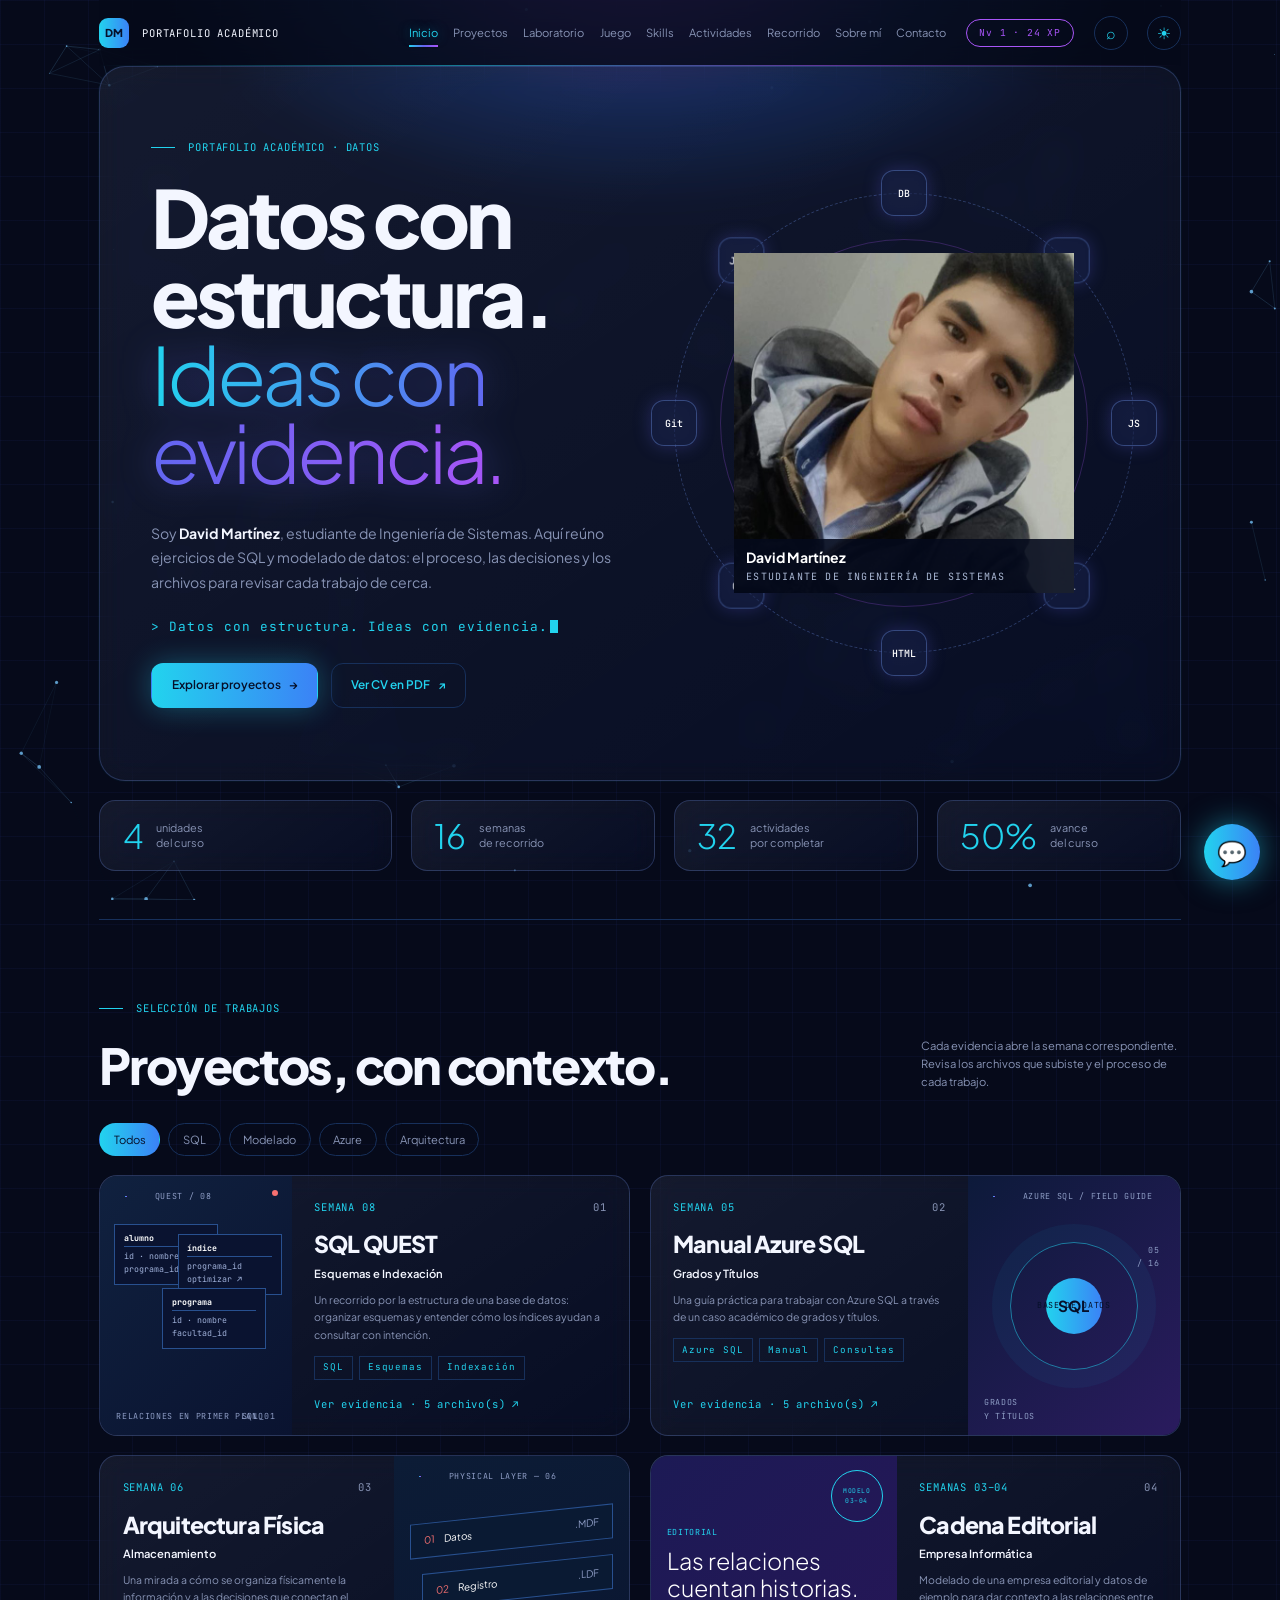
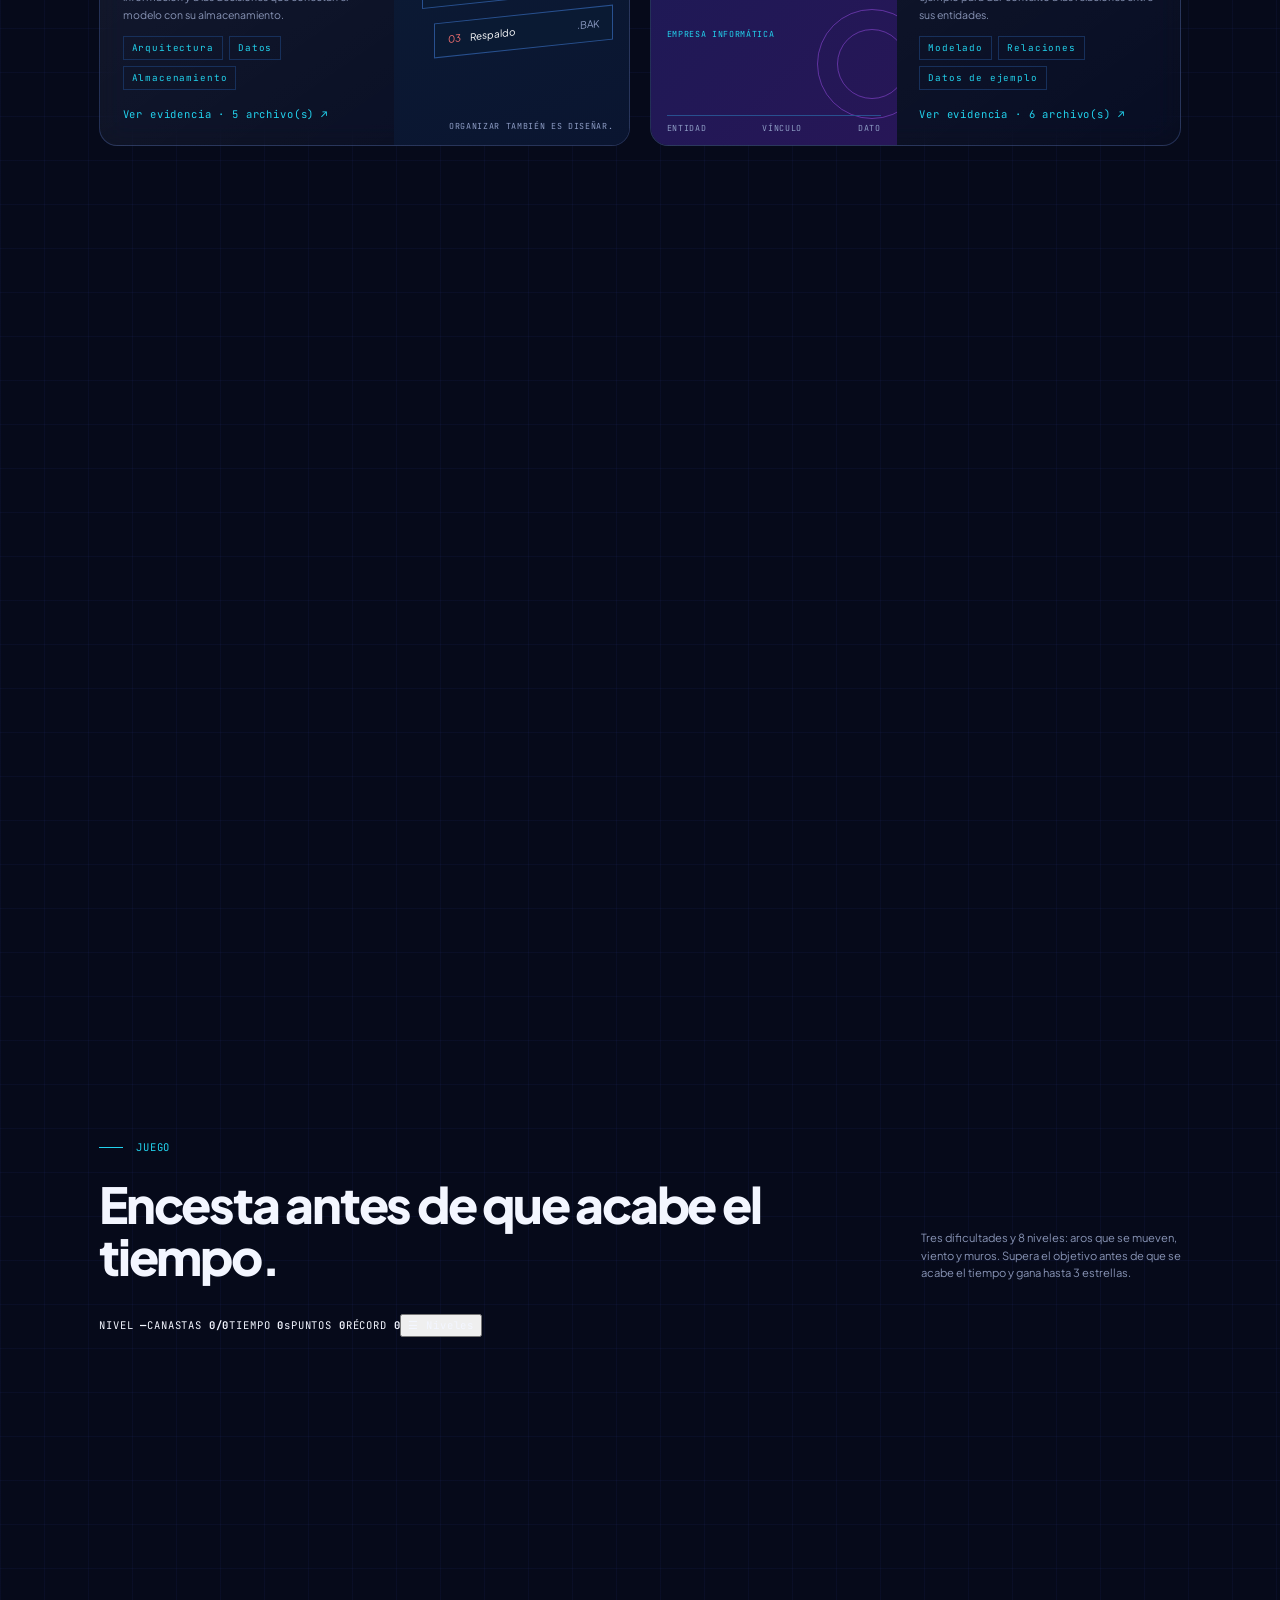
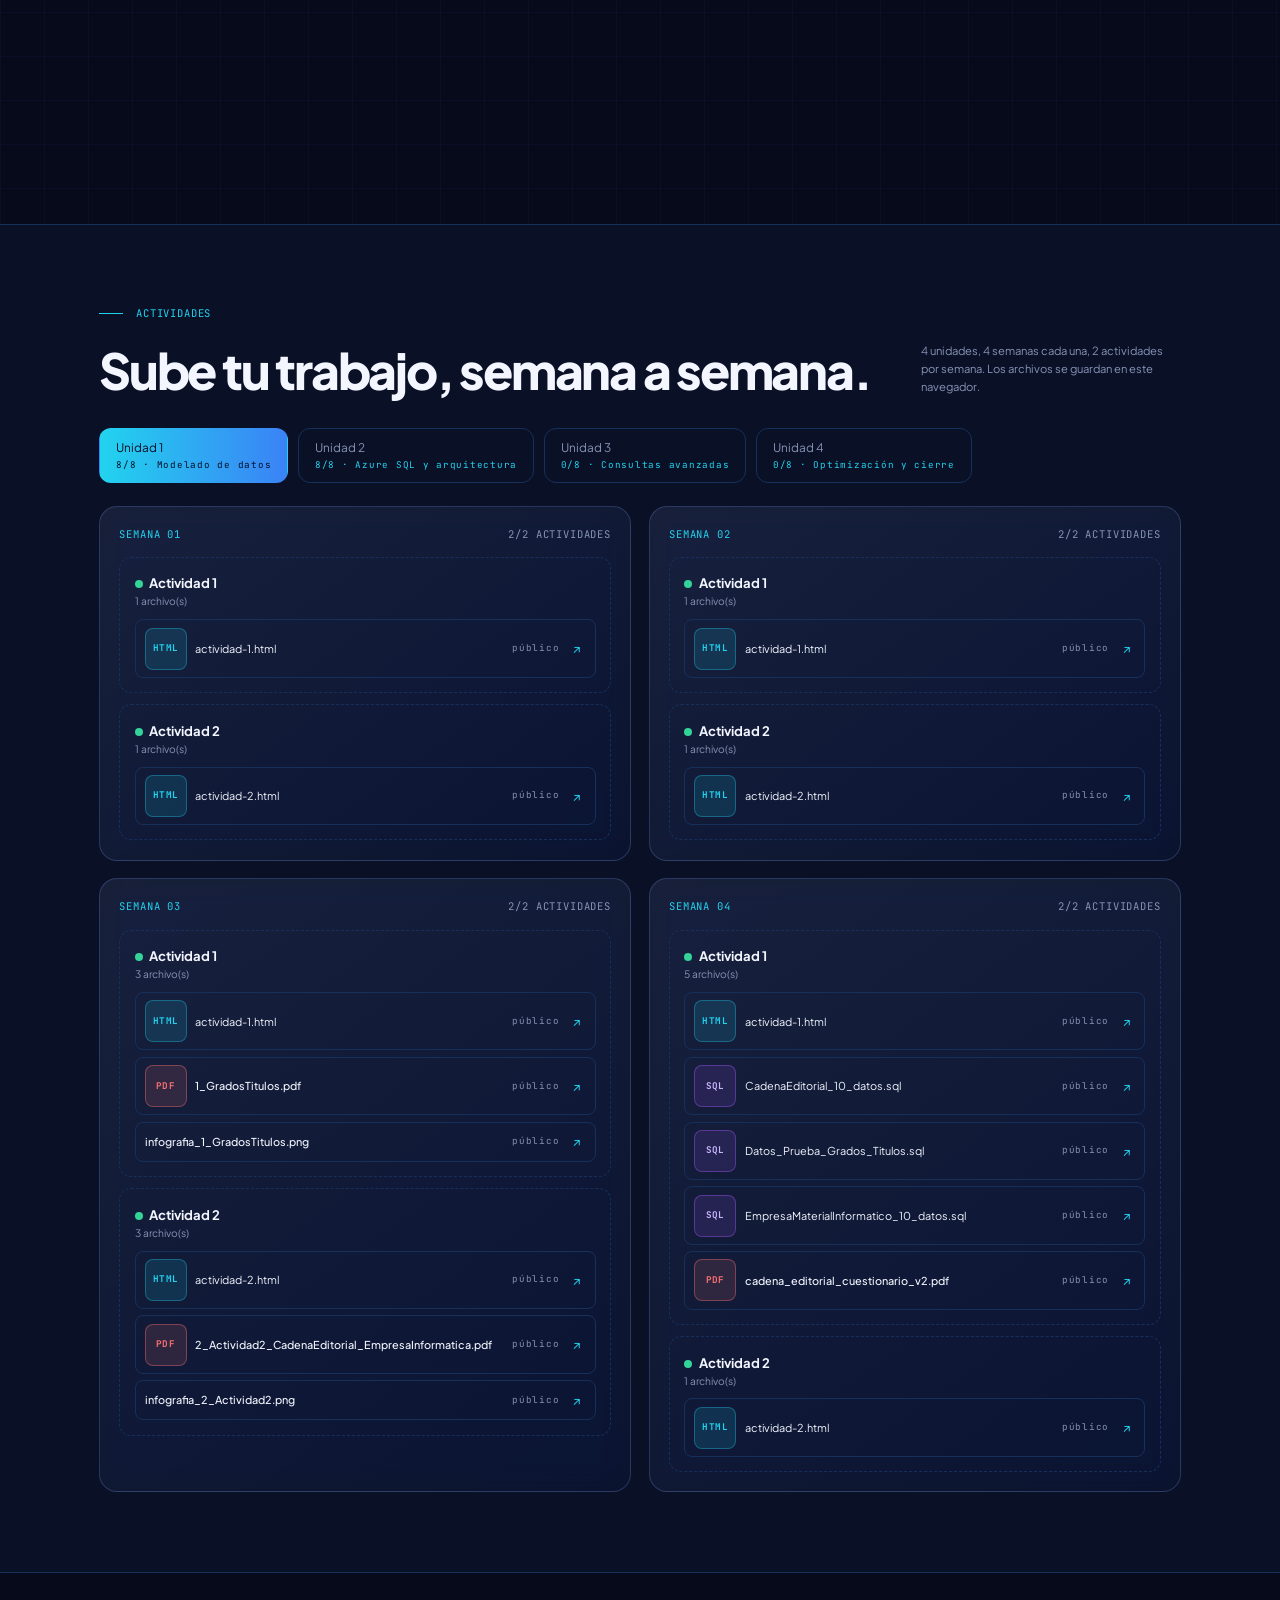
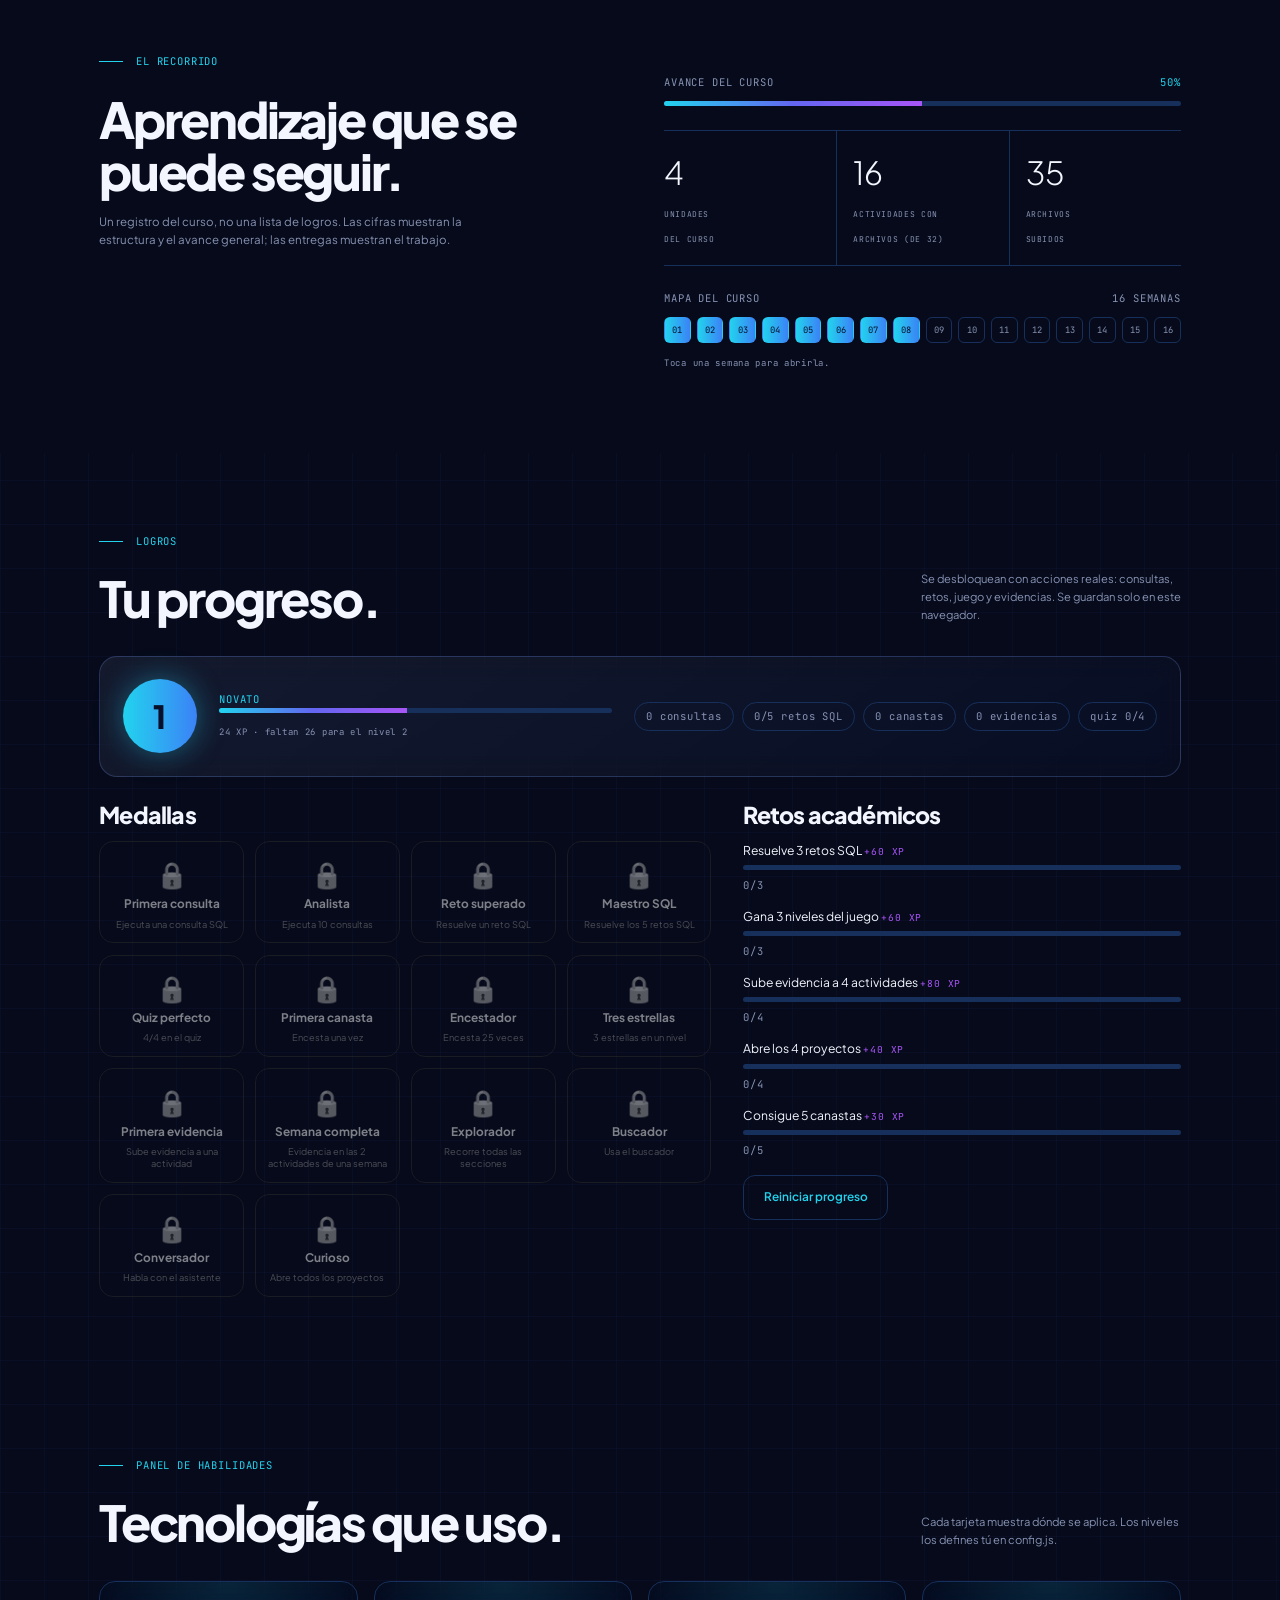
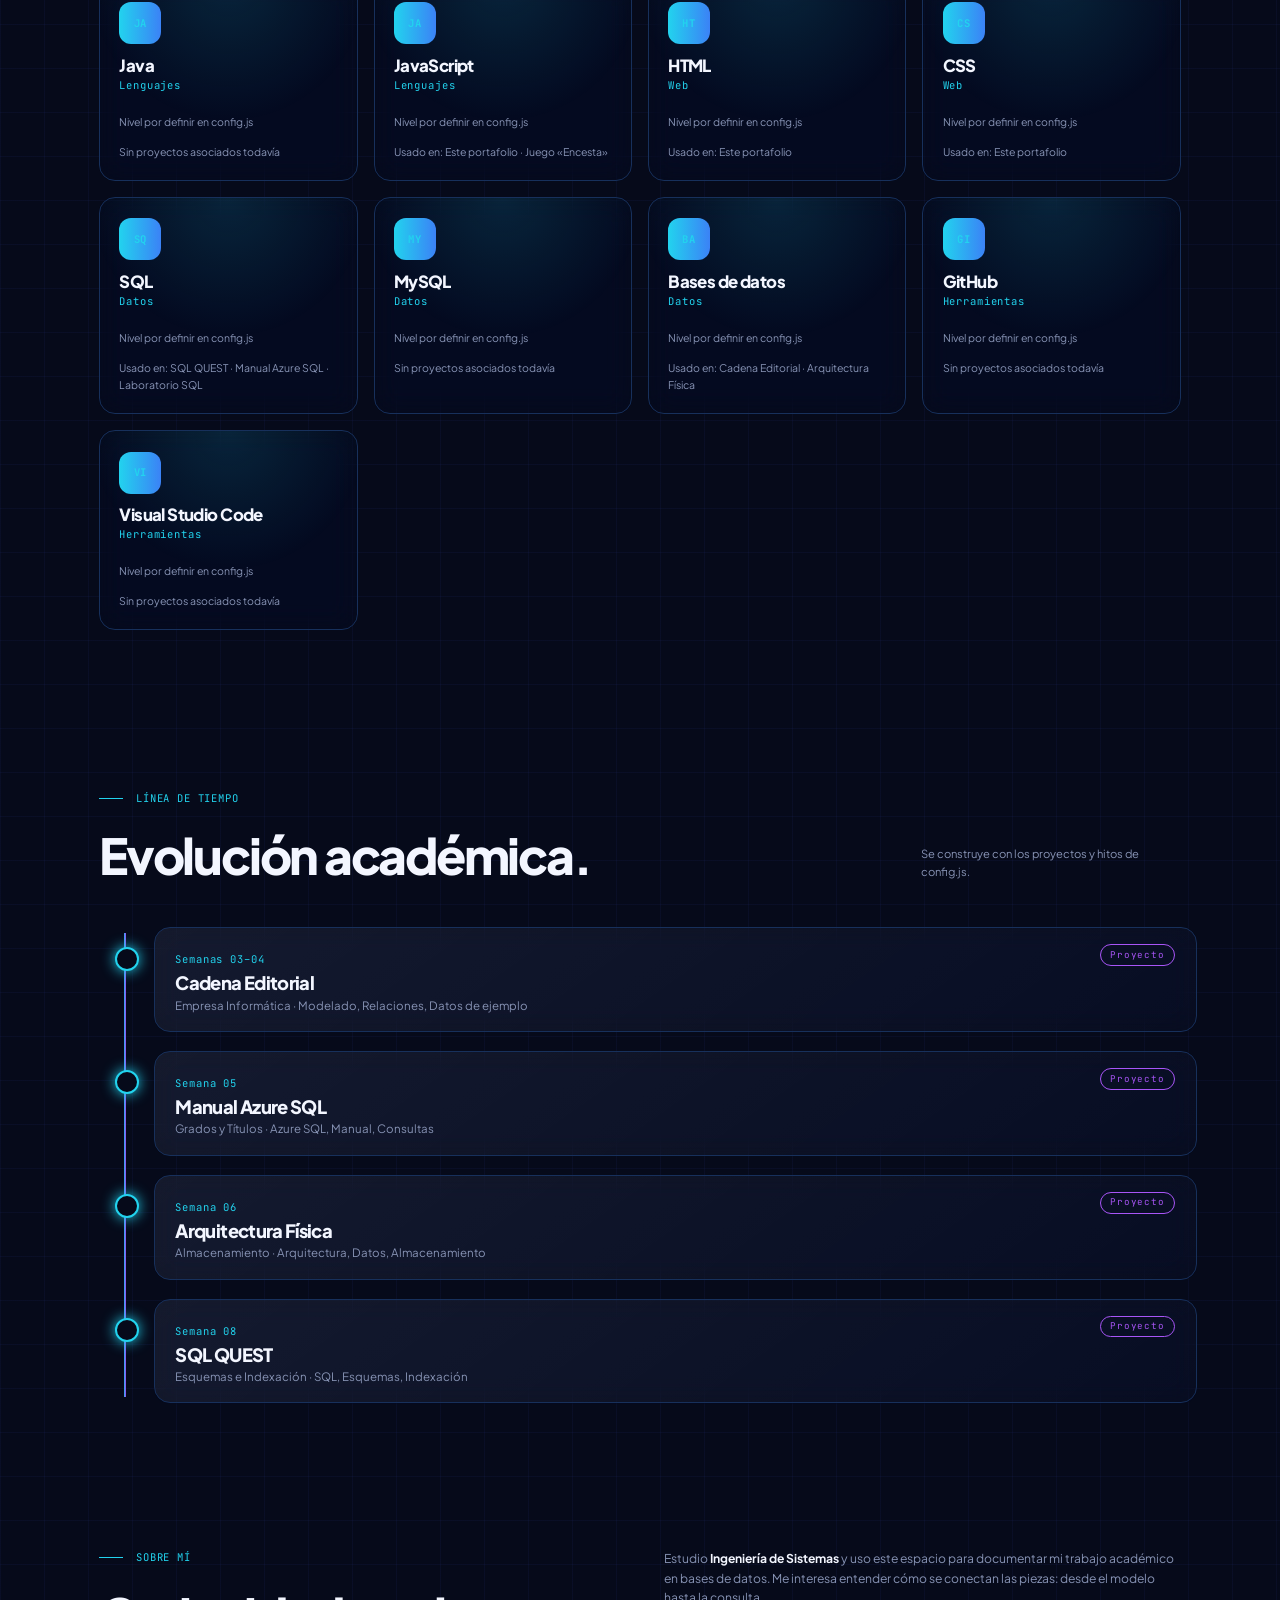
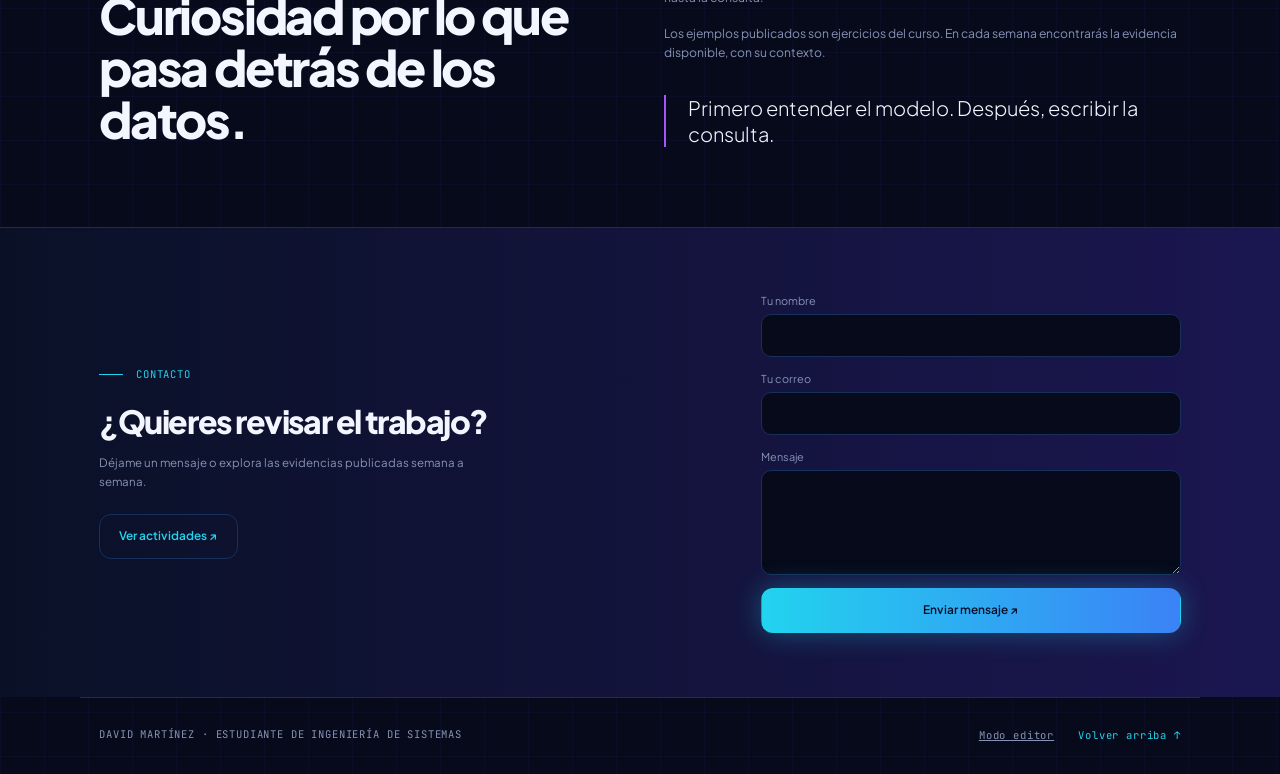
==== index.html @ a3ad177b "Actualizar caché de estilos de fotografía" ====
<!DOCTYPE html>
<html lang="es" data-theme="dark">
<head>
<meta charset="UTF-8">
<meta name="viewport" content="width=device-width, initial-scale=1">
<title>David Martínez · Portafolio académico</title>
<link rel="preconnect" href="https://fonts.googleapis.com">
<link rel="preconnect" href="https://fonts.gstatic.com" crossorigin>
<link href="https://fonts.googleapis.com/css2?family=Plus+Jakarta+Sans:wght@300;400;600;800&family=JetBrains+Mono:wght@400;500&display=swap" rel="stylesheet">
<link rel="stylesheet" href="styles.css?v=20261118-photo-clean">
<link rel="stylesheet" href="futuro.css">
</head>
<body>
<div class="prog" id="prog"></div>
<div class="wrap">
<header class="nav">
  <a class="brand" href="#inicio"><span class="logo">DM</span><span class="mono">PORTAFOLIO ACADÉMICO</span></a>
  <nav id="menu"><a href="#inicio">Inicio</a><a href="#proyectos">Proyectos</a><a href="#laboratorio">Laboratorio</a><a href="#juego">Juego</a><a href="#skills">Skills</a><a href="#actividades">Actividades</a><a href="#recorrido">Recorrido</a><a href="#sobre-mi">Sobre mí</a><a href="#contacto">Contacto</a></nav>
  <button class="icon-btn" id="sBtn" type="button" aria-label="Buscar (Ctrl+K)">⌕</button>
  <button class="icon-btn" id="theme" aria-label="Cambiar tema">☀</button>
  <button class="icon-btn burger" id="burger" aria-label="Abrir menú">☰</button>
</header>

<section class="hero" id="inicio">
  <div class="hero-text">
    <p class="eyebrow mono">PORTAFOLIO ACADÉMICO · DATOS</p>
    <h1>Datos con estructura.<br><span class="grad">Ideas con evidencia.</span></h1>
    <p class="lead">Soy <strong>David Martínez</strong>, estudiante de Ingeniería de Sistemas. Aquí reúno ejercicios de SQL y modelado de datos: el proceso, las decisiones y los archivos para revisar cada trabajo de cerca.</p>
    <p class="typed mono" aria-live="off">> <span id="typed"></span><i class="caret"></i></p>
    <div class="actions">
      <a class="btn primary" href="#actividades">Explorar proyectos <span>→</span></a>
      <button class="btn ghost" id="cvBtn" type="button">Ver CV en PDF <span>↗</span></button>
    </div>
  </div>
  <figure class="photo">
    <span class="bracket"></span>
    <div class="frame">
      <img id="fotoImg" src="foto.jpg" alt="Retrato de David Martínez" onerror="this.hidden=true;document.getElementById('fotoPh').hidden=false">
      <div class="ph" id="fotoPh" hidden>DM</div>
      <button class="chg mono" id="fotoBtn" type="button">CAMBIAR FOTO</button>
      <figcaption><b>David Martínez</b><span class="mono">ESTUDIANTE DE INGENIERÍA DE SISTEMAS</span></figcaption>
    </div>
    <span class="side s1 mono">SISTEMAS · DATOS · APRENDIZAJE</span>
    <span class="side s2 mono">APRENDER · MODELAR · DOCUMENTAR</span>
  </figure>
</section>

<section class="stats" aria-label="Cifras del curso">
  <div><b>4</b><span>unidades<br>del curso</span></div>
  <div><b>16</b><span>semanas<br>de recorrido</span></div>
  <div><b>32</b><span>actividades<br>por completar</span></div>
  <div><b id="stPct">0%</b><span>avance<br>del curso</span></div>
</section>

<section class="sec" id="proyectos">
  <div class="sec-head">
    <div><p class="eyebrow mono">SELECCIÓN DE TRABAJOS</p><h2>Proyectos, con contexto.</h2></div>
    <p class="note">Cada evidencia abre la semana correspondiente. Revisa los archivos que subiste y el proceso de cada trabajo.</p>
  </div>
  <div class="chips" role="group" aria-label="Filtrar proyectos"><button type="button" data-f="todos" aria-pressed="true">Todos</button><button type="button" data-f="sql" aria-pressed="false">SQL</button><button type="button" data-f="modelado" aria-pressed="false">Modelado</button><button type="button" data-f="azure" aria-pressed="false">Azure</button><button type="button" data-f="arquitectura" aria-pressed="false">Arquitectura</button></div>
  <div class="grid">
    <article class="card c1" data-tags="sql indexacion">
      <div class="art"><span class="mono tl">QUEST / 08</span><i class="dot"></i>
        <div class="tbl t1"><b>alumno</b><i>id · nombre</i><i>programa_id</i></div>
        <div class="tbl t2"><b>índice</b><i>programa_id</i><i>optimizar ↗</i></div>
        <div class="tbl t3"><b>programa</b><i>id · nombre</i><i>facultad_id</i></div>
        <span class="mono bl">RELACIONES EN PRIMER PLANO</span><span class="mono br">SQL_01</span></div>
      <div class="body"><p class="mono meta"><span>SEMANA 08</span><span>01</span></p>
        <h3>SQL QUEST</h3><h4>Esquemas e Indexación</h4>
        <p>Un recorrido por la estructura de una base de datos: organizar esquemas y entender cómo los índices ayudan a consultar con intención.</p>
        <p class="tags mono"><span>SQL</span><span>Esquemas</span><span>Indexación</span></p>
        <button class="link mono" data-go="8" type="button">Ver evidencia <em>↗</em></button></div>
    </article>
    <article class="card c2" data-tags="azure sql">
      <div class="body"><p class="mono meta"><span>SEMANA 05</span><span>02</span></p>
        <h3>Manual Azure SQL</h3><h4>Grados y Títulos</h4>
        <p>Una guía práctica para trabajar con Azure SQL a través de un caso académico de grados y títulos.</p>
        <p class="tags mono"><span>Azure SQL</span><span>Manual</span><span>Consultas</span></p>
        <button class="link mono" data-go="5" type="button">Ver evidencia <em>↗</em></button></div>
      <div class="art"><span class="mono tl">AZURE SQL / FIELD GUIDE</span>
        <div class="orb"><div class="orb-in"><b>SQL</b><small class="mono">BASE DE DATOS</small></div></div>
        <span class="mono tr">05<br>/ 16</span><span class="mono bl">GRADOS<br>Y TÍTULOS</span></div>
    </article>
    <article class="card c3" data-tags="arquitectura">
      <div class="body"><p class="mono meta"><span>SEMANA 06</span><span>03</span></p>
        <h3>Arquitectura Física</h3><h4>Almacenamiento</h4>
        <p>Una mirada a cómo se organiza físicamente la información y a las decisiones que conectan el modelo con su almacenamiento.</p>
        <p class="tags mono"><span>Arquitectura</span><span>Datos</span><span>Almacenamiento</span></p>
        <button class="link mono" data-go="6" type="button">Ver evidencia <em>↗</em></button></div>
      <div class="art"><span class="mono tl">PHYSICAL LAYER — 06</span>
        <div class="layer l1"><em>01</em> Datos <u>.MDF</u></div><div class="layer l2"><em>02</em> Registro <u>.LDF</u></div><div class="layer l3"><em>03</em> Respaldo <u>.BAK</u></div>
        <span class="mono br">ORGANIZAR TAMBIÉN ES DISEÑAR.</span></div>
    </article>
    <article class="card c4" data-tags="modelado">
      <div class="art"><span class="mono badge">MODELO<br>03–04</span>
        <p class="mono tag-e">EDITORIAL</p><p class="big">Las relaciones cuentan historias.</p>
        <p class="mono tag-s">EMPRESA INFORMÁTICA</p><span class="ring"></span><span class="ring r2"></span>
        <p class="mono foot"><span>ENTIDAD</span><span>VÍNCULO</span><span>DATO</span></p></div>
      <div class="body"><p class="mono meta"><span>SEMANAS 03–04</span><span>04</span></p>
        <h3>Cadena Editorial</h3><h4>Empresa Informática</h4>
        <p>Modelado de una empresa editorial y datos de ejemplo para dar contexto a las relaciones entre sus entidades.</p>
        <p class="tags mono"><span>Modelado</span><span>Relaciones</span><span>Datos de ejemplo</span></p>
        <button class="link mono" data-go="3" type="button">Ver evidencia <em>↗</em></button></div>
    </article>
  </div>
</section>
</div>

<section class="sec" id="laboratorio">
  <div class="wrap">
    <div class="sec-head">
      <div><p class="eyebrow mono">LABORATORIO</p><h2>Pruébalo tú mismo.</h2></div>
      <p class="note">Una base de datos real corriendo en tu navegador, con las tablas de mis proyectos. Elige un ejemplo o escribe tu consulta.</p>
    </div>
    <div class="lab">
      <div class="panel">
        <p class="mono lbl">TABLAS · facultad · programa · alumno</p>
        <div class="chips" id="sqlChips"></div>
        <textarea id="sqlIn" class="sqlin mono" rows="5" spellcheck="false" aria-label="Consulta SQL"></textarea>
        <div class="actions"><button class="btn primary" id="sqlRun" type="button">Ejecutar ▶</button><button class="btn ghost" id="sqlReset" type="button">Reiniciar datos</button><span class="mono hint">Ctrl + Enter</span></div>
        <div id="sqlOut" class="out" aria-live="polite"><p class="mono hint">El resultado aparecerá aquí.</p></div>
      </div>
      <div class="panel" id="quiz"></div>
    </div>
  </div>
</section>

<section class="sec" id="juego">
  <div class="wrap">
    <div class="sec-head">
      <div><p class="eyebrow mono">JUEGO</p><h2>Encesta antes de que acabe el tiempo.</h2></div>
      <p class="note">Tres dificultades y 8 niveles: aros que se mueven, viento y muros. Supera el objetivo antes de que se acabe el tiempo y gana hasta 3 estrellas.</p>
    </div>
    <div class="hud mono"><span>NIVEL <b id="gLvl">—</b></span><span>CANASTAS <b id="gGoal">0/0</b></span><span>TIEMPO <b id="gTime">0</b>s</span><span>PUNTOS <b id="gScore">0</b></span><span>RÉCORD <b id="gBest">0</b></span><button class="mini mono" id="gMenu" type="button">☰ Niveles</button></div>
    <div class="gwrap"><canvas id="gm" width="640" height="400" aria-label="Juego de baloncesto: arrastra la pelota y suéltala"></canvas>
      <div class="gover" id="gOver"></div></div>
  </div>
</section>

<section class="band" id="actividades">
  <div class="wrap">
    <div class="sec-head">
      <div><p class="eyebrow mono">ACTIVIDADES</p><h2>Sube tu trabajo, semana a semana.</h2></div>
      <p class="note">4 unidades, 4 semanas cada una, 2 actividades por semana. Los archivos se guardan en este navegador.</p>
    </div>
    <div class="tabs" id="tabs" role="tablist"></div>
    <div class="weekgrid" id="panel"></div>
  </div>
</section>

<section class="sec band2" id="recorrido">
  <div class="wrap split">
    <div><p class="eyebrow mono">EL RECORRIDO</p><h2>Aprendizaje que se puede seguir.</h2>
      <p class="muted">Un registro del curso, no una lista de logros. Las cifras muestran la estructura y el avance general; las entregas muestran el trabajo.</p></div>
    <div class="course">
      <p class="mono row"><span>AVANCE DEL CURSO</span><span class="cy" id="pct">0%</span></p>
      <div class="bar"><i id="bar"></i></div>
      <div class="trio"><div><b>4</b><span class="mono">UNIDADES<br>DEL CURSO</span></div><div><b id="nDone">0</b><span class="mono">ACTIVIDADES CON<br>ARCHIVOS (DE 32)</span></div><div><b id="nFiles">0</b><span class="mono">ARCHIVOS<br>SUBIDOS</span></div></div>
      <p class="mono row"><span>MAPA DEL CURSO</span><span>16 SEMANAS</span></p>
      <div class="weeks" id="weeks" role="group" aria-label="Semanas"></div>
      <p class="mono hint" id="hint">Toca una semana para abrirla.</p>
    </div>
  </div>
</section>

<section class="sec" id="skills">
  <div class="wrap">
    <div class="sec-head"><div><p class="eyebrow mono">PANEL DE HABILIDADES</p><h2>Tecnologías que uso.</h2></div><p class="note">Cada tarjeta muestra dónde se aplica. Los niveles los defines tú en config.js.</p></div>
    <div class="skills" id="skillGrid"></div>
  </div>
</section>

<section class="sec" id="linea">
  <div class="wrap">
    <div class="sec-head"><div><p class="eyebrow mono">LÍNEA DE TIEMPO</p><h2>Evolución académica.</h2></div><p class="note">Se construye con los proyectos y hitos de config.js.</p></div>
    <ol class="tl" id="tl"></ol>
  </div>
</section>

<section class="sec" id="sobre-mi">
  <div class="wrap split">
    <div><p class="eyebrow mono">SOBRE MÍ</p><h2>Curiosidad por lo que pasa detrás de los datos.</h2></div>
    <div class="about">
      <p>Estudio <strong>Ingeniería de Sistemas</strong> y uso este espacio para documentar mi trabajo académico en bases de datos. Me interesa entender cómo se conectan las piezas: desde el modelo hasta la consulta.</p>
      <p>Los ejemplos publicados son ejercicios del curso. En cada semana encontrarás la evidencia disponible, con su contexto.</p>
      <blockquote>Primero entender el modelo. Después, escribir la consulta.</blockquote>
    </div>
  </div>
</section>

<section class="cta" id="contacto">
  <div class="wrap cta-in">
    <div><p class="eyebrow mono">CONTACTO</p><h2>¿Quieres revisar el trabajo?</h2><p class="muted">Déjame un mensaje o explora las evidencias publicadas semana a semana.</p>
      <div class="actions" style="margin-top:1.4rem"><a class="btn ghost" href="#actividades">Ver actividades ↗</a><button class="btn primary editor-only" id="cvUp" type="button">Subir / cambiar CV ↑</button></div></div>
    <form class="form" id="msgForm">
      <label>Tu nombre<input name="name" required autocomplete="name"></label>
      <label>Tu correo<input name="mail" type="email" required autocomplete="email"></label>
      <label>Mensaje<textarea name="msg" rows="4" required></textarea></label>
      <button class="btn primary" type="submit">Enviar mensaje ↗</button>
    </form>
  </div>
</section>
<footer class="wrap"><span class="mono">DAVID MARTÍNEZ · ESTUDIANTE DE INGENIERÍA DE SISTEMAS</span><span><button class="mono edbtn" id="edBtn" type="button">Modo editor</button> <a class="mono cy" href="#inicio">Volver arriba ↑</a></span></footer>

<input type="file" id="cvIn" accept=".pdf,application/pdf" hidden>
<input type="file" id="fotoIn" accept="image/*" hidden>
<dialog class="viewer" id="fileViewer" aria-label="Vista previa del trabajo">
  <div class="viewer-head"><div><span class="eyebrow mono">VISTA PREVIA</span><h3 id="viewerTitle">Trabajo</h3></div><button type="button" class="viewer-close" id="viewerClose" aria-label="Cerrar">✕</button></div>
  <div class="viewer-body" id="viewerBody"><p class="mono">Cargando archivo…</p></div>
</dialog>
<div class="toast" id="toast" role="status" aria-live="polite"></div>
<script src="config.js"></script>
<script src="script.js?v=20261118-2"></script>
<script src="futuro.js"></script>
<script src="logros.js"></script>
<script src="retos.js"></script>
</body>
</html>
---- styles.css ----
:root{--bg:#060a1a;--bg2:#0a1127;--panel:#0b1330;--line:#17305b;--tx:#f3f6ff;--mu:#8793b4;--cy:#22d3ee;--vi:#a855f7;--grid:rgba(70,110,255,.05);--grad:linear-gradient(90deg,#22d3ee,#6366f1,#a855f7);--btn:linear-gradient(90deg,#22d3ee,#3b82f6)}
[data-theme=light]{--bg:#f3f6ff;--bg2:#e8eeff;--panel:#fff;--line:#c3d1ee;--tx:#0b1230;--mu:#4d5c85;--cy:#0b86a8;--grid:rgba(40,70,160,.06)}
*{box-sizing:border-box;margin:0}html{scroll-behavior:smooth;scroll-padding-top:80px}
body{font-family:'Plus Jakarta Sans',system-ui,sans-serif;background:var(--bg);color:var(--tx);line-height:1.6;background-image:linear-gradient(var(--grid) 1px,transparent 1px),linear-gradient(90deg,var(--grid) 1px,transparent 1px);background-size:44px 44px}
.mono{font-family:'JetBrains Mono',monospace;font-size:.66rem;letter-spacing:.08em}
a{color:inherit;text-decoration:none}button{font:inherit;color:inherit;cursor:pointer}
:focus-visible{outline:2px solid var(--cy);outline-offset:3px}
.wrap{max-width:1120px;margin-inline:auto;padding-inline:1.2rem}
.nav{position:sticky;top:0;z-index:30;display:flex;align-items:center;gap:1.2rem;padding:1rem 0;background:var(--bg)}
.brand{display:flex;align-items:center;gap:.8rem}.logo{display:grid;place-items:center;width:30px;height:30px;border-radius:9px;background:var(--btn);color:#06102a;font-size:.68rem;font-weight:800}
#menu{display:flex;gap:1.7rem;margin-left:auto;font-size:.76rem;color:var(--mu)}#menu a:hover{color:var(--cy)}
.icon-btn{width:34px;height:34px;border-radius:50%;border:1px solid var(--line);background:transparent;color:var(--cy)}.burger{display:none}
.hero{position:relative;display:grid;grid-template-columns:1.15fr .85fr;align-items:center;gap:2rem;padding:4.5rem 4.2rem 4.5rem 0;min-height:640px;border:1px solid var(--line);border-radius:26px;background:radial-gradient(circle at 85% 35%,#2a1f6a55,transparent 55%),var(--bg2);box-shadow:0 0 0 1px #22d3ee0a}
.hero-text{padding-left:3.2rem}
.eyebrow{color:var(--cy);display:flex;align-items:center;gap:.8rem;margin-bottom:1.4rem}.eyebrow:before{content:"";width:24px;height:1px;background:var(--cy)}
h1{font-size:clamp(2.7rem,6.6vw,5rem);line-height:.98;font-weight:800;letter-spacing:-.05em}
.grad{font-weight:300;background:var(--grad);-webkit-background-clip:text;background-clip:text;color:transparent}
.lead{max-width:470px;margin:1.8rem 0 1.8rem;color:var(--mu);font-size:.88rem;line-height:1.75}.lead strong,.about strong{color:var(--tx)}
.actions{display:flex;gap:.8rem;flex-wrap:wrap}
.btn{display:inline-flex;align-items:center;gap:.5rem;padding:.75rem 1.2rem;border-radius:12px;font-size:.74rem;font-weight:600;border:1px solid transparent;transition:transform .2s}
.btn:hover{transform:translateY(-2px)}.primary{background:var(--btn);color:#06102a;box-shadow:0 0 28px #22d3ee55}.ghost{border-color:var(--line);color:var(--cy);background:transparent}
.photo{position:relative;justify-self:end;width:min(100%,340px)}
.frame{position:relative;padding:14px;border:1px solid #2b5da8;background:#2b2379;box-shadow:0 0 70px #22d3ee22}
.frame img,.ph{display:block;width:100%;aspect-ratio:1/1.0;object-fit:cover}.ph{display:grid;place-items:center;font-size:4.5rem;font-weight:800;background:var(--btn);color:#06102a}
.chg{position:absolute;top:22px;left:22px;padding:.3rem .6rem;background:#070b1ccc;border:1px solid var(--line);color:var(--cy);font-size:.52rem;opacity:0;transition:.2s}.frame:hover .chg,.chg:focus-visible{opacity:1}
figcaption{position:absolute;left:28px;bottom:26px;padding:.65rem 1rem;background:#070b1ce8;border:1px solid var(--line);display:grid;color:#fff;font-size:.85rem}figcaption span{color:var(--mu);font-size:.5rem}
.side{position:absolute;right:-34px;writing-mode:vertical-rl;color:var(--mu);letter-spacing:.3em;font-size:.55rem}.s1{top:16px}.s2{bottom:-10px}
.bracket{position:absolute;top:-16px;right:-62px;width:60px;height:60px;border-top:1px solid var(--cy);border-right:1px solid var(--cy)}
.stats{display:grid;grid-template-columns:1.2fr 1fr 1fr 1fr;gap:1.2rem;margin:1.2rem 0 0;padding-bottom:3rem;border-bottom:1px solid var(--line)}
.stats div{display:flex;align-items:center;gap:.8rem;padding:1.1rem 1.4rem;border:1px solid var(--line);border-radius:16px;background:var(--bg2)}
.stats b{font-size:2.1rem;font-weight:300;color:var(--cy);line-height:1}.stats span{font-size:.68rem;color:var(--mu);line-height:1.3}
.sec{padding:5rem 0}.sec-head{display:flex;justify-content:space-between;align-items:end;gap:2rem;margin-bottom:2rem}
h2{font-size:clamp(2rem,4.4vw,3.1rem);font-weight:800;letter-spacing:-.045em;line-height:1.05}.note{max-width:260px;font-size:.7rem;color:var(--mu)}
.grid{display:grid;grid-template-columns:1fr 1fr;gap:1.2rem}
.card{display:grid;min-height:235px;border:1px solid var(--line);border-radius:18px;overflow:hidden;background:var(--panel);color:var(--tx);transition:transform .25s,border-color .25s}.card:hover{transform:translateY(-3px);border-color:var(--cy)}
.c1{grid-template-columns:.85fr 1.5fr}.c2{grid-template-columns:1.5fr 1fr}.c3{grid-template-columns:1.25fr 1fr}.c4{grid-template-columns:1fr 1.15fr}
.body{padding:1.4rem;display:flex;flex-direction:column;gap:.5rem}.meta{display:flex;justify-content:space-between;color:var(--cy)}.meta span:last-child{color:var(--mu)}
h3{font-size:1.45rem;font-weight:800;letter-spacing:-.035em;margin-top:.5rem;line-height:1.1}h4{font-size:.7rem;font-weight:600}.body p:not(.mono){font-size:.66rem;color:var(--mu);line-height:1.65}
.tags{display:flex;gap:.4rem;flex-wrap:wrap;margin-top:.3rem}.tags span{padding:.22rem .5rem;border:1px solid var(--line);color:var(--cy);font-size:.58rem}
.link{margin-top:auto;padding:.5rem 0 0;border:0;background:none;color:var(--cy);text-align:left}.link:hover{text-decoration:underline}
.art{position:relative;overflow:hidden;min-height:210px;color:#8d9cc4;background:linear-gradient(135deg,#10213f,#0a1330)}
.c2 .art{background:linear-gradient(135deg,#0d1a3a,#2a1b5e)}.c3 .art{background:linear-gradient(160deg,#0c1c36,#0a1530)}.c4 .art{background:linear-gradient(135deg,#1c1a55,#271657)}
.art .mono{position:absolute;font-size:.52rem}.tl{top:14px;left:16px}.tr{top:68px;right:20px;text-align:right}.bl{bottom:12px;left:16px}.br{bottom:12px;right:16px}
.dot{position:absolute;top:14px;right:14px;width:6px;height:6px;border-radius:50%;background:#f87171}
.tbl{position:absolute;width:104px;padding:.45rem .55rem;border:1px solid #28508f;background:#0a1330;font-size:.52rem;color:#9fb0d8;font-family:'JetBrains Mono',monospace}.tbl b{display:block;color:#fff;border-bottom:1px solid #28508f;margin-bottom:.2rem}.tbl i{display:block;font-style:normal}
.t1{top:48px;left:14px}.t2{top:58px;right:10px}.t3{top:112px;left:62px}
.orb{position:absolute;inset:0;margin:auto;width:128px;height:128px;border:1px solid #22d3ee88;border-radius:50%;display:grid;place-items:center;box-shadow:0 0 0 18px #22d3ee0d}
.orb-in{width:56px;height:56px;border-radius:50%;background:var(--btn);color:#06102a;display:grid;place-items:center;text-align:center;line-height:1}.orb-in b{font-size:.95rem}.orb-in small{font-size:.32rem}
.layer{position:absolute;left:16px;right:16px;padding:.55rem .8rem;border:1px solid #28508f;background:#0a1a33;color:#fff;font-size:.62rem;display:flex;gap:.6rem;transform:skewY(-6deg)}.layer em{color:#f87171;font-style:normal}.layer u{margin-left:auto;text-decoration:none;color:#8d9cc4}
.l1{top:58px}.l2{top:108px;left:28px}.l3{top:158px;left:40px}
.badge{top:14px;right:14px;width:52px;height:52px;border:1px solid var(--cy);border-radius:50%;display:grid;place-items:center;text-align:center;color:var(--cy);font-size:.4rem!important}
.tag-e{top:70px;left:16px;color:var(--cy)}.big{position:absolute;top:92px;left:16px;right:16px;font-size:1.45rem;font-weight:300;color:#fff;line-height:1.15}.tag-s{top:172px;left:16px;color:var(--cy)}
.ring{position:absolute;right:-30px;bottom:26px;width:110px;height:110px;border:1px solid #a855f777;border-radius:50%}.r2{right:-10px;bottom:46px;width:70px;height:70px}
.foot{bottom:10px;left:16px;right:16px;display:flex;justify-content:space-between;border-top:1px solid #28508f;padding-top:.4rem}
.band{padding:5rem 0;background:var(--bg2);border-block:1px solid var(--line)}.band2{background:var(--bg)}
.tabs{display:flex;gap:.6rem;flex-wrap:wrap;margin-bottom:1.4rem}
.tab{padding:.6rem 1rem;border:1px solid var(--line);border-radius:12px;background:transparent;font-size:.74rem;color:var(--mu);text-align:left;transition:.2s}.tab small{display:block;font-size:.58rem;color:var(--cy)}
.tab[aria-selected=true]{background:var(--btn);color:#06102a;border-color:transparent}.tab[aria-selected=true] small{color:#06102a}
.weekgrid{display:grid;grid-template-columns:1fr 1fr;gap:1.1rem}
.wk{padding:1.2rem;border:1px solid var(--line);border-radius:18px;background:var(--panel);transition:border-color .3s,box-shadow .3s}.wk.flash{border-color:var(--cy);box-shadow:0 0 0 3px #22d3ee33}
.wk-h{display:flex;justify-content:space-between;color:var(--cy);margin-bottom:.9rem}.wk-h span:last-child{color:var(--mu)}
.act{padding:.9rem;border:1px dashed var(--line);border-radius:12px;margin-top:.7rem;transition:.2s}.act.over{border-color:var(--cy);background:#22d3ee10}
.act-h{display:flex;align-items:center;gap:.6rem;justify-content:space-between}.act-h b{font-size:.82rem}.act-h small{display:block;font-size:.64rem;color:var(--mu);font-weight:400}
.up{padding:.45rem .8rem;border:1px solid var(--cy);border-radius:9px;background:transparent;color:var(--cy);font-size:.66rem;white-space:nowrap}.up:hover{background:var(--cy);color:#06102a}
.st{display:inline-block;width:8px;height:8px;border-radius:50%;background:var(--line);margin-right:.4rem}.act.done .st{background:#34d399}
.files{list-style:none;padding:0;margin:.6rem 0 0;display:grid;gap:.4rem}
.files li{display:flex;align-items:center;gap:.5rem;padding:.4rem .6rem;border:1px solid var(--line);border-radius:8px;font-size:.68rem}
.files .nm{flex:1;overflow:hidden;text-overflow:ellipsis;white-space:nowrap}.files .sz{color:var(--mu);font-size:.58rem}
.files button{border:0;background:none;color:var(--cy);padding:.1rem .3rem;font-size:.8rem}.files .rm{color:#f87171}
.split{display:grid;grid-template-columns:1fr 1fr;gap:3rem;align-items:start}.muted{color:var(--mu);font-size:.72rem;max-width:380px;margin-top:1rem}.cy{color:var(--cy)}
.row{display:flex;justify-content:space-between;color:var(--mu);margin:1.3rem 0 .6rem}
.bar{height:5px;background:var(--line);border-radius:5px;overflow:hidden}.bar i{display:block;height:100%;width:0;background:var(--grad);transition:width 1s}
.trio{display:grid;grid-template-columns:repeat(3,1fr);margin:1.5rem 0;border-block:1px solid var(--line)}.trio div{padding:1rem 0 1rem 1rem;border-left:1px solid var(--line)}.trio div:first-child{border:0;padding-left:0}
.trio b{display:block;font-size:2rem;font-weight:300}.trio span{color:var(--mu);font-size:.5rem}
.weeks{display:grid;grid-template-columns:repeat(16,1fr);gap:6px}
.weeks button{aspect-ratio:1;border-radius:6px;border:1px solid var(--line);background:transparent;color:var(--mu);font-family:'JetBrains Mono',monospace;font-size:.55rem}
.weeks .ok{border-color:var(--cy);color:var(--cy);background:#22d3ee14}.weeks .full{background:var(--btn);color:#06102a;border-color:transparent}.weeks button:hover{border-color:var(--vi)}
.hint{color:var(--mu);margin-top:.8rem;font-size:.56rem}
.about p{font-size:.76rem;color:var(--mu);margin-bottom:1rem}blockquote{margin-top:2rem;padding-left:1.4rem;border-left:2px solid var(--vi);font-size:1.25rem;font-weight:300;line-height:1.3}
.cta{padding:4rem 0;border-top:1px solid var(--line);background:linear-gradient(90deg,var(--bg2),#1b1650)}[data-theme=light] .cta{background:var(--bg2)}
.cta-in{display:flex;justify-content:space-between;align-items:center;gap:2rem}.cta h2{font-size:2rem}
footer{display:flex;justify-content:space-between;gap:1rem;padding-block:1.8rem;color:var(--mu);border-top:1px solid var(--line);font-size:.56rem}
.toast{position:fixed;left:50%;bottom:24px;transform:translate(-50%,40px);padding:.7rem 1.1rem;border-radius:12px;background:var(--cy);color:#06102a;font-size:.76rem;font-weight:600;opacity:0;transition:.3s;z-index:50;pointer-events:none}.toast.show{opacity:1;transform:translate(-50%,0)}
@media(max-width:900px){#menu{position:absolute;top:100%;left:1.2rem;right:1.2rem;flex-direction:column;gap:1rem;padding:1.2rem;background:var(--bg2);border:1px solid var(--line);border-radius:14px;display:none}#menu.open{display:flex}.burger{display:block;margin-left:auto}.nav .icon-btn:not(.burger){order:3}
.hero,.split,.grid,.c1,.c2,.c3,.c4,.weekgrid{grid-template-columns:1fr}.hero{padding:2.2rem 1.2rem;min-height:0}.hero-text{padding:0}.photo{justify-self:center}.side,.bracket{display:none}
.stats{grid-template-columns:1fr 1fr}.sec-head,.cta-in{flex-direction:column;align-items:start}.c2 .art,.c3 .art,.c4 .art{order:-1}.weeks{grid-template-columns:repeat(8,1fr)}footer{flex-direction:column}}
@media(prefers-reduced-motion:reduce){*{transition:none!important;scroll-behavior:auto!important}}
.prog{position:fixed;top:0;left:0;height:3px;width:0;background:var(--grad);z-index:60}
.photo{transition:transform .2s ease-out}.chg{display:none}body.editor .chg{display:block}.editor-only{display:none!important}body.editor .editor-only{display:inline-flex!important}
.card[hidden]{display:none}#menu{gap:1.3rem}
.chips{display:flex;gap:.5rem;flex-wrap:wrap;margin-bottom:1.2rem}
.chips button{padding:.4rem .85rem;border:1px solid var(--line);border-radius:999px;background:transparent;color:var(--mu);font-size:.7rem;transition:.2s}
.chips button:hover{border-color:var(--cy);color:var(--cy)}.chips button[aria-pressed=true]{background:var(--btn);color:#06102a;border-color:transparent}
.lab{display:grid;grid-template-columns:1.5fr 1fr;gap:1.2rem}.panel{padding:1.4rem;border:1px solid var(--line);border-radius:18px;background:var(--panel)}
.lbl{color:var(--cy);margin-bottom:.9rem}
.sqlin{width:100%;padding:.9rem;border:1px solid var(--line);border-radius:12px;background:#050a1a;color:#9be7ff;font-size:.78rem;letter-spacing:0;line-height:1.6;resize:vertical;margin-bottom:.9rem}
[data-theme=light] .sqlin{background:#0b1230}
.out{margin-top:1rem;min-height:70px}.tw{overflow:auto;max-height:260px;border:1px solid var(--line);border-radius:10px}
table{border-collapse:collapse;width:100%;font-size:.72rem}th,td{padding:.45rem .7rem;text-align:left;border-bottom:1px solid var(--line);white-space:nowrap}th{color:var(--cy);font-family:'JetBrains Mono',monospace;font-weight:500;position:sticky;top:0;background:var(--panel)}
.err{color:#f87171}.hint{display:inline-block;color:var(--mu)}.out .hint{margin-top:.5rem}
.qtext{font-size:1.05rem;font-weight:600;line-height:1.35;margin-bottom:1rem}.opts{display:grid;gap:.5rem}
.opts button{padding:.65rem .9rem;border:1px solid var(--line);border-radius:10px;background:transparent;text-align:left;font-size:.78rem;transition:.2s}
.opts button:not(:disabled):hover{border-color:var(--cy)}.opts .right{border-color:#34d399;background:#34d39922}.opts .wrong{border-color:#f87171;background:#f8717122}
.fb{margin-top:1rem;font-size:.75rem;color:var(--mu)}.fb .btn{margin-top:.7rem;display:flex;width:max-content}.score{font-size:3.2rem;font-weight:300;color:var(--cy);line-height:1;margin-bottom:.8rem}
.form{display:grid;gap:.8rem;width:min(100%,420px)}.form label{display:grid;gap:.3rem;font-size:.68rem;color:var(--mu)}
.form input,.form textarea{padding:.65rem .8rem;border:1px solid var(--line);border-radius:10px;background:var(--bg);color:var(--tx);font:inherit;font-size:.8rem}.form .btn{justify-content:center}
.edbtn{border:0;background:none;color:var(--mu);margin-right:1rem;text-decoration:underline}
@media(max-width:900px){.lab{grid-template-columns:1fr}.form{width:100%}}
/* Previews de archivos (imágenes / PDF) */
.files .file-item{display:flex;align-items:center;gap:.55rem;padding:.45rem .55rem}
.files .thumb{width:42px;height:42px;object-fit:cover;border-radius:8px;border:1px solid var(--line);flex-shrink:0;background:#0a1330}
.files .badge-pdf,.files .badge-html,.files .badge-sql,.files .badge-file{
  display:inline-flex;align-items:center;justify-content:center;
  width:42px;height:42px;border-radius:8px;font-size:.58rem;font-weight:700;
  letter-spacing:.04em;flex-shrink:0;font-family:'JetBrains Mono',monospace
}
.files .badge-pdf{background:#f8717122;color:#f87171;border:1px solid #f8717166}
.files .badge-html{background:#22d3ee22;color:var(--cy);border:1px solid #22d3ee55}
.files .badge-sql{background:#a855f722;color:#c4b5fd;border:1px solid #a855f766}
.files .badge-file{background:#8793b422;color:var(--mu);border:1px solid var(--line)}
.files .file-item.is-img .nm,.files .file-item.is-pdf .nm{font-weight:500}
.files .file-item:hover .thumb{border-color:var(--cy)}


/* ===== Ajuste de retrato: conservar proporciones originales ===== */
.photo{width:min(100%,340px)}
.frame{width:fit-content;max-width:100%;margin-inline:auto}
.frame img{display:block;width:auto;height:auto;max-width:100%;max-height:480px;aspect-ratio:auto;object-fit:contain;margin-inline:auto}
.ph{width:300px;max-width:100%;aspect-ratio:1/1}

/* ===== Visor integrado: trabajos dentro del portafolio ===== */
.viewer{width:min(94vw,1100px);height:min(90vh,820px);max-width:1100px;max-height:90vh;padding:0;border:1px solid var(--cy);border-radius:18px;background:var(--panel);color:var(--tx);box-shadow:0 0 60px #22d3ee33;overflow:hidden}
.viewer::backdrop{background:rgba(2,6,23,.82);backdrop-filter:blur(7px)}
.viewer[open]{display:flex;flex-direction:column}
.viewer-head{display:flex;align-items:center;justify-content:space-between;gap:1rem;padding:1rem 1.2rem;border-bottom:1px solid var(--line);background:linear-gradient(90deg,#22d3ee12,#a855f712)}
.viewer-head h3{margin:.2rem 0 0;font-size:1rem;overflow-wrap:anywhere}
.viewer-close{flex:0 0 auto;width:38px;height:38px;border:1px solid var(--line);border-radius:50%;background:transparent;color:var(--cy);font-size:1rem;cursor:pointer}
.viewer-body{flex:1;min-height:0;overflow:auto;background:#080e20}
.viewer-frame{display:block;width:100%;height:100%;min-height:65vh;border:0;background:#fff}
.viewer-image{display:block;max-width:100%;max-height:72vh;width:auto;height:auto;object-fit:contain;margin:1rem auto}
.viewer-code{margin:0;padding:1.2rem;min-height:100%;overflow:auto;color:#dbeafe;background:#080e20;font:.78rem/1.65 'JetBrains Mono',monospace;white-space:pre-wrap;overflow-wrap:anywhere}
@media(max-width:600px){.viewer{width:100vw;height:94vh;max-width:none;max-height:94vh;border-radius:14px}.viewer-frame{min-height:70vh}.viewer-head{padding:.8rem}.viewer-image{max-height:68vh}}


/* Corrección definitiva de la tarjeta de fotografía */
.photo{width:auto!important;max-width:100%;justify-self:center}
.frame{display:inline-block!important;width:max-content!important;max-width:100%;padding:8px!important}
#fotoImg{display:block!important;width:auto!important;height:auto!important;max-width:min(100%,360px)!important;max-height:520px!important;aspect-ratio:auto!important;object-fit:contain!important}
#fotoPh[hidden]{display:none!important}
#fotoPh:not([hidden]){display:grid;width:min(360px,100%);aspect-ratio:1/1;box-sizing:border-box}
.frame figcaption{left:16px;right:16px;bottom:16px}


/* FOTO LIMPIA: sin marco ni fondo morado; texto completamente dentro */
.photo{
  width:min(100%,340px)!important;
  max-width:340px!important;
  justify-self:center!important;
  margin:0!important;
  padding:0!important;
}
.frame{
  position:relative!important;
  display:block!important;
  width:100%!important;
  max-width:100%!important;
  padding:0!important;
  margin:0!important;
  border:0!important;
  outline:0!important;
  border-radius:0!important;
  background:transparent!important;
  box-shadow:none!important;
  overflow:hidden!important;
}
#fotoImg{
  display:block!important;
  width:100%!important;
  height:auto!important;
  max-width:100%!important;
  max-height:none!important;
  aspect-ratio:auto!important;
  object-fit:contain!important;
  margin:0!important;
}
.frame figcaption{
  position:absolute!important;
  left:0!important;
  right:0!important;
  bottom:0!important;
  width:100%!important;
  box-sizing:border-box!important;
  display:grid!important;
  gap:3px!important;
  padding:10px 12px!important;
  margin:0!important;
  border:0!important;
  background:rgba(4,10,28,.88)!important;
  color:#fff!important;
  font-size:clamp(11px,2.2vw,14px)!important;
  line-height:1.25!important;
  overflow-wrap:anywhere!important;
}
.frame figcaption b{display:block!important;white-space:normal!important}
.frame figcaption span{
  display:block!important;
  color:#aab8d4!important;
  font-size:clamp(8px,1.7vw,10px)!important;
  line-height:1.35!important;
  letter-spacing:.12em!important;
  white-space:normal!important;
  overflow-wrap:anywhere!important;
}
.frame .chg{top:10px!important;left:10px!important}
.photo .bracket,.photo .side{display:none!important}
#fotoPh:not([hidden]){width:100%!important;aspect-ratio:4/5!important}
---- futuro.css ----
/* ===== Capa futurista: vidrio, neón, partículas, diálogos, chat ===== */
#bg{position:fixed;inset:0;z-index:-1;pointer-events:none}
body:before{content:"";position:fixed;inset:0 0 auto;height:75vh;z-index:-1;pointer-events:none;background:radial-gradient(ellipse 55% 60% at 50% -12%,rgba(168,85,247,.5),rgba(59,130,246,.16) 45%,transparent 72%)}
[data-theme=light] body:before{opacity:.3}
.nav{background:color-mix(in srgb,var(--bg) 72%,transparent);backdrop-filter:blur(14px)}.nav:after{content:"";position:absolute;inset:auto 0 0;height:1px;background:linear-gradient(90deg,transparent,var(--cy),var(--vi),transparent);opacity:.55}
#menu{gap:.95rem;font-size:.7rem;white-space:nowrap}#menu a{position:relative;padding-block:.2rem}#menu a:after{content:"";position:absolute;left:0;right:100%;bottom:-2px;height:2px;background:var(--grad);transition:right .3s}
#menu a.active{color:var(--cy);text-shadow:0 0 12px #22d3ee88}#menu a.active:after,#menu a:hover:after{right:0}
.hero,.card,.panel,.wk,.stats div,.skill,.tl-b{background:linear-gradient(145deg,rgba(255,255,255,.065),rgba(255,255,255,.015));backdrop-filter:blur(14px) saturate(140%);border-color:rgba(120,160,255,.24)}
[data-theme=light] :is(.hero,.card,.panel,.wk,.stats div,.skill,.tl-b){background:rgba(255,255,255,.72)}
.card:hover,.skill:hover,.wk:hover,.tl-b:hover,.stats div:hover{border-color:var(--cy);box-shadow:0 0 0 1px #22d3ee55,0 0 26px #22d3ee33,0 0 60px #a855f722}
.card{cursor:pointer}.hero{overflow:hidden}.grad{filter:drop-shadow(0 0 18px #6366f177)}.btn.primary:hover{box-shadow:0 0 40px #22d3eeaa,0 0 70px #a855f755}
.typed{margin:-.4rem 0 1.6rem;color:var(--cy);font-size:.8rem;min-height:1.5em}.caret{display:inline-block;width:8px;height:1em;margin-left:2px;vertical-align:-2px;background:var(--cy);animation:blink 1s steps(2) infinite}@keyframes blink{50%{opacity:0}}
.orbit{position:absolute;inset:-60px;border-radius:50%;border:1px dashed rgba(120,160,255,.3);animation:spin 46s linear infinite;pointer-events:none}.orbit:before{content:"";position:absolute;inset:45px;border-radius:50%;border:1px solid rgba(168,85,247,.25)}
.orbit i{position:absolute;left:50%;top:50%;width:46px;height:46px;margin:-23px;transform:rotate(var(--a)) translateX(230px) rotate(calc(-1*var(--a)))}
.orbit b{display:grid;place-items:center;width:100%;height:100%;border-radius:13px;border:1px solid rgba(120,160,255,.35);background:rgba(20,30,70,.6);backdrop-filter:blur(8px);color:#fff;font:500 .62rem 'JetBrains Mono',monospace;box-shadow:0 0 18px #6366f144;animation:spin 46s linear infinite reverse}@keyframes spin{to{transform:rotate(360deg)}}
.photo{z-index:1}.frame{z-index:2}
.rv{opacity:0;transform:translateY(28px) scale(.98)}.rv.in{opacity:1;transform:none;transition:opacity .7s,transform .7s}
#up{position:fixed;right:22px;bottom:90px;width:42px;height:42px;border-radius:50%;border:1px solid var(--cy);background:var(--bg2);color:var(--cy);opacity:0;pointer-events:none;transition:.3s;z-index:54}#up.show{opacity:1;pointer-events:auto}#up:hover{box-shadow:0 0 20px #22d3ee88}
/* Habilidades */
.skills{display:grid;grid-template-columns:repeat(auto-fill,minmax(210px,1fr));gap:1rem}
.skill{padding:1.2rem;border:1px solid var(--line);border-radius:16px;background-image:radial-gradient(200px circle at var(--x,50%) var(--y,0),#22d3ee22,transparent 70%);transition:.25s}
.sk-ic{display:grid;place-items:center;width:42px;height:42px;margin-bottom:.8rem;border-radius:12px;background:var(--btn);color:#06102a;font-weight:700}.skill h3{font-size:1.05rem;margin:0}.skill .mono{color:var(--cy);margin:.1rem 0 .8rem}
.dots span{display:inline-block;width:10px;height:10px;margin-right:5px;border-radius:50%;border:1px solid var(--cy)}.dots .on{background:var(--cy);box-shadow:0 0 8px var(--cy)}.dots small,.use{font-size:.66rem;color:var(--mu)}.use{margin-top:.7rem}
/* Línea de tiempo */
.tl{list-style:none;position:relative;display:grid;gap:1.2rem;padding:0 0 0 2.4rem;margin:0}.tl:before{content:"";position:absolute;left:9px;top:6px;bottom:6px;width:2px;background:var(--grad);transform-origin:top;animation:draw 1.6s both}@keyframes draw{from{transform:scaleY(0)}}
.tl-i{position:relative}.tl-i:before{content:"";position:absolute;left:-2.4rem;top:1.2rem;width:20px;height:20px;border-radius:50%;background:var(--bg);border:2px solid var(--cy);box-shadow:0 0 14px var(--cy)}
.tl-b{padding:1rem 1.3rem;border:1px solid var(--line);border-radius:16px;transition:.25s}.tl-b time{color:var(--cy)}.tl-b h3{margin:.2rem 0;font-size:1.15rem}.tl-b p{font-size:.72rem;color:var(--mu)}.tl-b .kind{float:right;padding:.15rem .6rem;border:1px solid var(--vi);border-radius:99px;color:var(--vi);font-size:.58rem}
/* Diálogos (modal de proyecto y buscador) */
.dlg{width:min(94vw,640px);max-height:88vh;padding:1.6rem;border:1px solid var(--cy);border-radius:20px;background:var(--panel);color:var(--tx);box-shadow:0 0 70px #22d3ee33,0 0 120px #a855f722}.dlg[open]{animation:pop .25s}@keyframes pop{from{opacity:0;transform:scale(.95) translateY(10px)}}
.dlg::backdrop{background:rgba(3,6,20,.78);backdrop-filter:blur(5px)}.dlg h2{font-size:1.8rem;margin:.2rem 0}.dlg h5{margin:1.2rem 0 .4rem;font:500 .62rem 'JetBrains Mono',monospace;letter-spacing:.1em;color:var(--cy)}.dlg p{font-size:.8rem;color:var(--mu)}
.dlg-x{position:absolute;top:12px;right:12px;margin:0}.dlg-x button{width:34px;height:34px;border-radius:50%;border:1px solid var(--line);background:transparent;color:var(--cy)}.btn.off{opacity:.55;cursor:default}
.srch{margin:12vh auto auto}.srch input{width:100%;padding:.8rem 1rem;border:1px solid var(--line);border-radius:12px;background:var(--bg);color:var(--tx);font:inherit}.srch .chips{margin:.8rem 0}
#qr{list-style:none;margin:0;padding:0;max-height:46vh;overflow:auto}#qr li{display:flex;gap:.8rem;align-items:center;padding:.6rem .8rem;border-radius:10px;cursor:pointer;font-size:.8rem}#qr li[aria-selected=true]{background:#22d3ee1f;box-shadow:inset 0 0 0 1px var(--cy)}
#qr .kind{min-width:78px;font:500 .55rem 'JetBrains Mono',monospace;color:var(--vi)}#qr small{display:block;color:var(--mu);font-size:.64rem}#qr mark{background:#22d3ee44;color:inherit;border-radius:3px}
/* Chatbot */
#chatBtn{position:fixed;right:20px;bottom:20px;width:56px;height:56px;border-radius:50%;border:0;background:var(--btn);font-size:1.5rem;box-shadow:0 0 30px #22d3ee88;z-index:56;transition:transform .2s}#chatBtn:hover{transform:scale(1.08)}
#chat{position:fixed;right:20px;bottom:88px;width:min(92vw,370px);height:min(72vh,540px);display:flex;flex-direction:column;border:1px solid var(--cy);border-radius:18px;background:var(--panel);box-shadow:0 0 50px #22d3ee33;z-index:57;overflow:hidden;animation:pop .25s}#chat[hidden]{display:none}
.ch-h{display:flex;justify-content:space-between;align-items:center;padding:.8rem 1rem;background:linear-gradient(90deg,#0ea5e922,#a855f722);border-bottom:1px solid var(--line);font-weight:600;font-size:.85rem}.ch-h button{border:0;background:none;color:var(--cy)}
#cm{flex:1;overflow:auto;padding:1rem;display:flex;flex-direction:column;gap:.6rem}.msg{max-width:88%;padding:.55rem .8rem;border-radius:14px;font-size:.76rem;line-height:1.5;background:var(--bg2);border:1px solid var(--line)}.msg.me{margin-left:auto;background:var(--btn);color:#06102a;border:0}.msg button{display:block;margin-top:.4rem;border:0;background:none;color:var(--cy);font-size:.7rem;padding:0;text-decoration:underline}
#cq{display:flex;gap:.4rem;flex-wrap:wrap;padding:0 1rem .6rem}#cq button{padding:.3rem .7rem;border:1px solid var(--line);border-radius:99px;background:transparent;font-size:.66rem;color:var(--cy)}#cq button:hover{border-color:var(--cy)}
#cf{display:flex;gap:.5rem;padding:.7rem;border-top:1px solid var(--line)}#cf input{flex:1;padding:.55rem .8rem;border:1px solid var(--line);border-radius:10px;background:var(--bg);color:var(--tx);font:inherit;font-size:.78rem}
@media(max-width:900px){.orbit{display:none}.tl-b .kind{float:none;display:inline-block;margin-bottom:.3rem}}
@media(prefers-reduced-motion:reduce){.orbit,.orbit b,.caret,.tl:before{animation:none}.rv{opacity:1;transform:none}}
.side{display:none}
/* ===== v7: logros y retos SQL ===== */
.xpchip{padding:.35rem .8rem;border:1px solid var(--vi);border-radius:99px;background:transparent;color:var(--vi);font-size:.6rem;white-space:nowrap}.xpchip:hover{box-shadow:0 0 16px #a855f788}
.lv-card{display:flex;align-items:center;gap:1.4rem;flex-wrap:wrap;margin-bottom:1.6rem}.lv-n{display:grid;place-items:center;width:74px;height:74px;border-radius:50%;background:var(--btn);color:#06102a;font-size:2rem;font-weight:800;box-shadow:0 0 30px #22d3ee66}
.lv-i{flex:1;min-width:220px}.lv-i .mono{color:var(--cy)}.lv-i .hint{color:var(--mu)}.lv-s{display:flex;gap:.5rem;flex-wrap:wrap}.lv-s span{padding:.3rem .7rem;border:1px solid var(--line);border-radius:99px;color:var(--mu)}
.ach{display:grid;grid-template-columns:1.4fr 1fr;gap:2rem}.ach h3{margin:0 0 .8rem}.badges{display:grid;grid-template-columns:repeat(auto-fill,minmax(125px,1fr));gap:.7rem}
.bdg{padding:.8rem .5rem;border:1px solid var(--line);border-radius:14px;text-align:center;opacity:.5;filter:grayscale(1);transition:.3s}.bdg.on{opacity:1;filter:none;border-color:var(--cy);box-shadow:0 0 18px #22d3ee33}
.bdg span{font-size:1.6rem}.bdg b{display:block;font-size:.74rem}.bdg small{display:block;font-size:.58rem;color:var(--mu);line-height:1.3;margin-top:.2rem}
.missions{list-style:none;margin:0;padding:0;display:grid;gap:.8rem}.missions li{font-size:.76rem}.missions em{color:var(--vi);font-style:normal;font-size:.6rem}.missions .bar{margin:.3rem 0}.missions small{color:var(--mu)}.missions .ok{color:#34d399}
.schema{display:flex;gap:.5rem;flex-wrap:wrap;margin-bottom:.8rem;font-size:.6rem;color:var(--mu)}.schema span{padding:.3rem .6rem;border:1px solid var(--line);border-radius:8px}.schema b{color:var(--cy)}
.retos{display:grid;gap:.4rem;margin-bottom:.8rem}.retos select{padding:.5rem;border:1px solid var(--line);border-radius:10px;background:var(--bg);color:var(--tx);font:inherit;font-size:.78rem}.retotxt,.retomsg{font-size:.74rem;color:var(--mu);min-height:1em}.retomsg{margin-top:.6rem;color:var(--tx)}
.hist{margin-top:.8rem;font-size:.7rem}.hist summary{cursor:pointer;color:var(--cy)}#hist{list-style:none;padding:0;margin:.5rem 0 0;display:grid;gap:.3rem}#hist li{padding:.35rem .6rem;border:1px solid var(--line);border-radius:8px;font:.62rem 'JetBrains Mono',monospace;color:var(--mu);cursor:pointer;overflow:hidden;text-overflow:ellipsis;white-space:nowrap}#hist li:hover{border-color:var(--cy);color:var(--tx)}
@media(max-width:900px){.ach{grid-template-columns:1fr}.xpchip{display:none}}

/* Tarjetas de actividades por semana, inspiradas en la vista de referencia */
.week-dialog{width:min(94vw,760px);padding:0;overflow:auto}
.week-dialog-head{padding:1.15rem 3.8rem 1rem 1.2rem;border-bottom:1px solid var(--line)}
.week-dialog-head .eyebrow{margin:0 0 .2rem}
.week-dialog-head h2{font-size:1.25rem;margin:0}
.week-dialog-grid{display:grid;grid-template-columns:repeat(2,minmax(0,1fr));gap:.75rem;padding:1rem 1.2rem 1.2rem}
.week-activity-card{min-width:0;padding:1rem;border:1px solid var(--line);border-radius:16px;background:var(--bg2)}
.week-activity-label{margin:0;color:var(--tx);font-size:.75rem;font-weight:700}
.week-activity-description{min-height:2.6em;margin:.35rem 0 .4rem!important;color:var(--mu);font-size:.76rem!important}
.week-activity-count{margin:0;color:var(--cy);font-size:.58rem}
.week-open{margin-top:.8rem}
.week-open[disabled]{opacity:.6;cursor:not-allowed}
@media(max-width:560px){.week-dialog-grid{grid-template-columns:1fr;padding:.8rem}.week-dialog-head{padding-left:.9rem}}
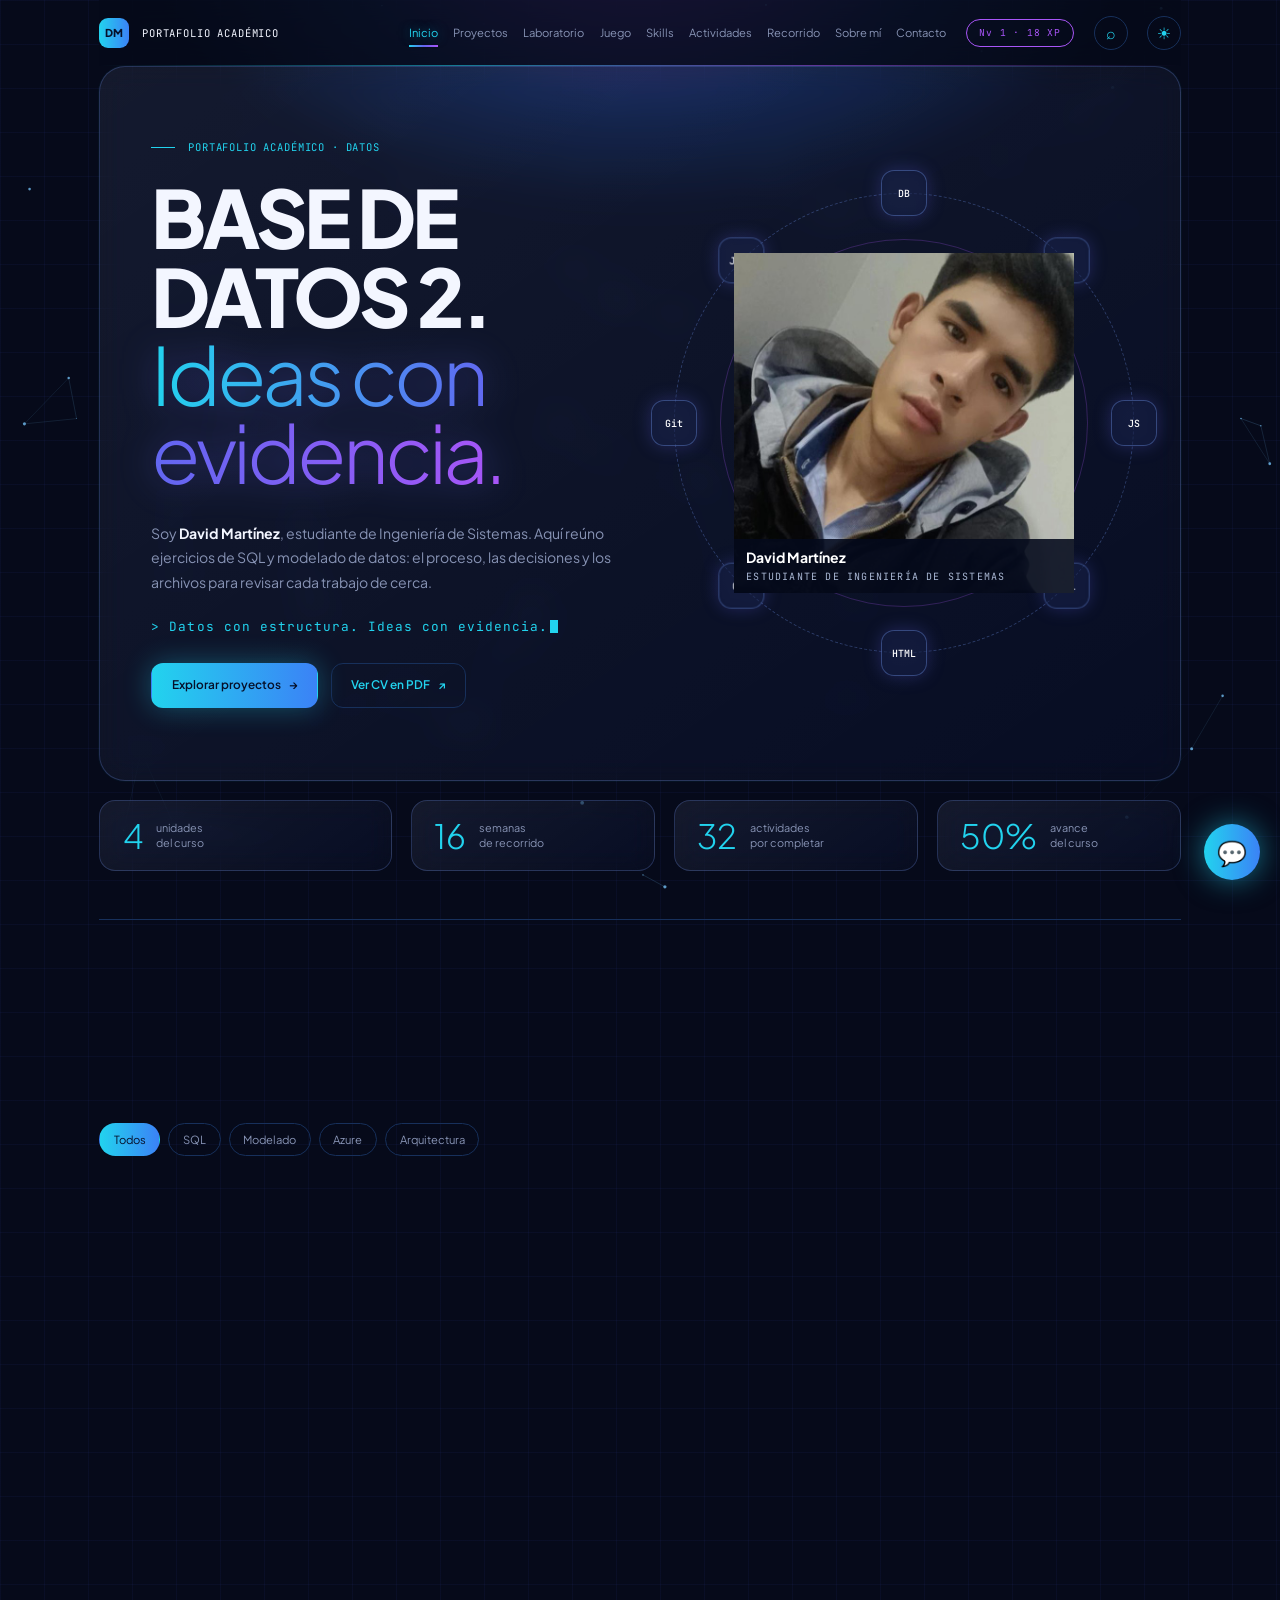
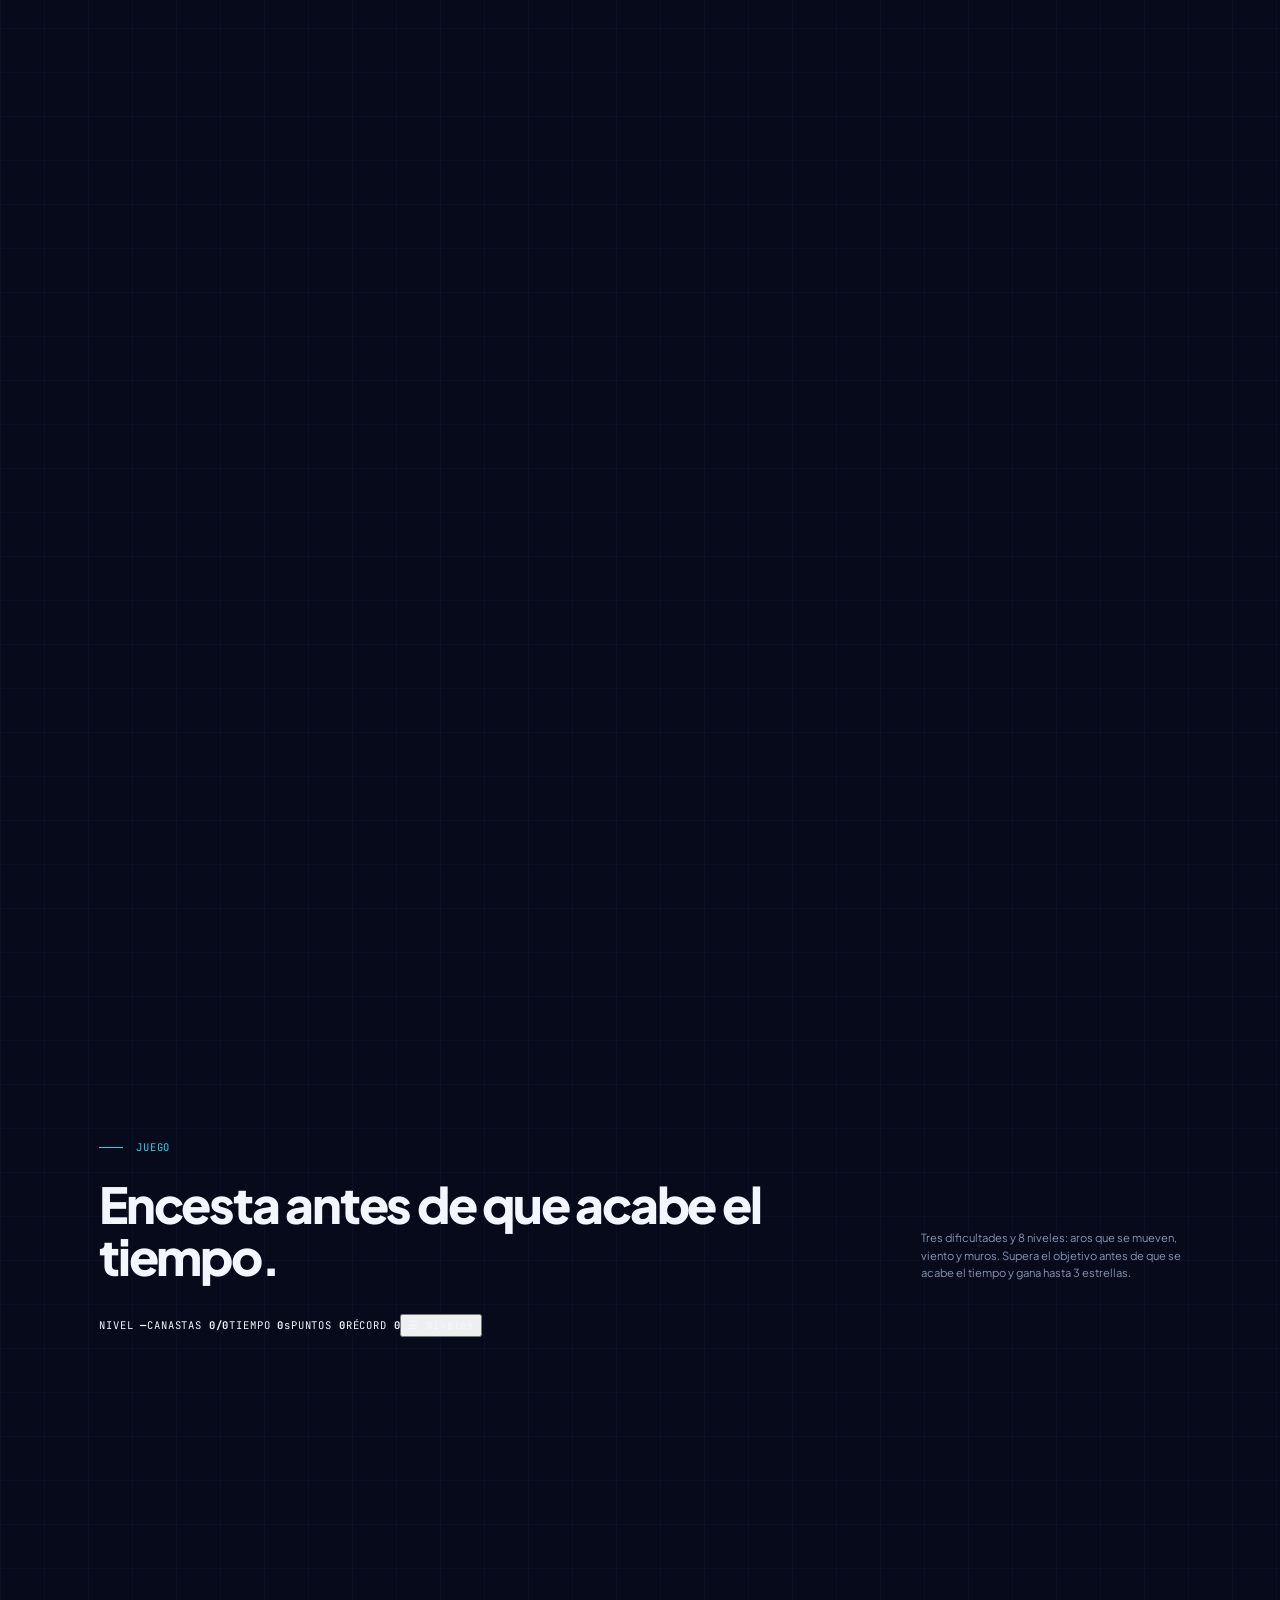
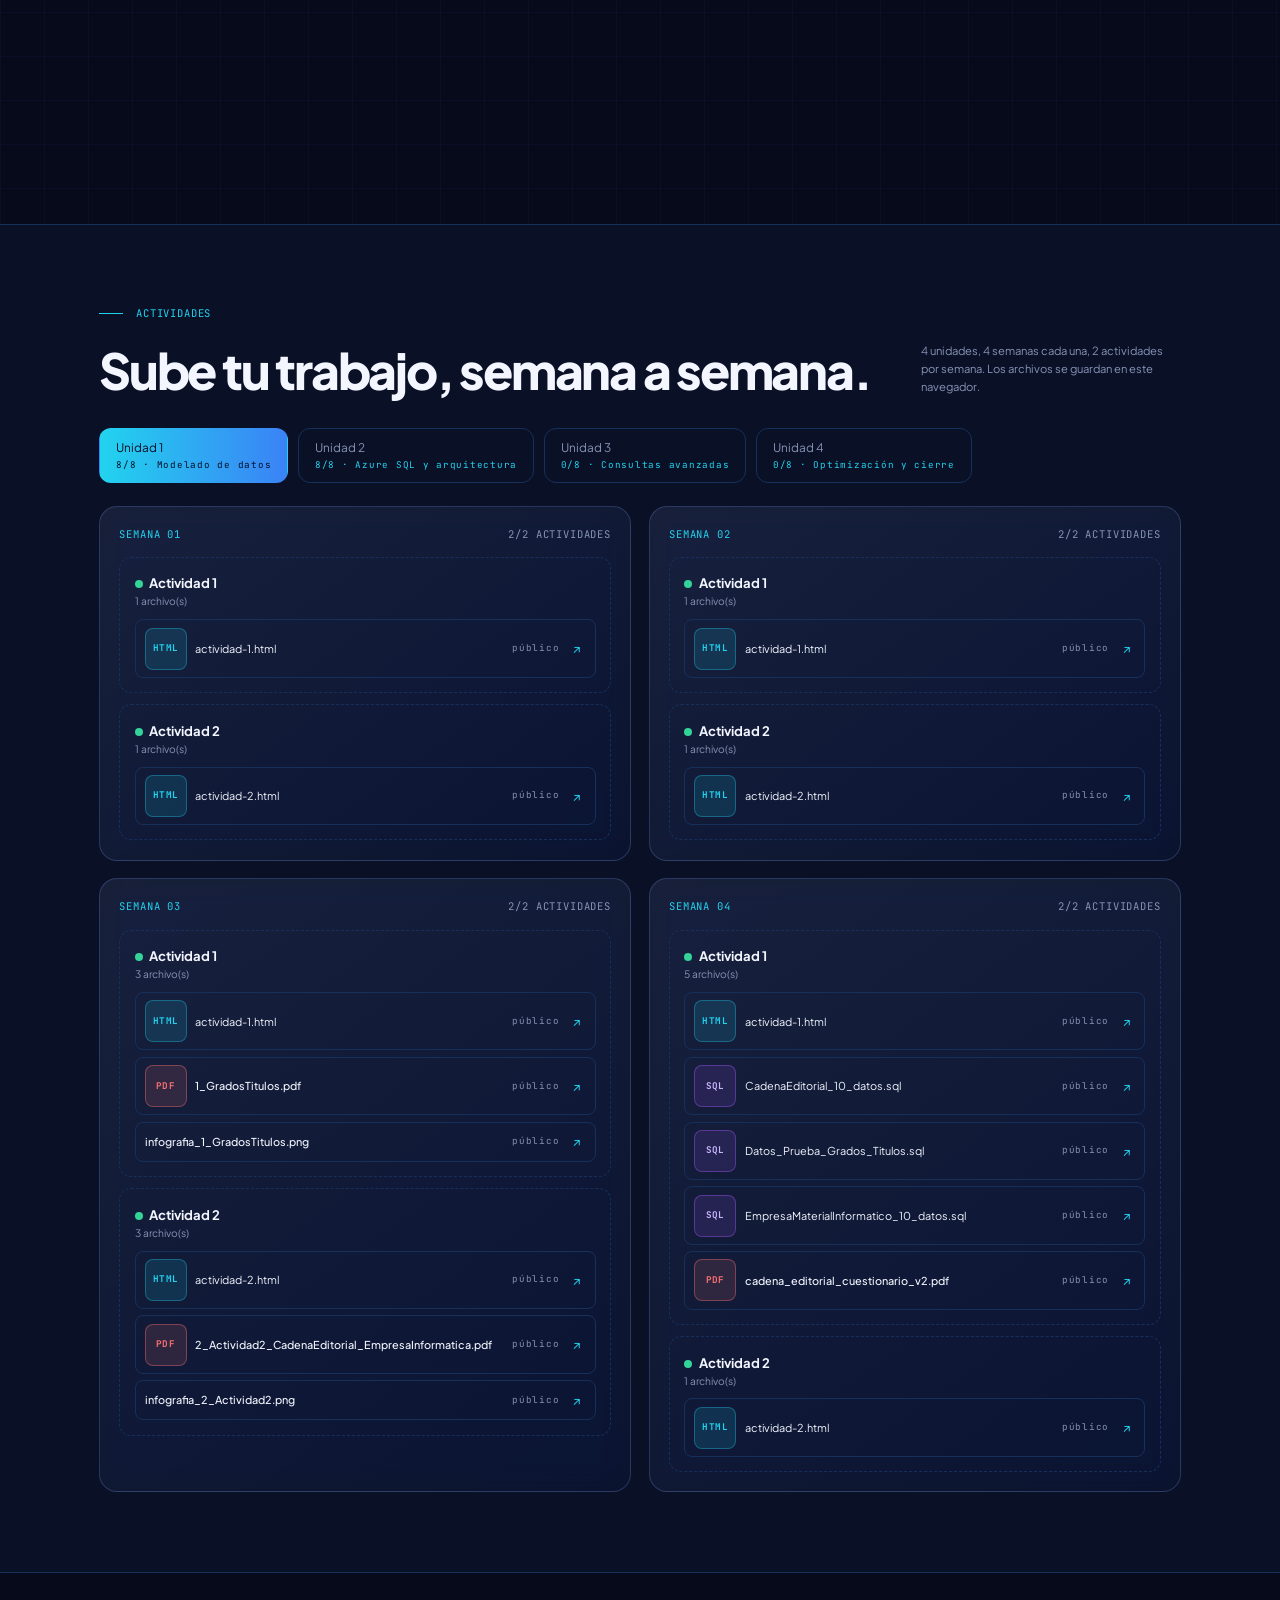
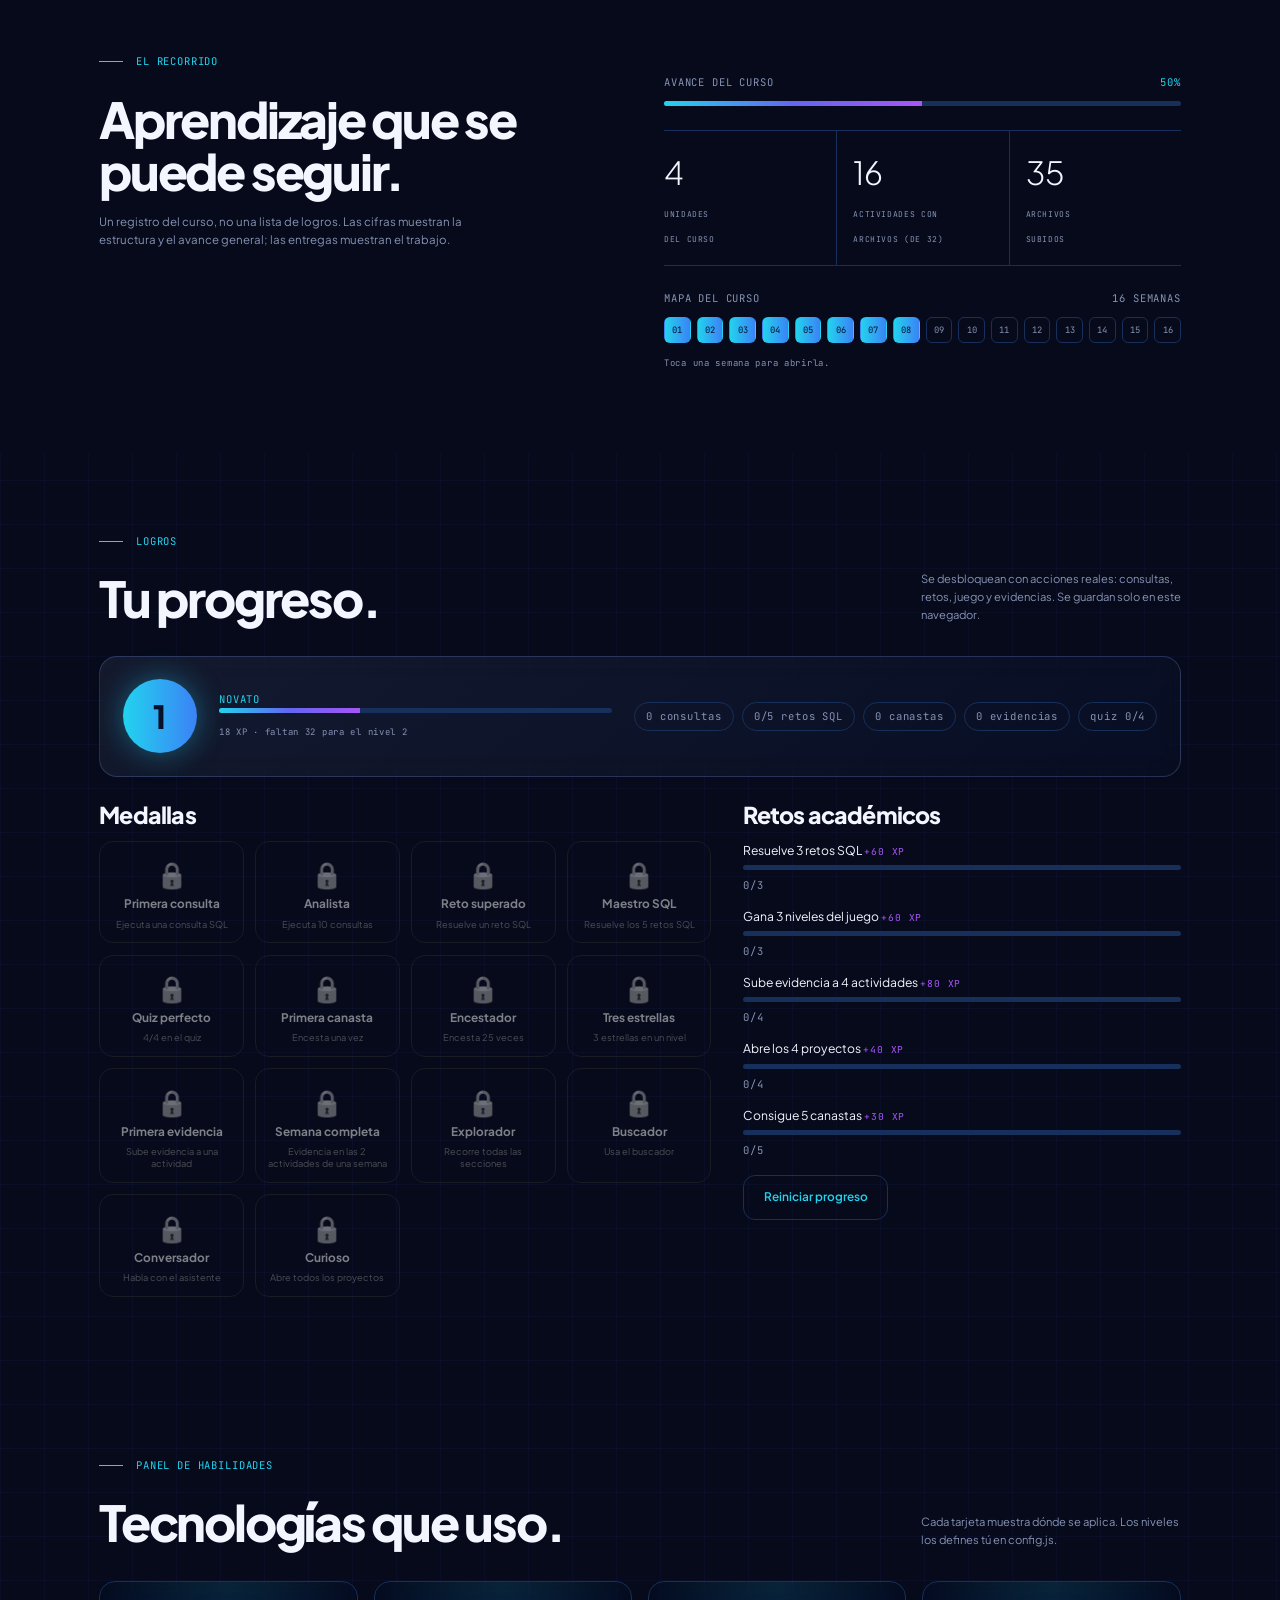
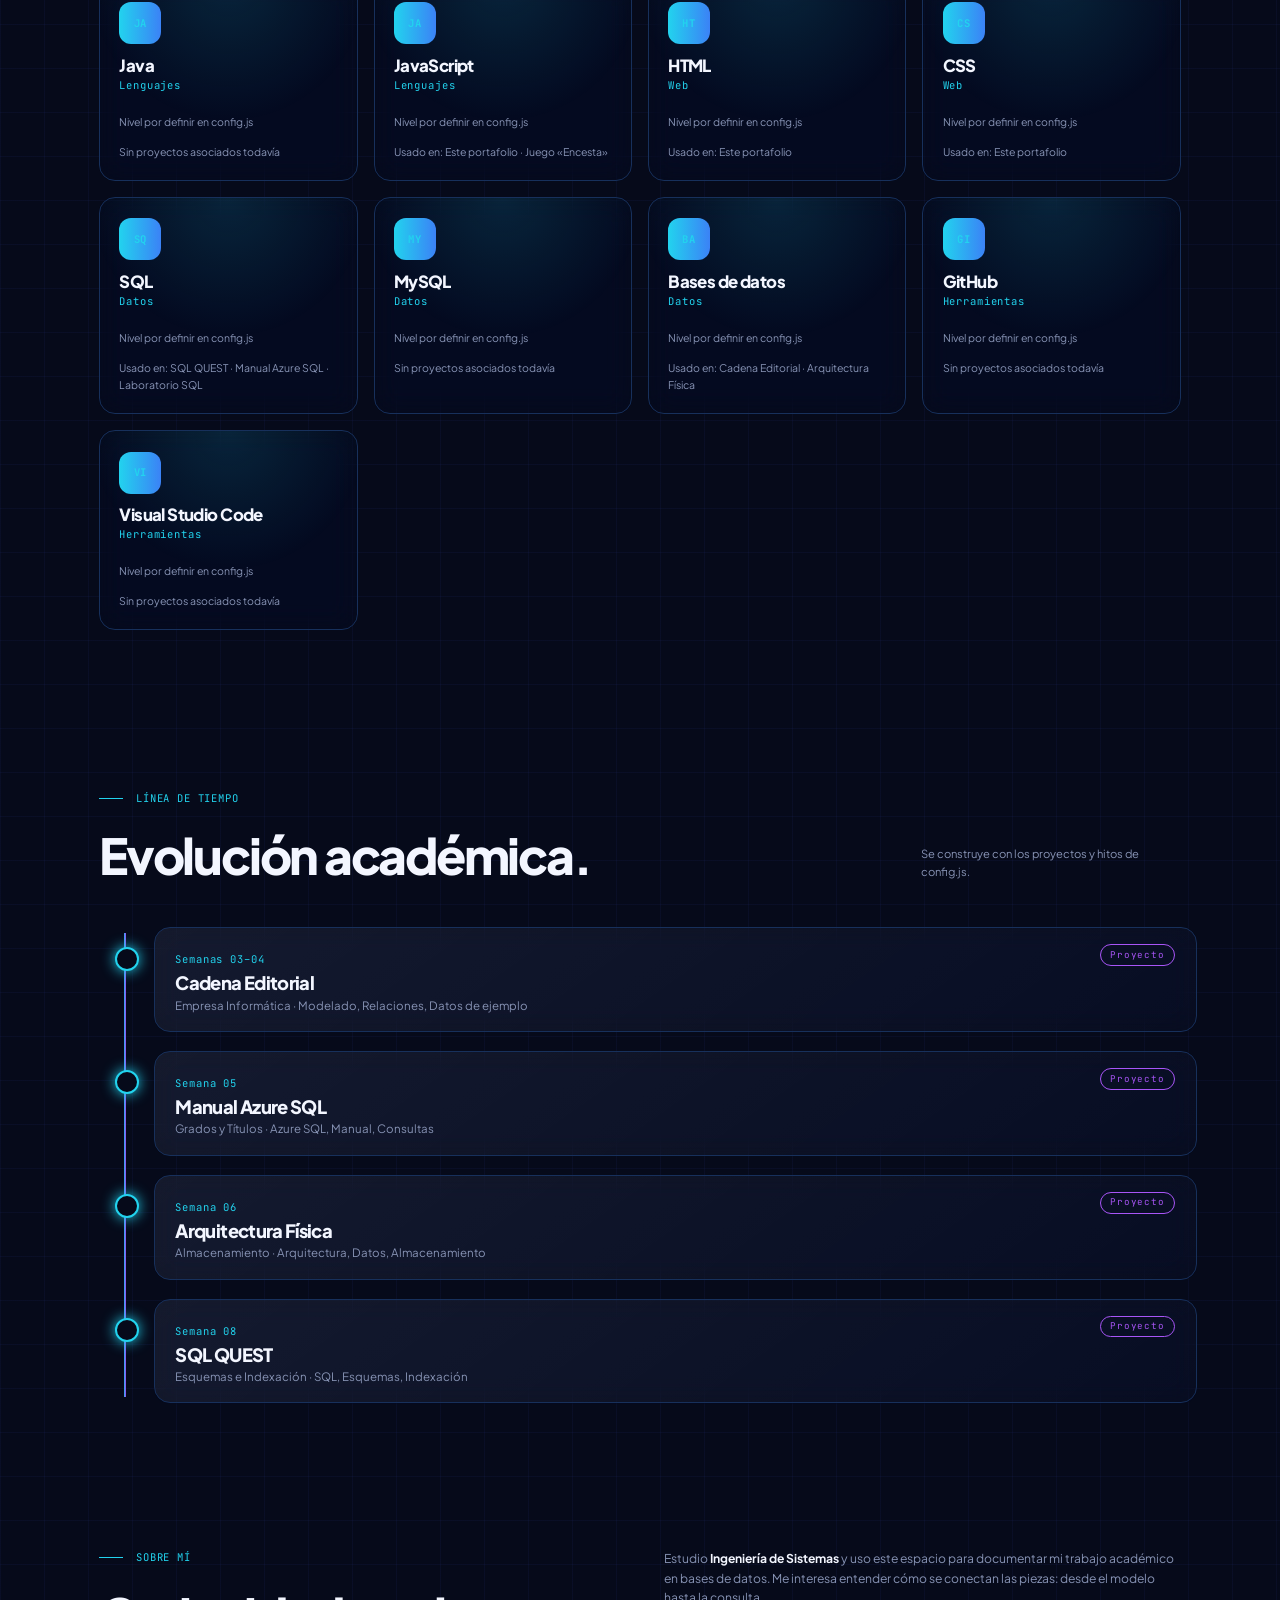
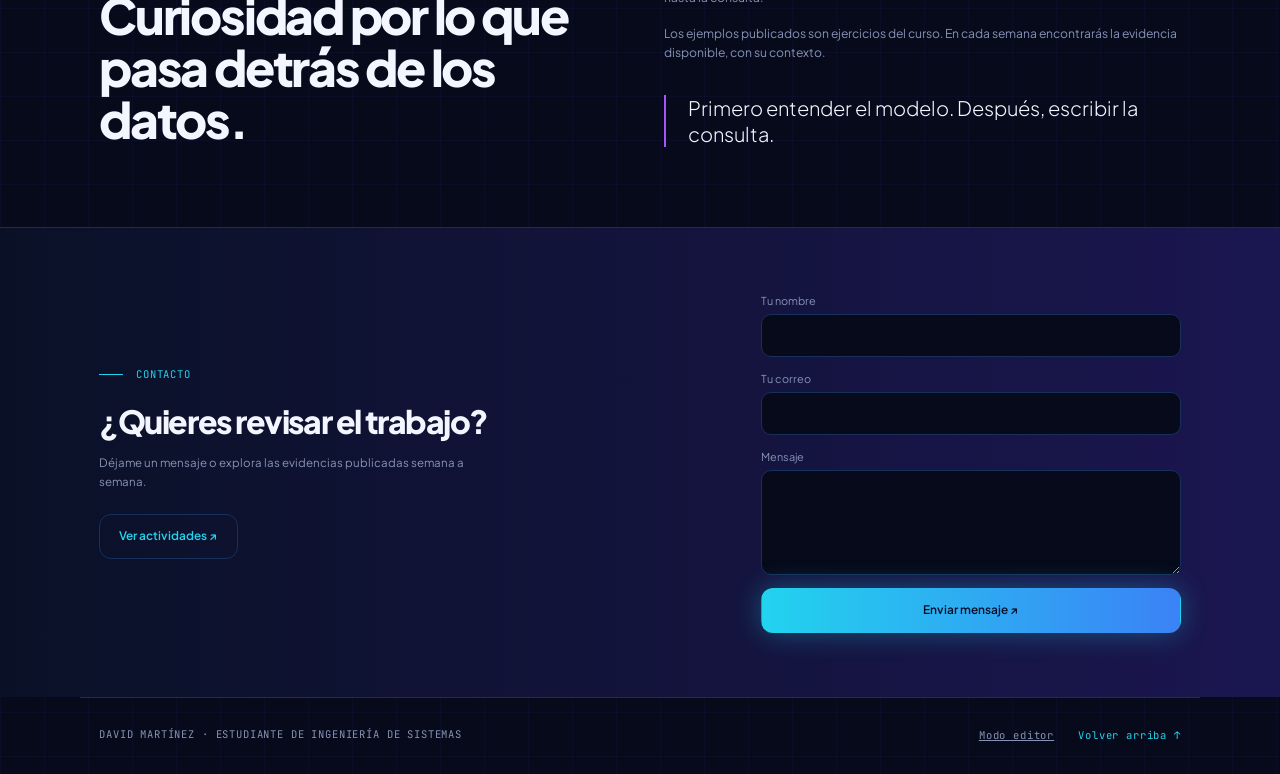
==== commit 6237735e: "Actualizar título principal a BASE DE DATOS 2" ====
--- a/index.html
+++ b/index.html
@@ -24,7 +24,7 @@
 <section class="hero" id="inicio">
   <div class="hero-text">
     <p class="eyebrow mono">PORTAFOLIO ACADÉMICO · DATOS</p>
-    <h1>Datos con estructura.<br><span class="grad">Ideas con evidencia.</span></h1>
+    <h1>BASE DE DATOS 2.<br><span class="grad">Ideas con evidencia.</span></h1>
     <p class="lead">Soy <strong>David Martínez</strong>, estudiante de Ingeniería de Sistemas. Aquí reúno ejercicios de SQL y modelado de datos: el proceso, las decisiones y los archivos para revisar cada trabajo de cerca.</p>
     <p class="typed mono" aria-live="off">> <span id="typed"></span><i class="caret"></i></p>
     <div class="actions">
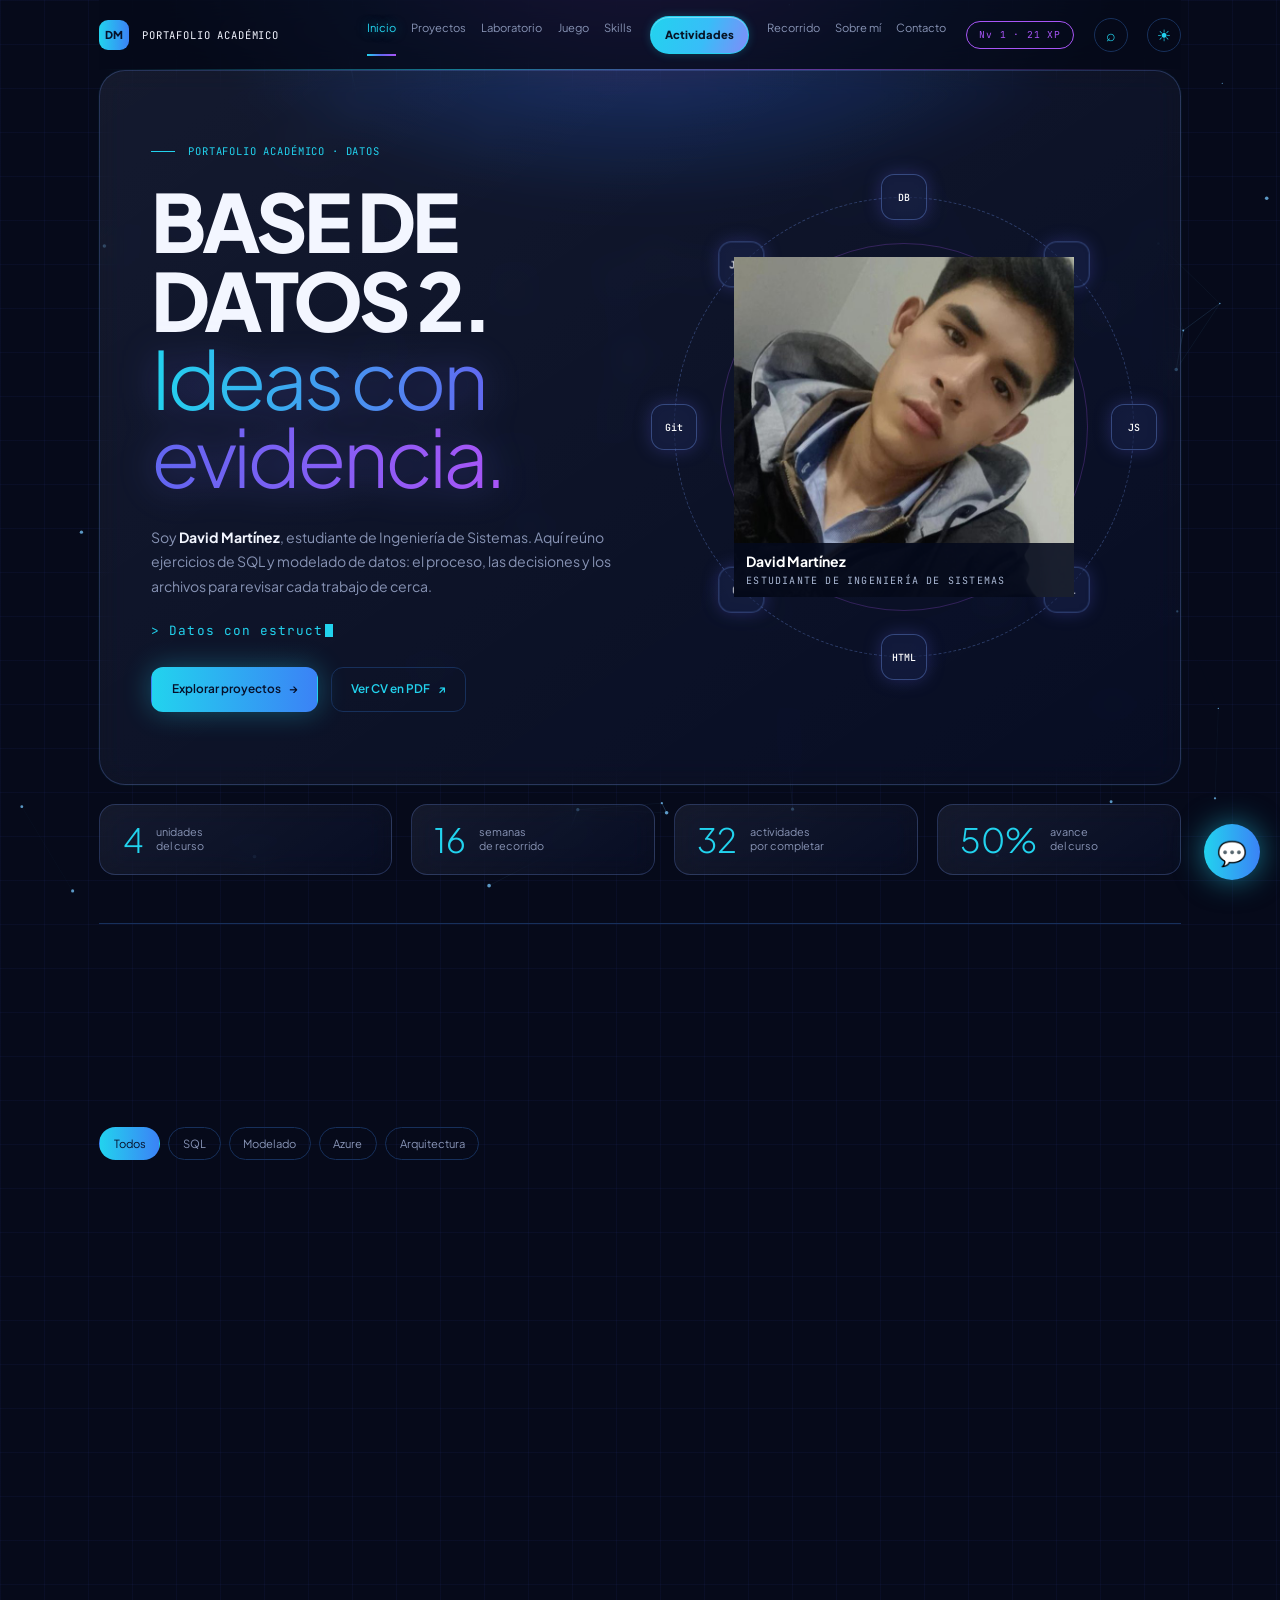
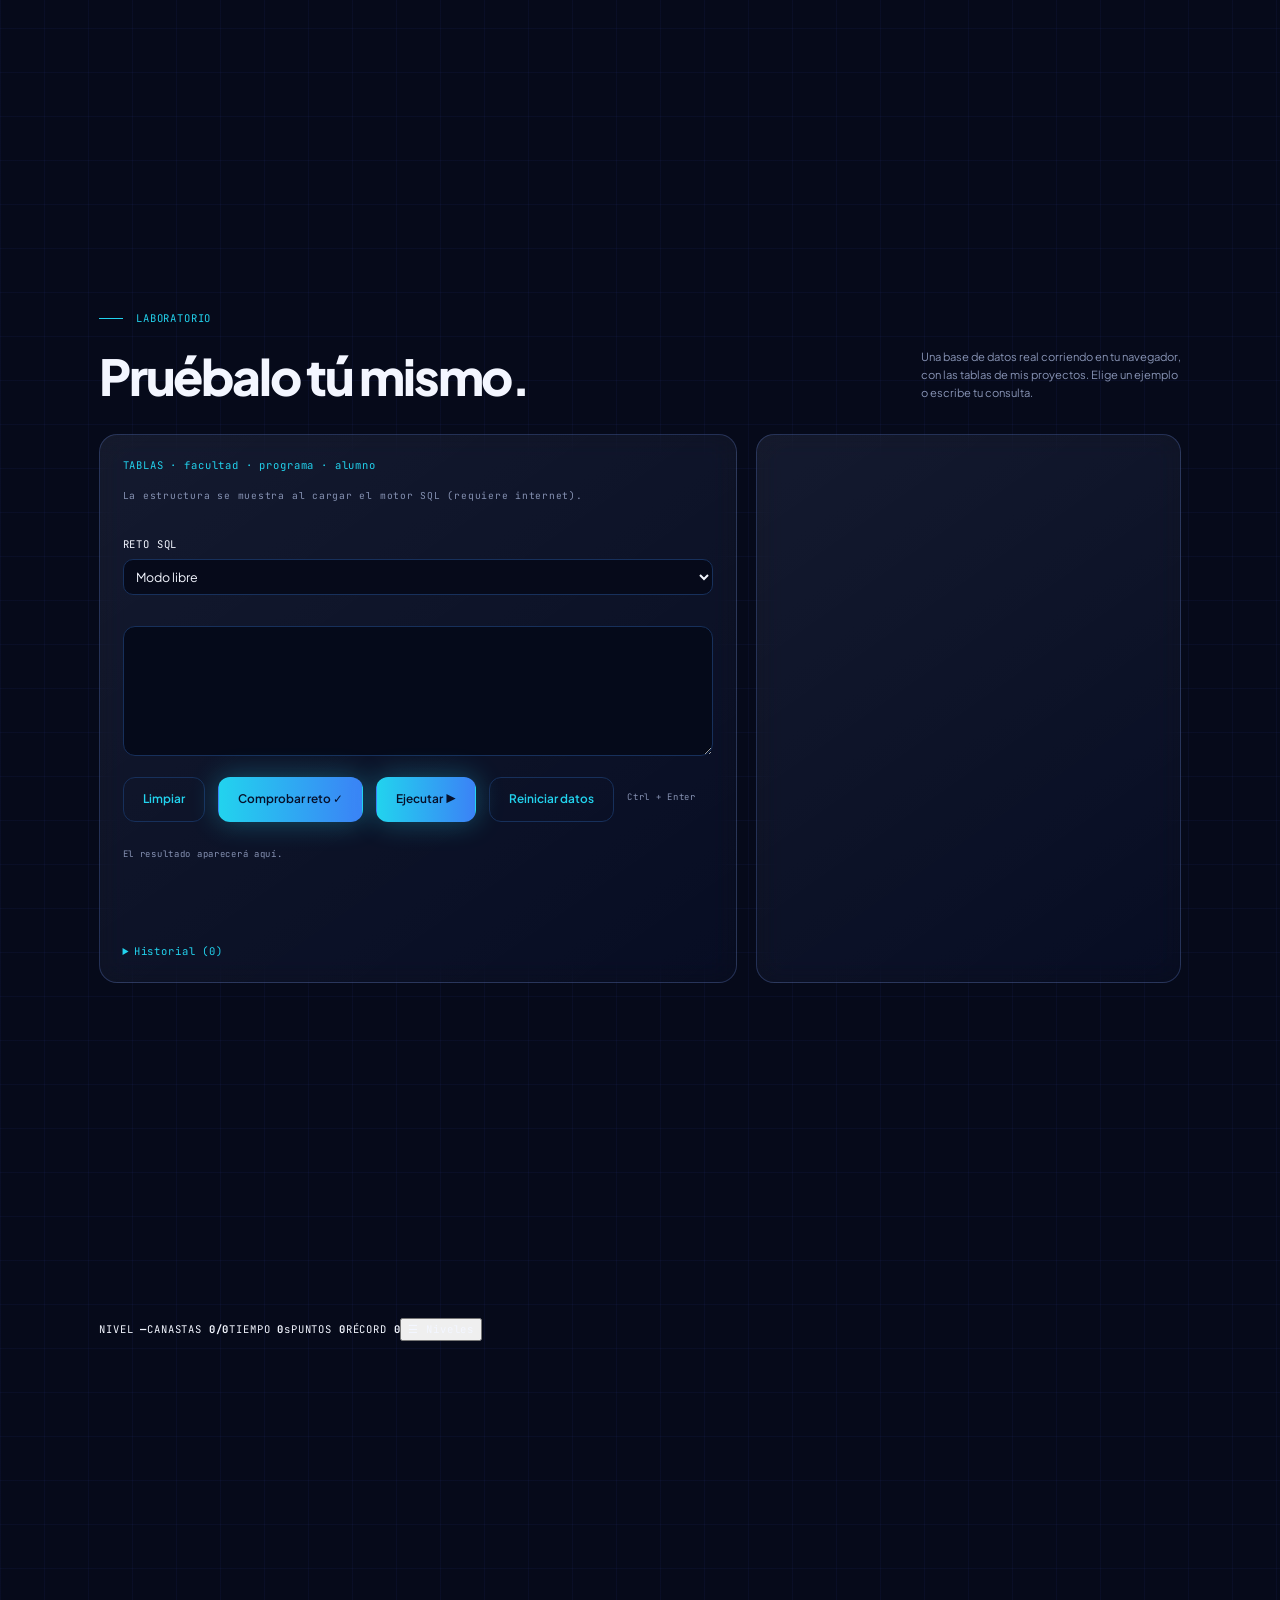
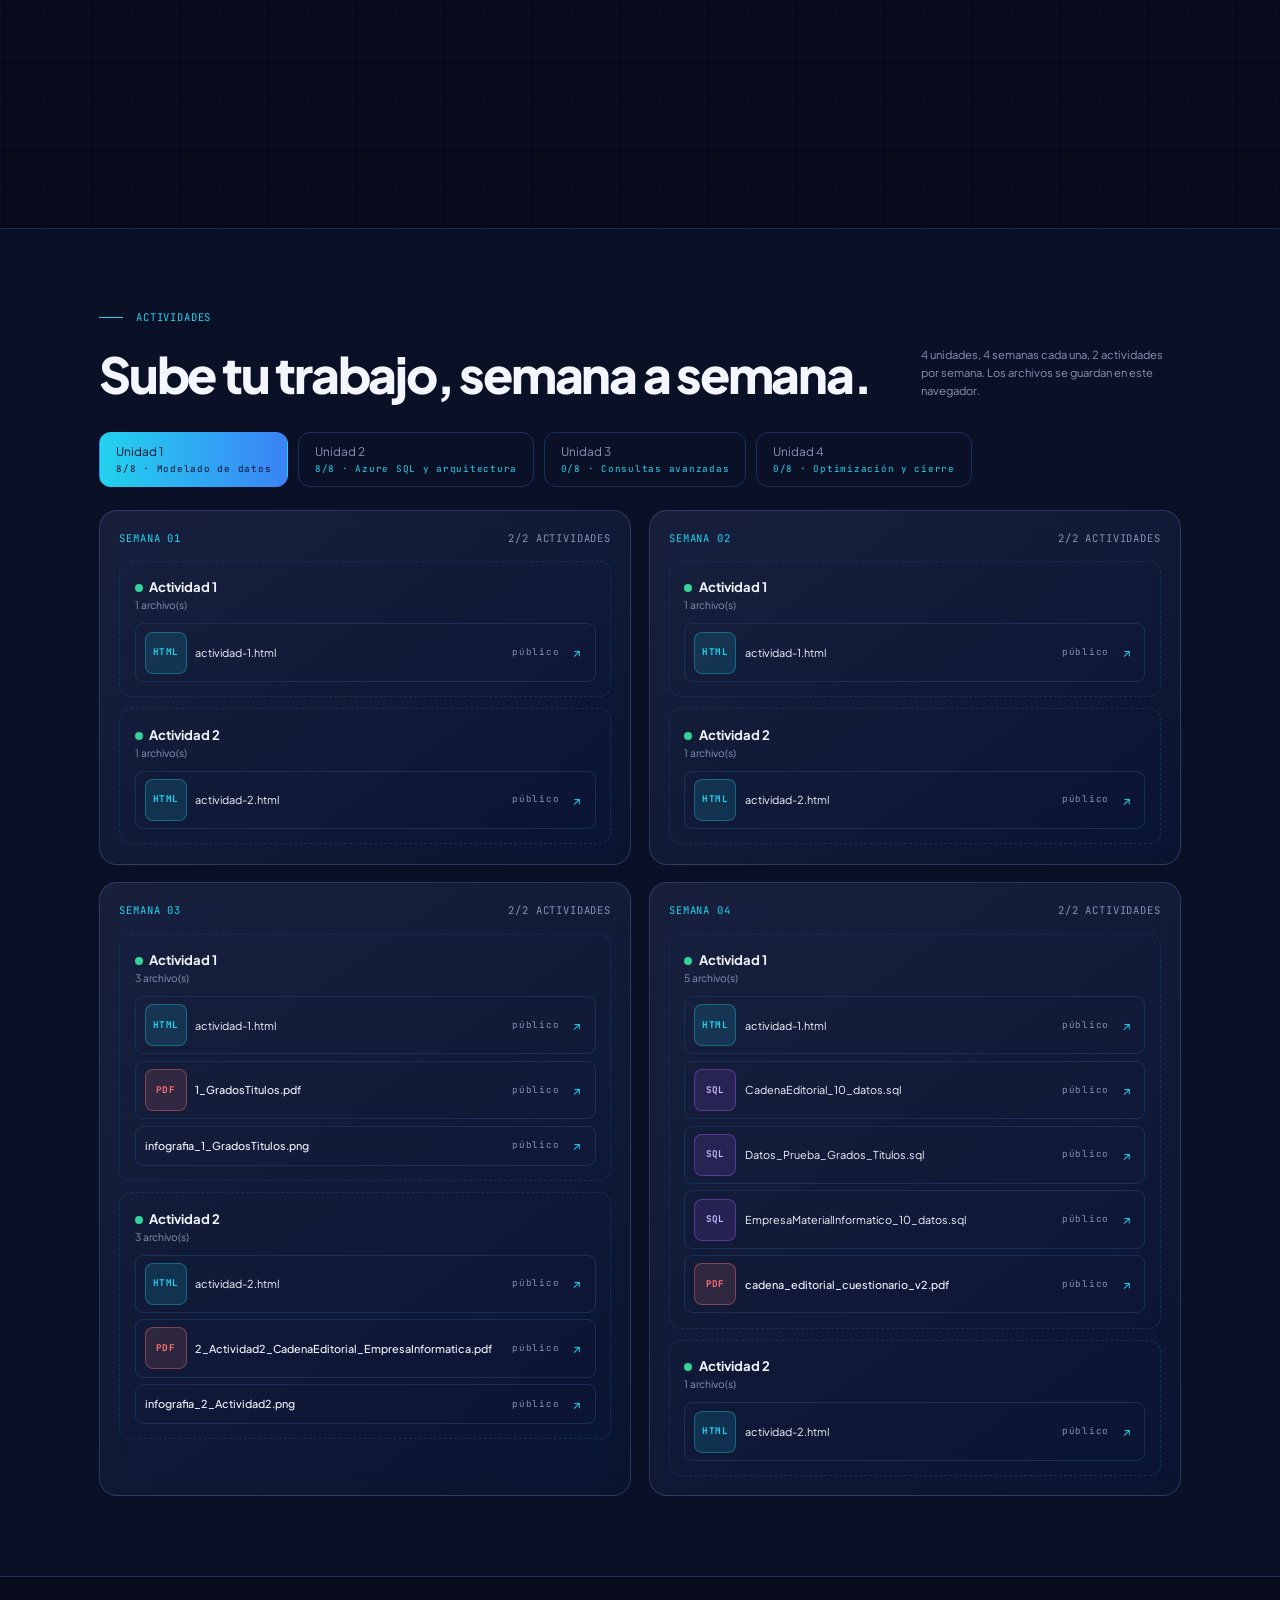
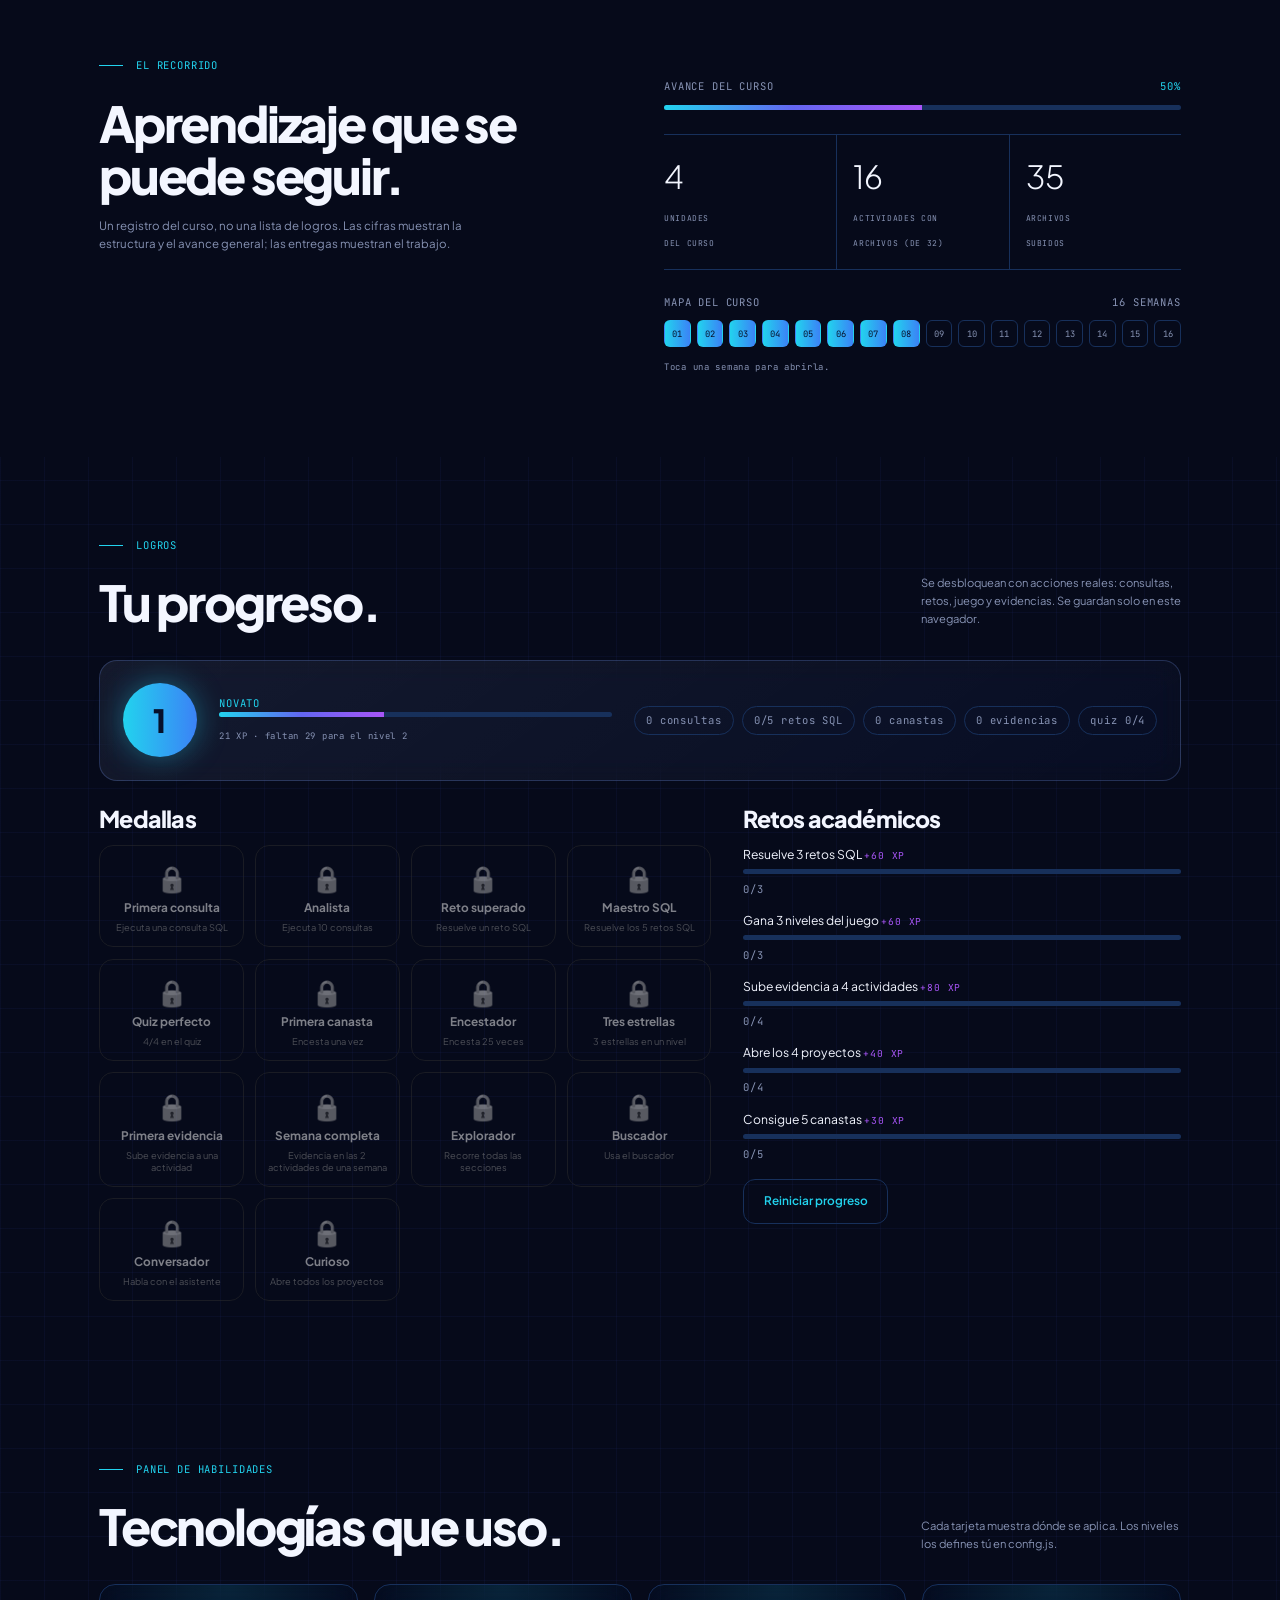
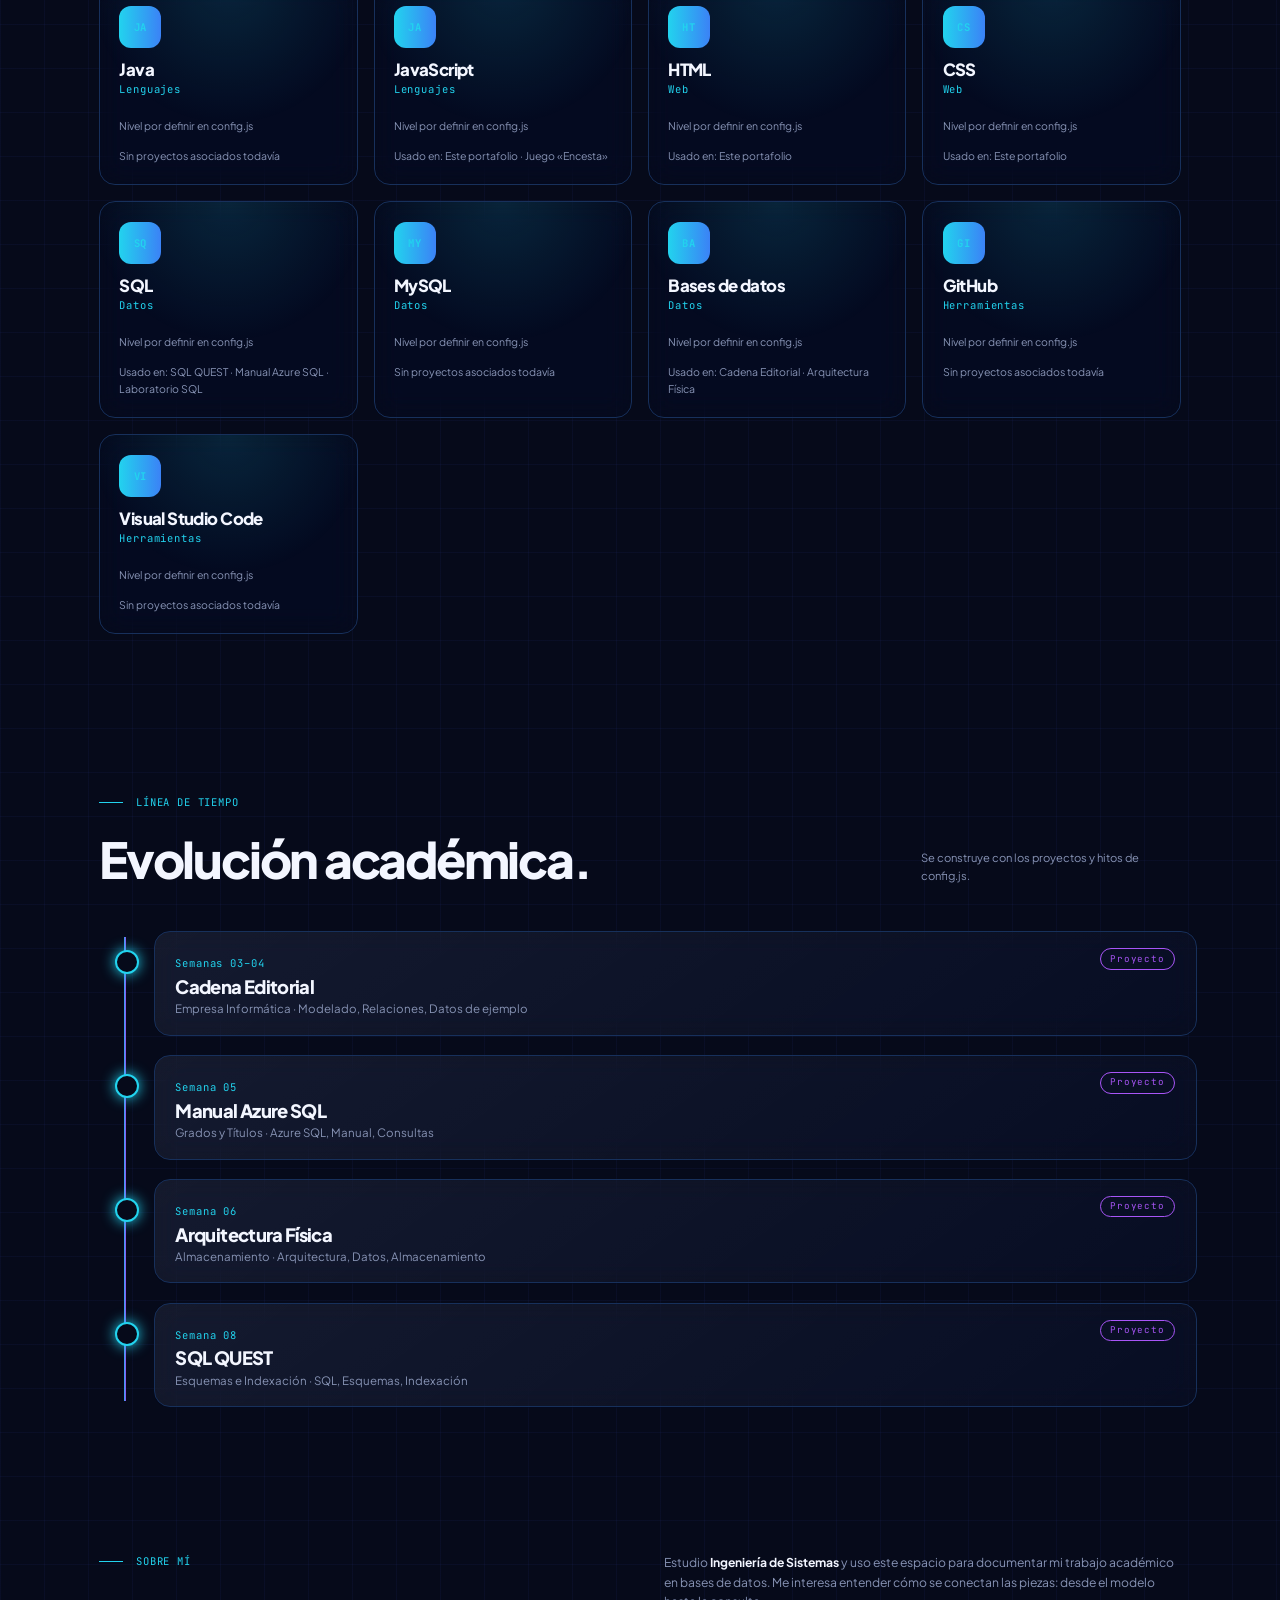
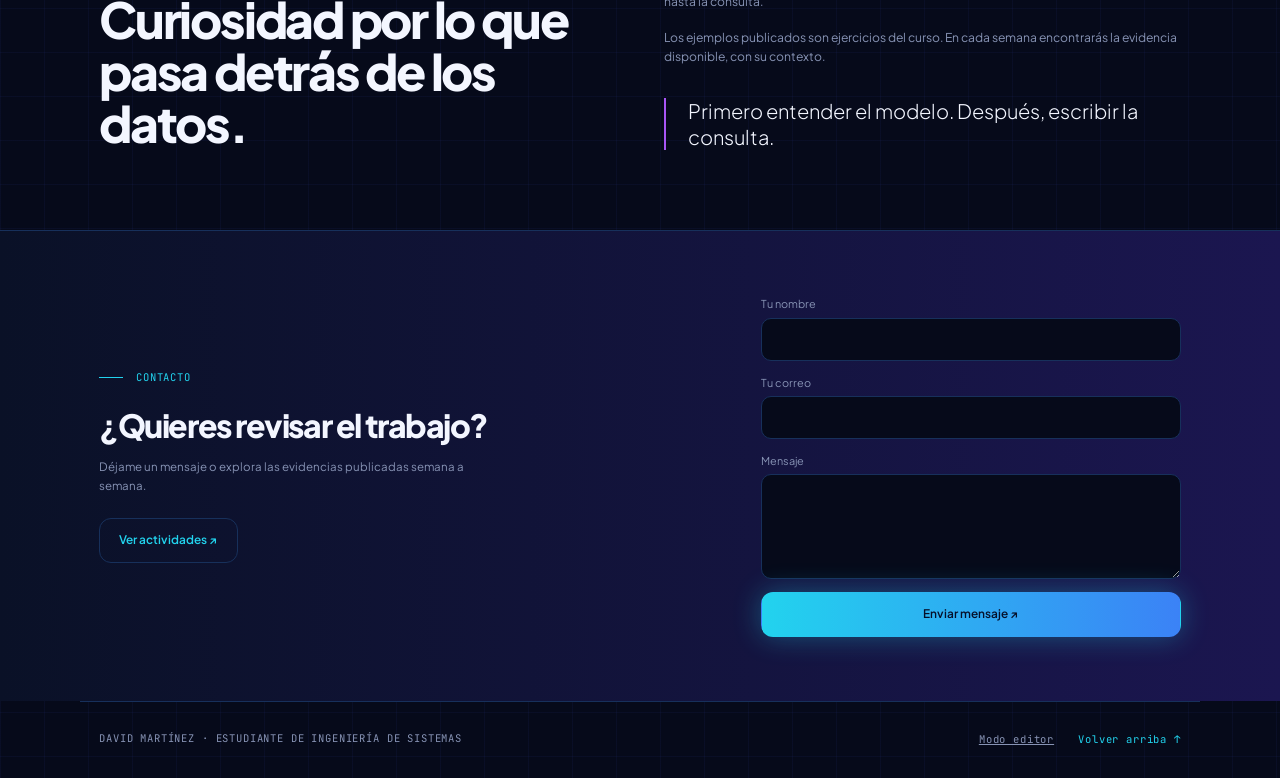
==== commit 5be90590: "Actualizar estilos para resaltar Actividades" ====
--- a/index.html
+++ b/index.html
@@ -7,7 +7,7 @@
 <link rel="preconnect" href="https://fonts.googleapis.com">
 <link rel="preconnect" href="https://fonts.gstatic.com" crossorigin>
 <link href="https://fonts.googleapis.com/css2?family=Plus+Jakarta+Sans:wght@300;400;600;800&family=JetBrains+Mono:wght@400;500&display=swap" rel="stylesheet">
-<link rel="stylesheet" href="styles.css?v=20261118-photo-clean">
+<link rel="stylesheet" href="styles.css?v=20261118-activities-highlight">
 <link rel="stylesheet" href="futuro.css">
 </head>
 <body>
--- a/styles.css
+++ b/styles.css
@@ -214,3 +214,31 @@
 .frame .chg{top:10px!important;left:10px!important}
 .photo .bracket,.photo .side{display:none!important}
 #fotoPh:not([hidden]){width:100%!important;aspect-ratio:4/5!important}
+
+
+/* ACTIVIDADES: acceso destacado en la barra superior */
+.nav nav a[href="#actividades"]{
+  position:relative;
+  color:#071426!important;
+  font-weight:800!important;
+  padding:9px 14px!important;
+  margin-inline:3px;
+  border:1px solid rgba(34,211,238,.85)!important;
+  border-radius:999px!important;
+  background:linear-gradient(110deg,#22d3ee,#38bdf8 55%,#818cf8)!important;
+  box-shadow:0 0 10px rgba(34,211,238,.24),inset 0 1px 0 rgba(255,255,255,.35)!important;
+  text-shadow:none!important;
+  transition:transform .2s ease,box-shadow .2s ease,filter .2s ease;
+}
+.nav nav a[href="#actividades"]::after{display:none!important}
+.nav nav a[href="#actividades"]:hover,
+.nav nav a[href="#actividades"]:focus-visible{
+  color:#020817!important;
+  transform:translateY(-2px);
+  filter:brightness(1.12);
+  box-shadow:0 0 18px rgba(34,211,238,.55),0 0 30px rgba(129,140,248,.2)!important;
+}
+.nav nav a[href="#actividades"]:focus-visible{outline:2px solid #fff;outline-offset:3px}
+@media(max-width:900px){
+ .nav nav a[href="#actividades"]{display:inline-flex;align-items:center;justify-content:center}
+}
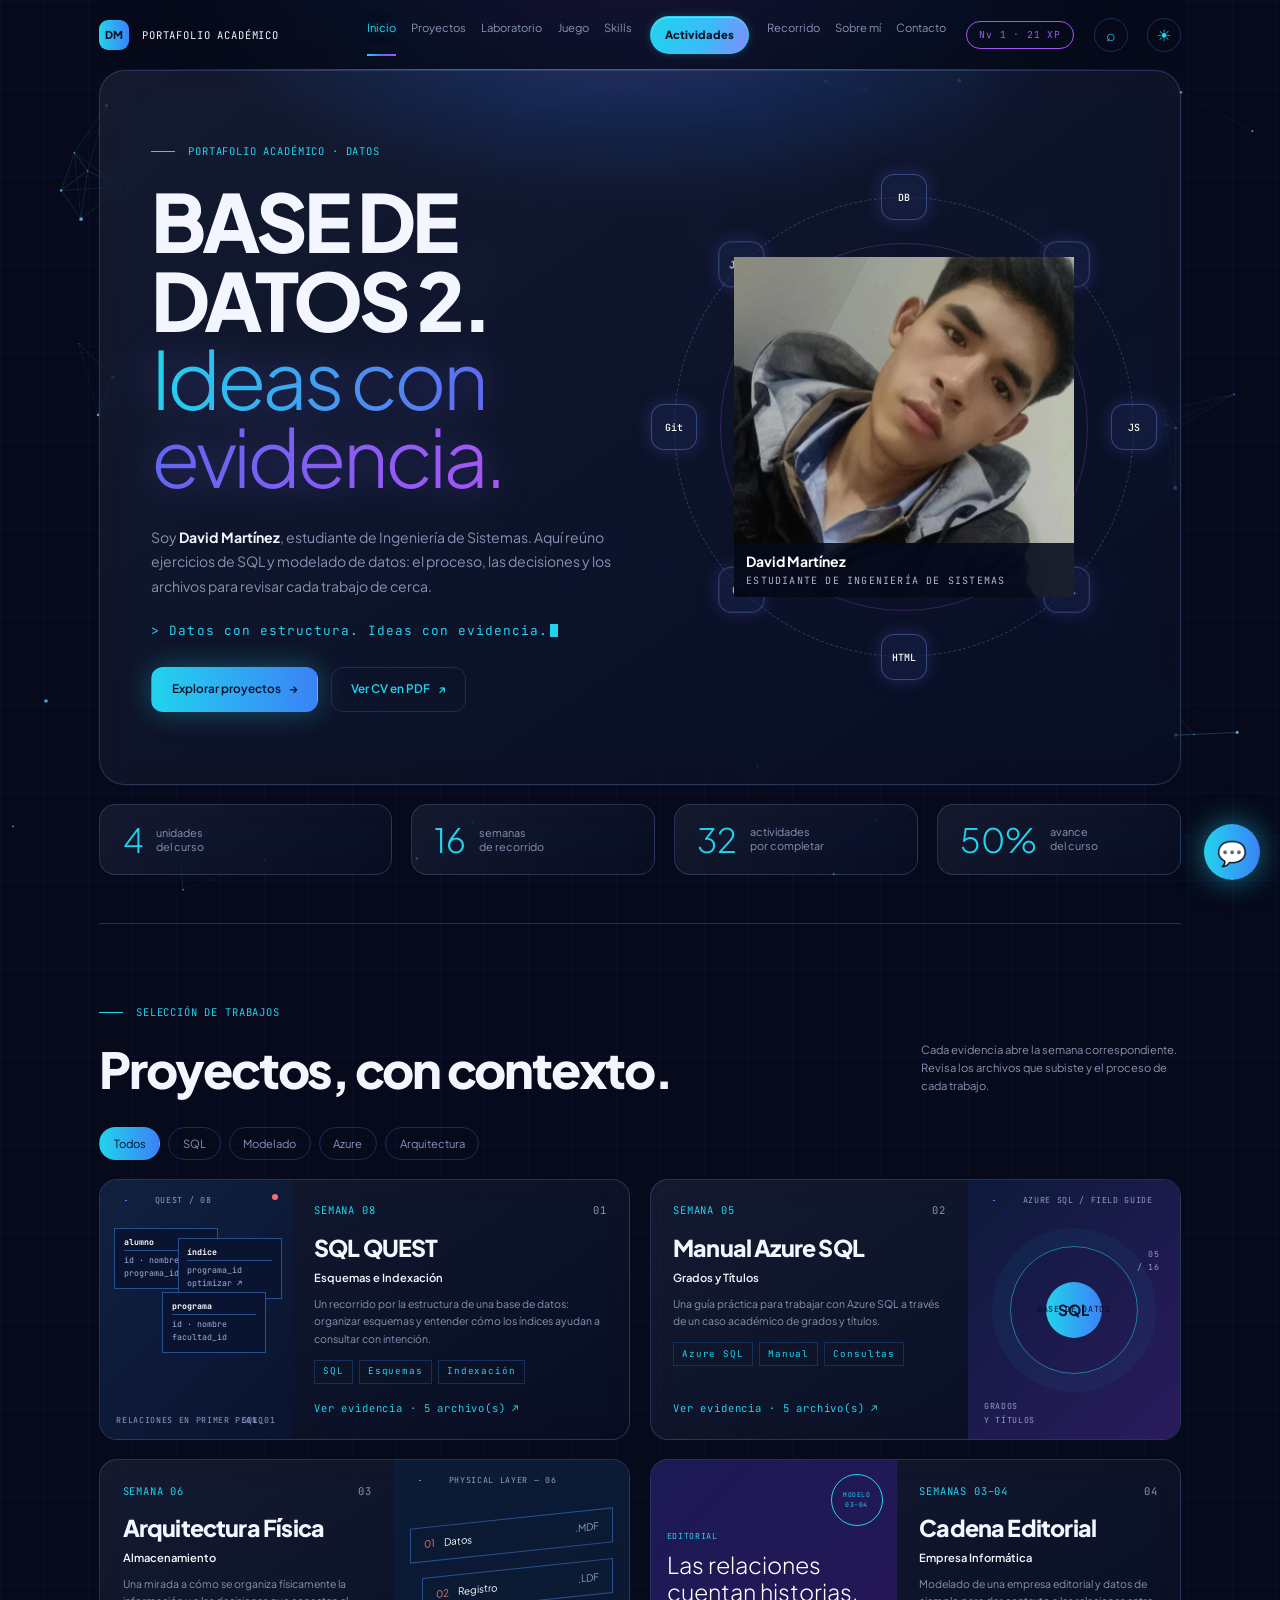
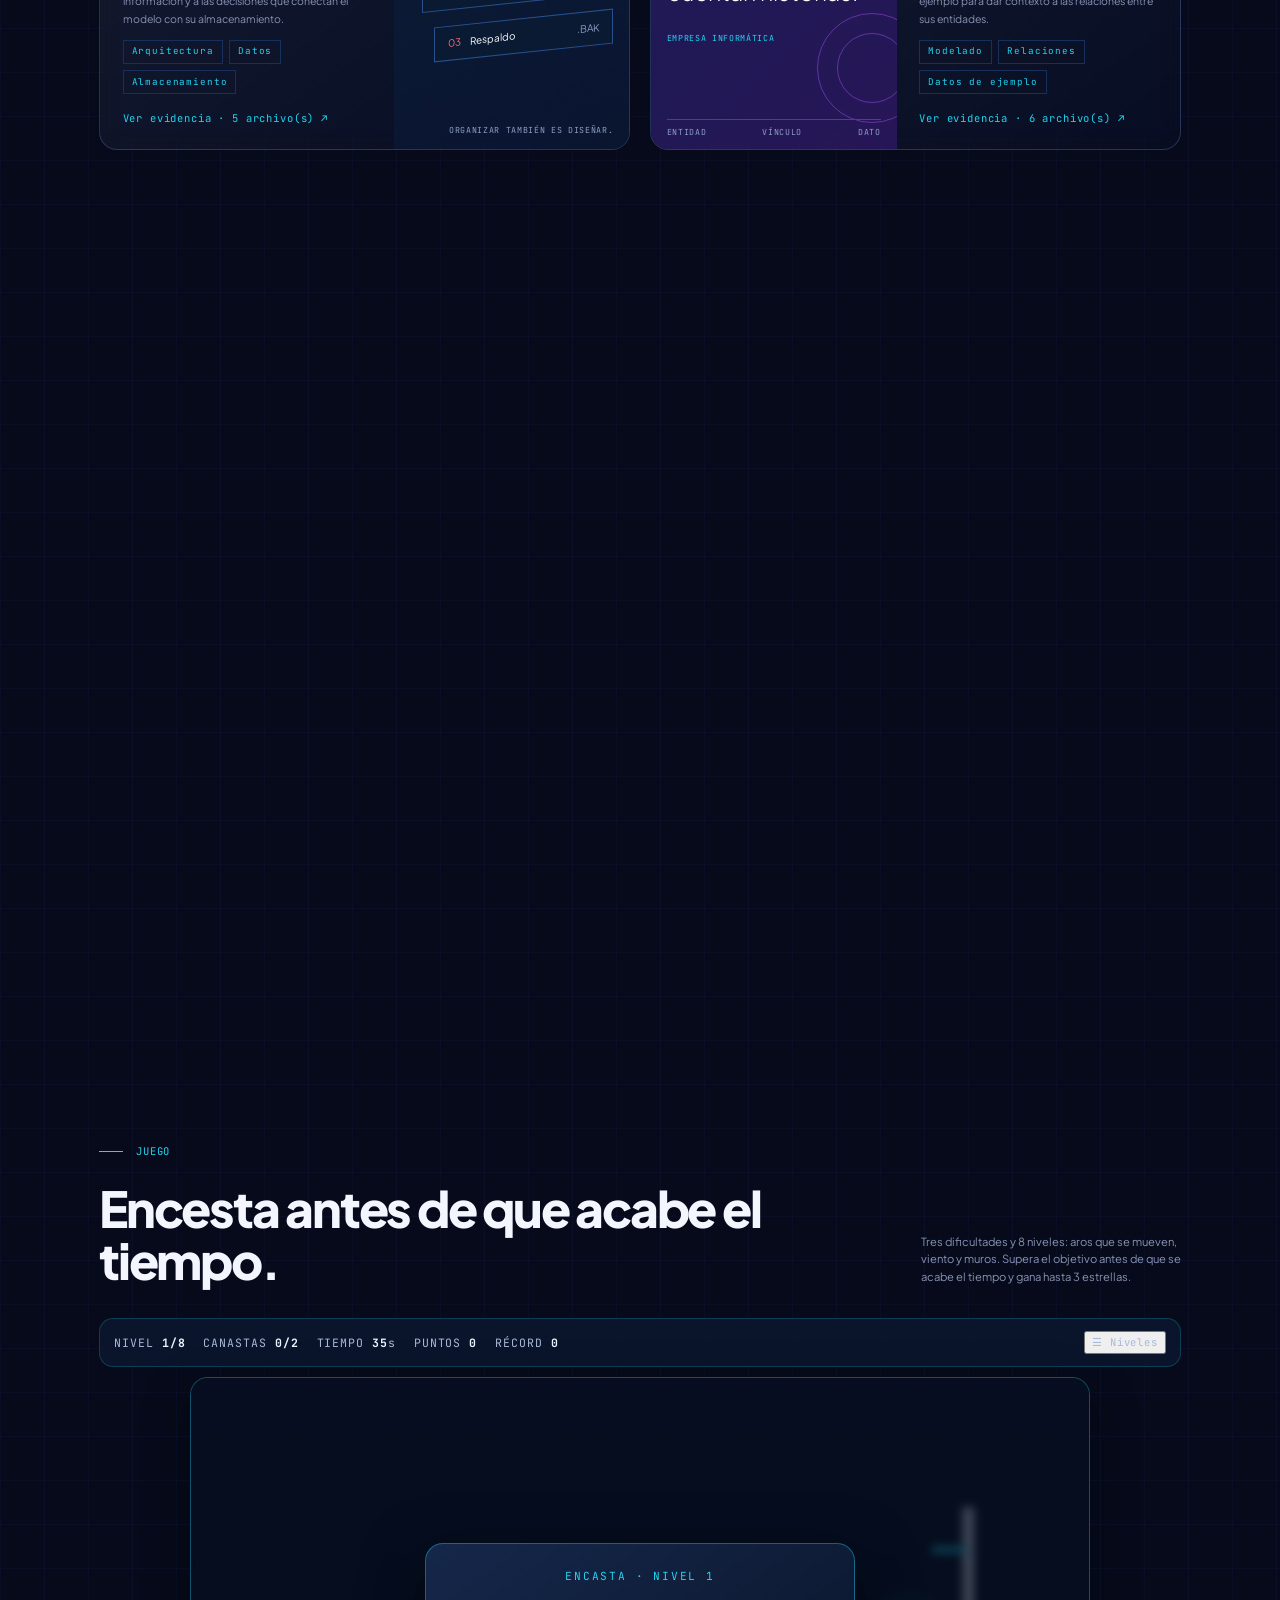
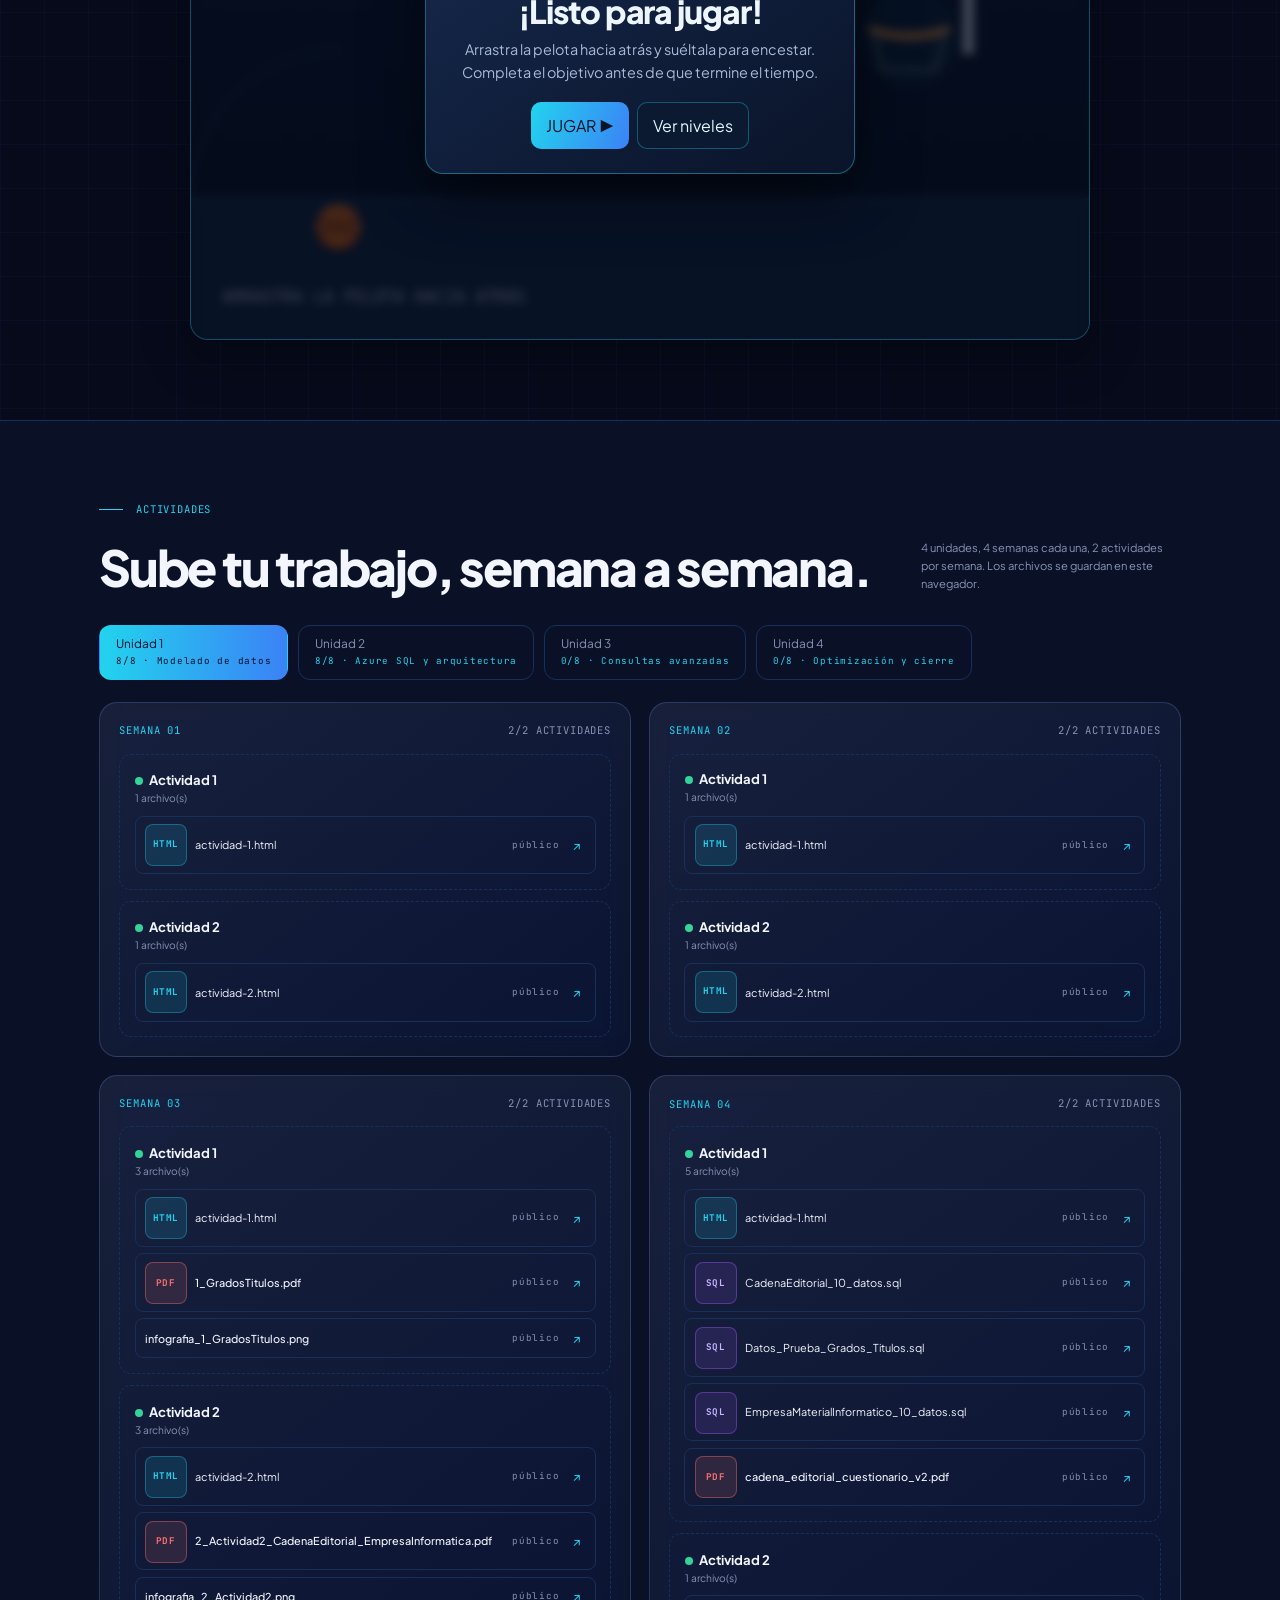
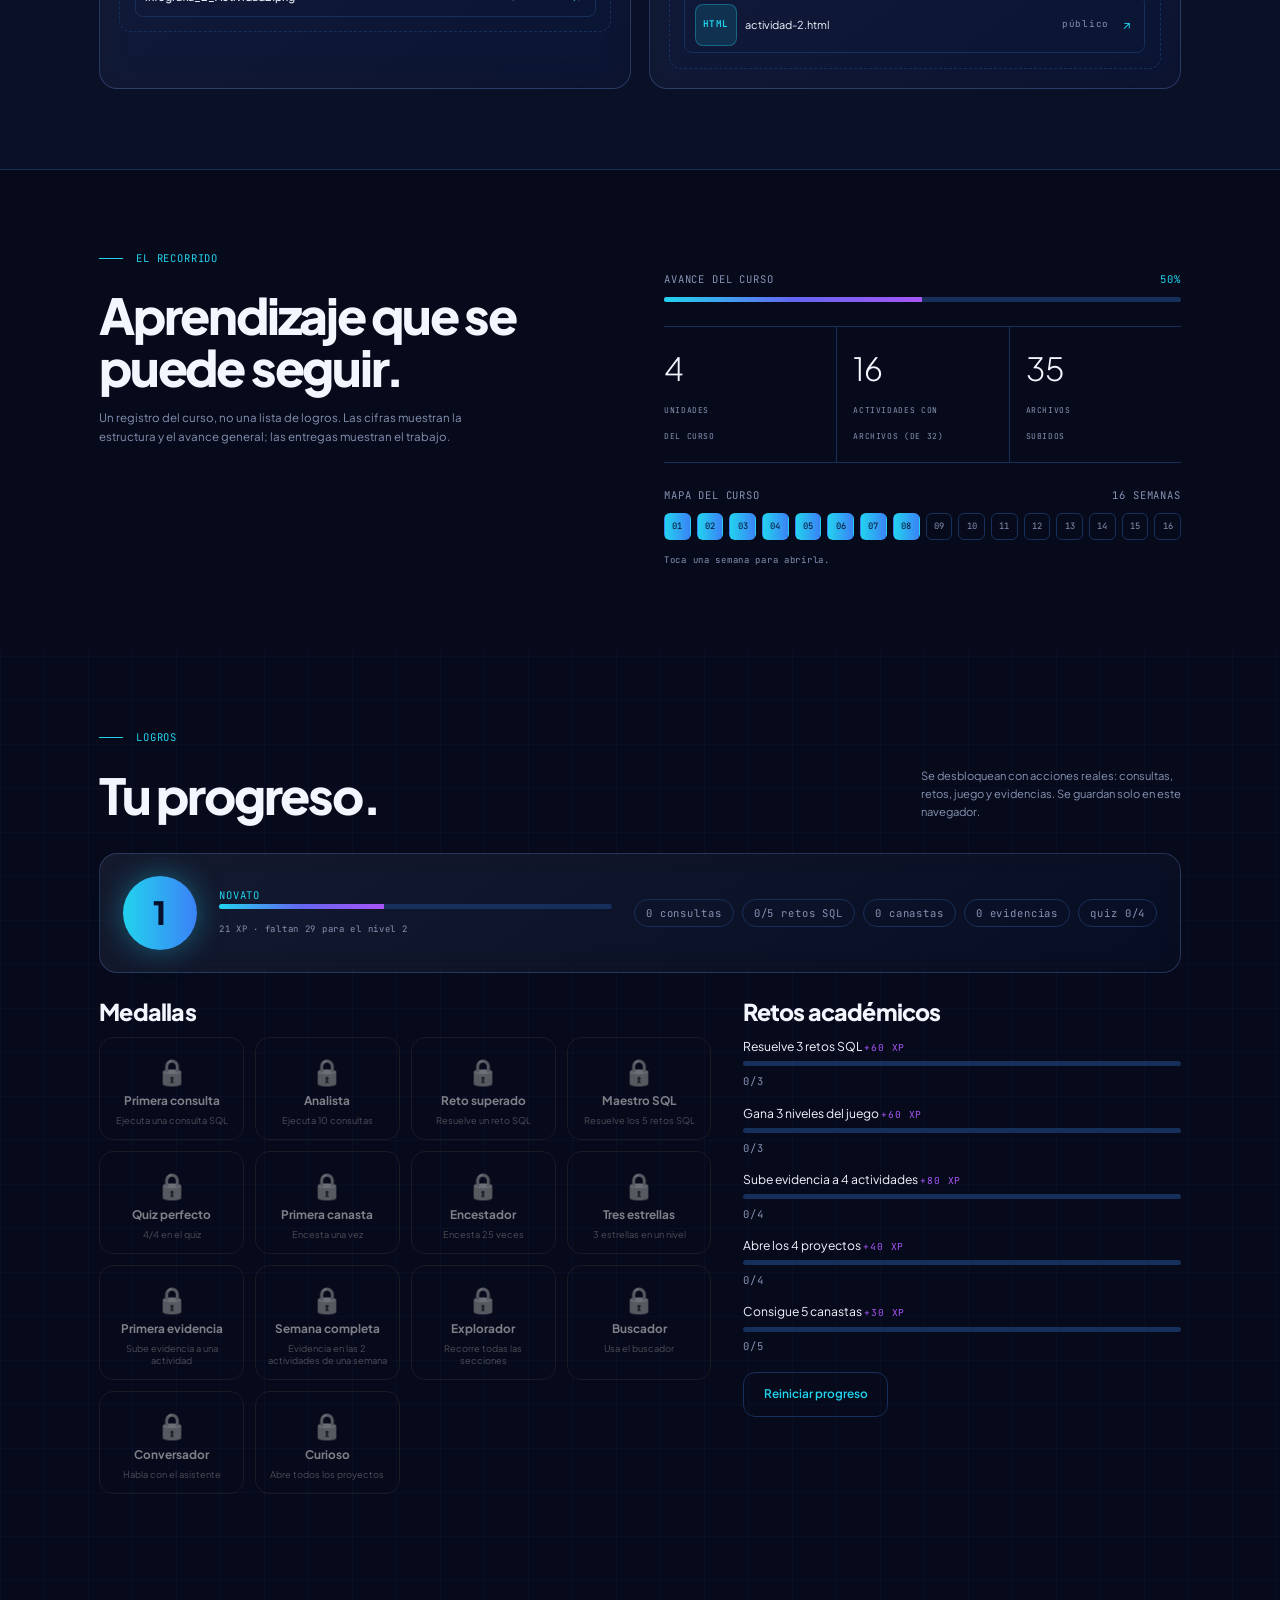
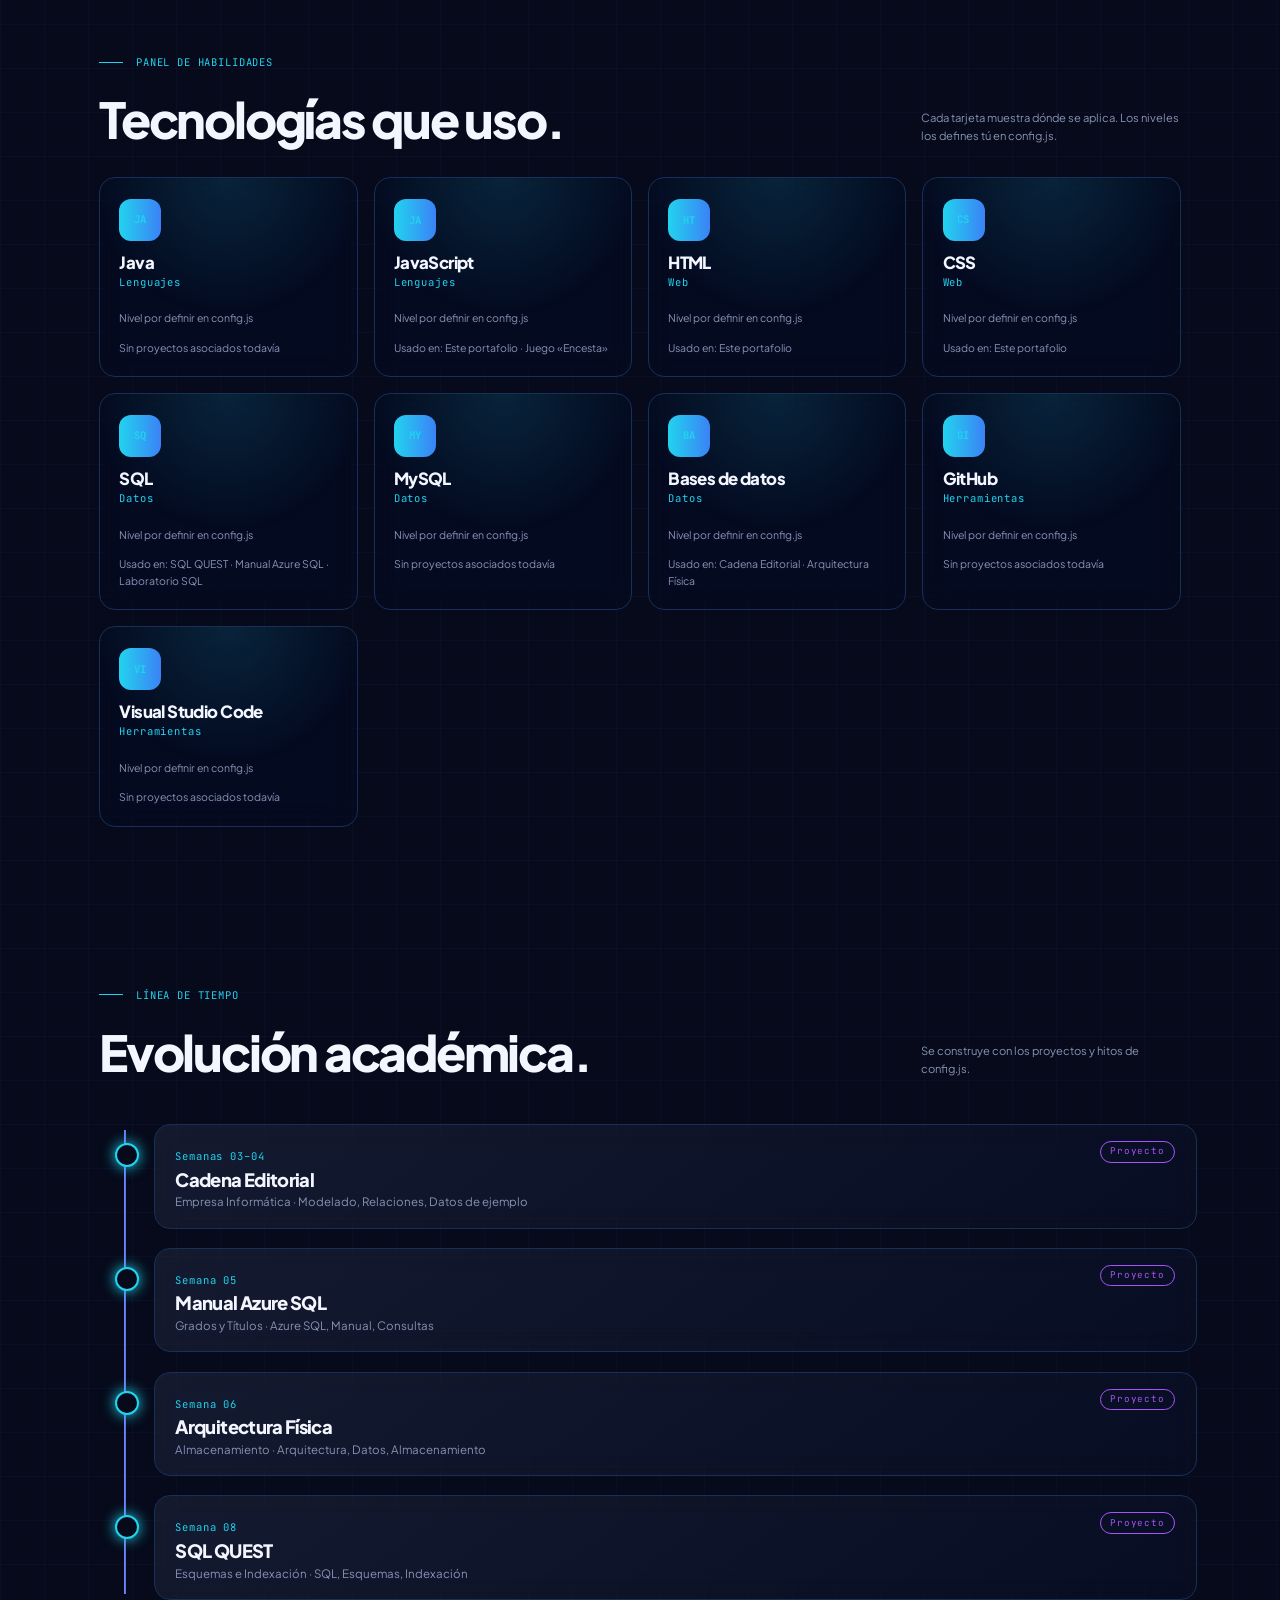
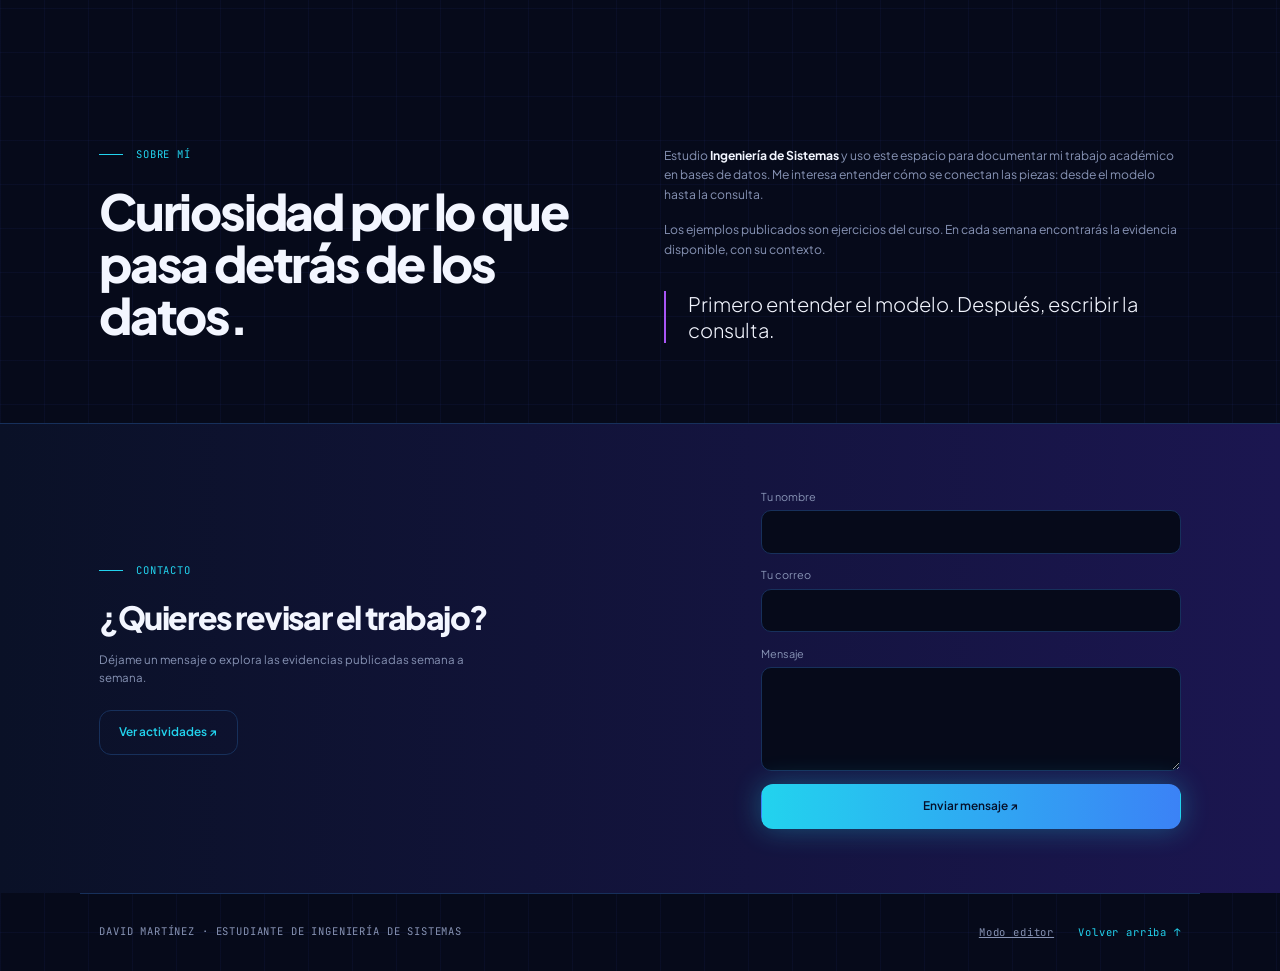
==== commit 3ee1bf3e: "Cargar motor del juego Encesta" ====
--- a/index.html
+++ b/index.html
@@ -214,5 +214,6 @@
 <script src="futuro.js"></script>
 <script src="logros.js"></script>
 <script src="retos.js"></script>
+<script src="game.js?v=20261118-1"></script>
 </body>
 </html>
--- a/styles.css
+++ b/styles.css
@@ -242,3 +242,24 @@
 @media(max-width:900px){
  .nav nav a[href="#actividades"]{display:inline-flex;align-items:center;justify-content:center}
 }
+
+/* Juego Encesta: diseño y controles responsive */
+#juego .hud{display:flex;align-items:center;gap:clamp(8px,2vw,18px);flex-wrap:wrap;padding:12px 14px;margin:16px 0 10px;border:1px solid rgba(34,211,238,.22);border-radius:14px;background:rgba(12,24,48,.8);color:#a9bad8;font-size:.72rem}
+#juego .hud span{white-space:nowrap}
+#juego .hud b{color:#eaf7ff}
+#juego .hud .mini{margin-left:auto}
+.gwrap{position:relative;width:100%;max-width:900px;margin:0 auto;overflow:hidden;border:1px solid rgba(34,211,238,.32);border-radius:18px;background:#081326;box-shadow:0 16px 50px rgba(0,0,0,.28)}
+#gm{display:block;width:100%;height:auto;aspect-ratio:16/10;touch-action:none;cursor:grab}
+#gm:active{cursor:grabbing}
+.gover{position:absolute;inset:0;display:none;align-items:center;justify-content:center;padding:16px;background:rgba(3,9,23,.72);backdrop-filter:blur(5px)}
+.gover.show{display:flex}
+.game-card{width:min(100%,430px);max-height:100%;overflow:auto;padding:24px;border:1px solid rgba(34,211,238,.4);border-radius:18px;background:linear-gradient(145deg,#15274a,#0a1429);box-shadow:0 20px 60px #0008;text-align:center;color:#edf6ff}
+.game-kicker{color:#22d3ee;font-size:.7rem;letter-spacing:.16em}
+.game-card h3{margin:8px 0;font-size:clamp(1.3rem,4vw,2rem)}
+.game-card p:not(.game-kicker){color:#a9bad8;line-height:1.6;font-size:.9rem}
+.game-actions{display:flex;justify-content:center;gap:8px;flex-wrap:wrap;margin-top:18px}
+.game-actions button{padding:10px 15px;border-radius:10px;font:600 .8rem inherit;cursor:pointer}
+.game-primary{border:0;background:linear-gradient(110deg,#22d3ee,#3b82f6);color:#071426}
+.game-secondary{border:1px solid rgba(34,211,238,.35);background:#0b1931;color:#dff8ff}
+.game-actions button:hover{filter:brightness(1.15);transform:translateY(-1px)}
+@media(max-width:600px){#juego .hud{font-size:.62rem;padding:9px;gap:8px}.game-card{padding:16px}.gwrap{border-radius:12px}}
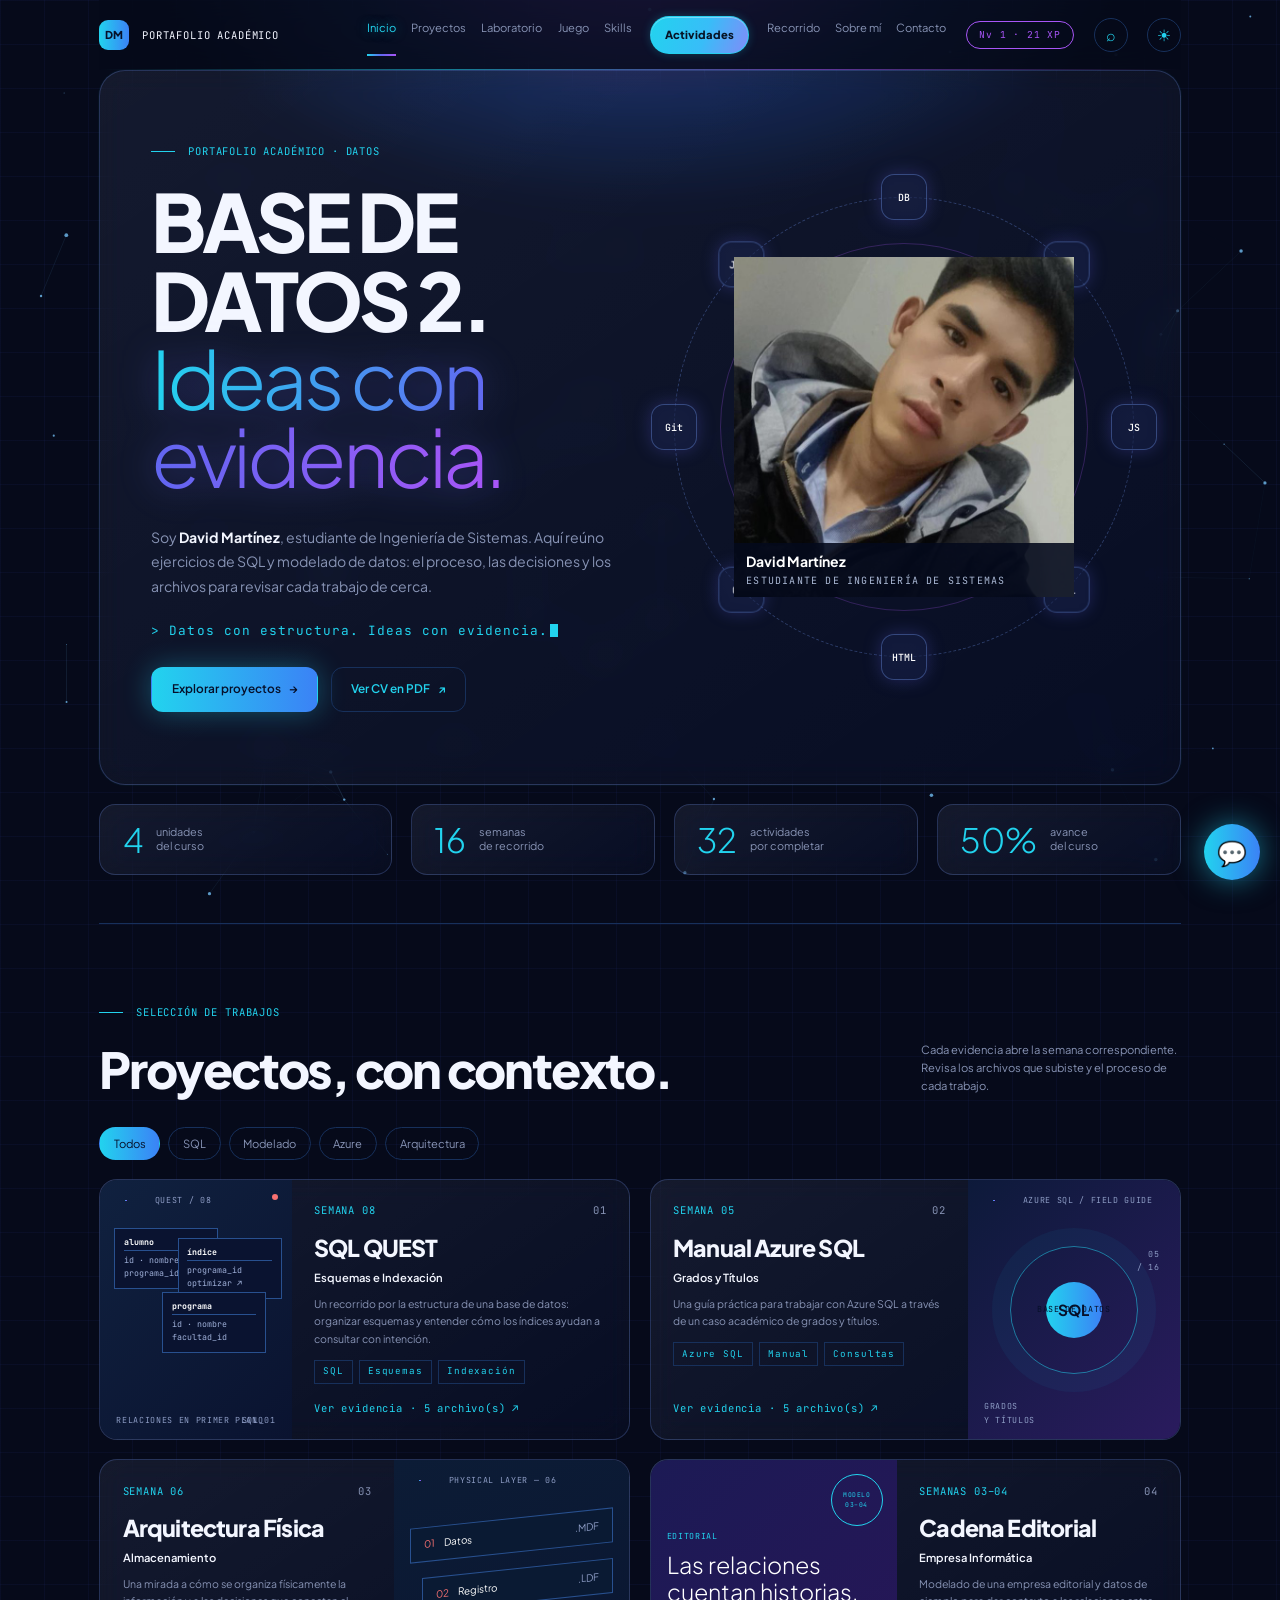
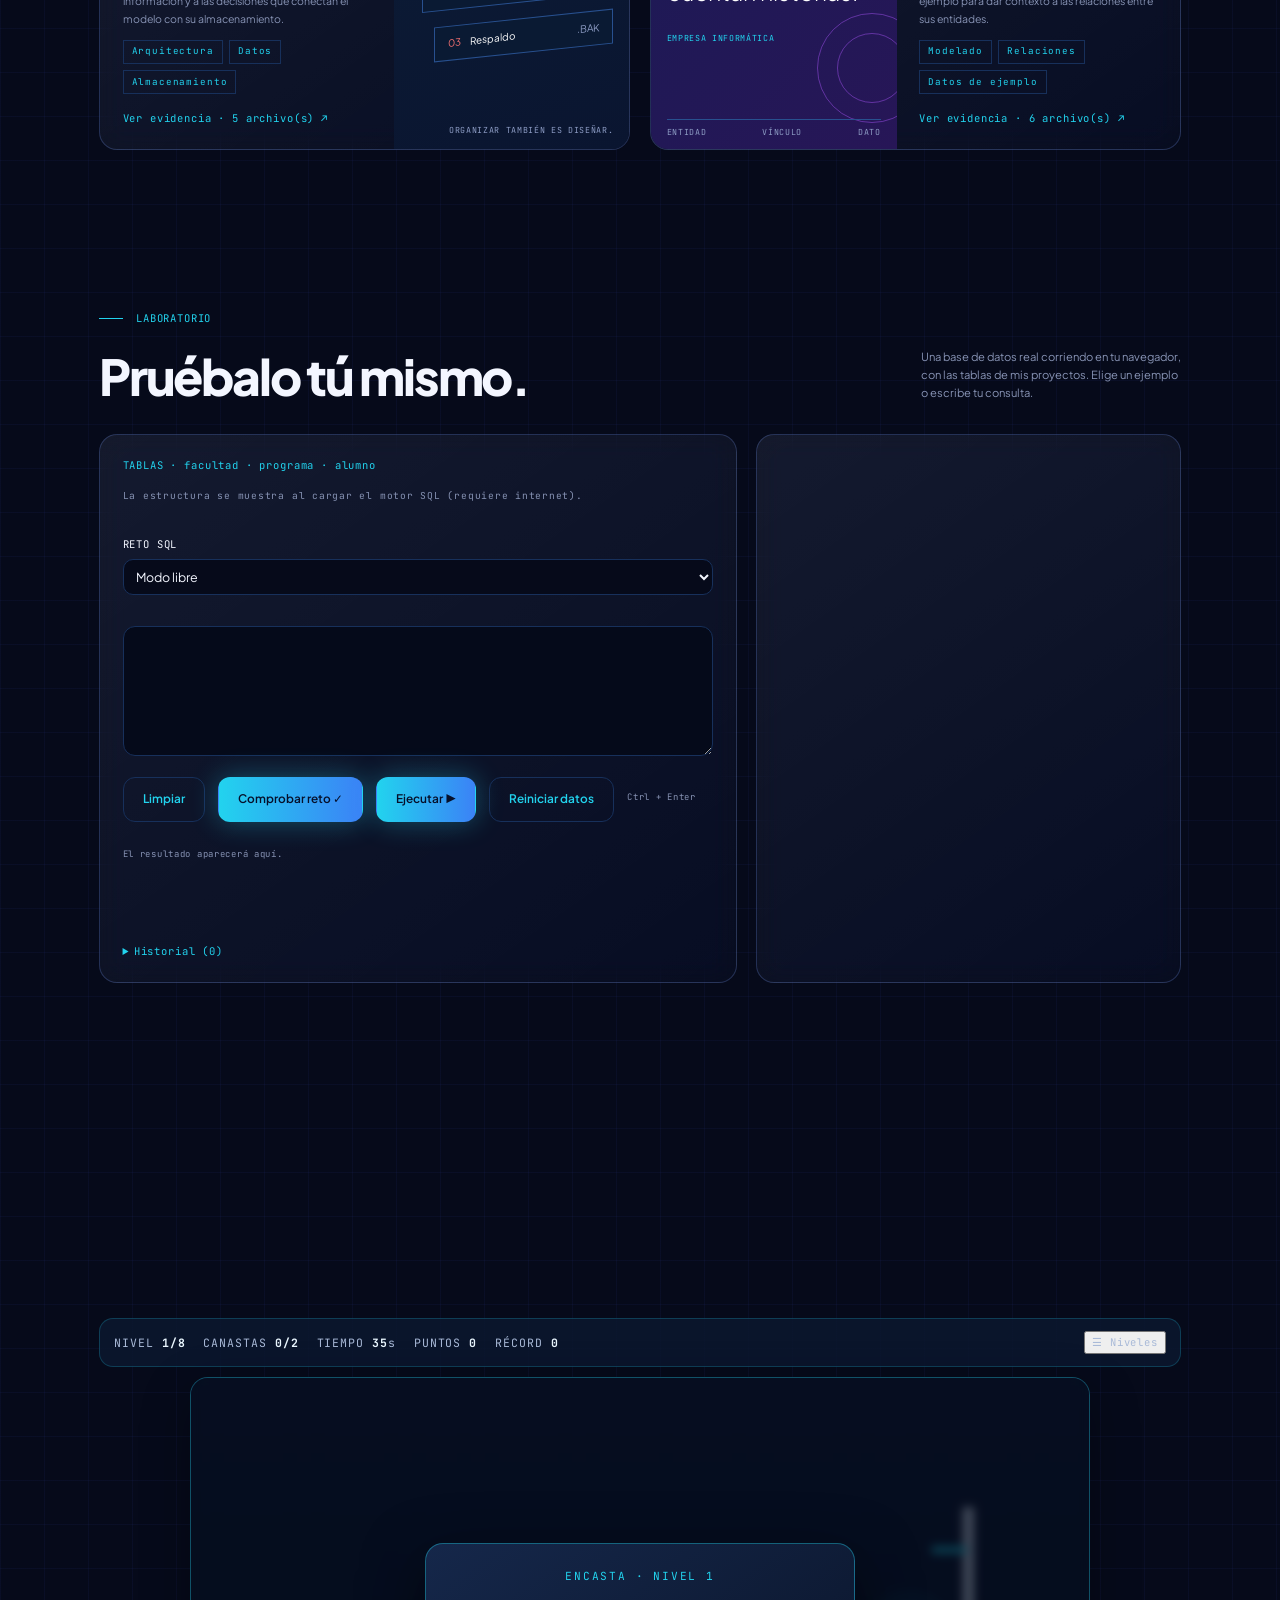
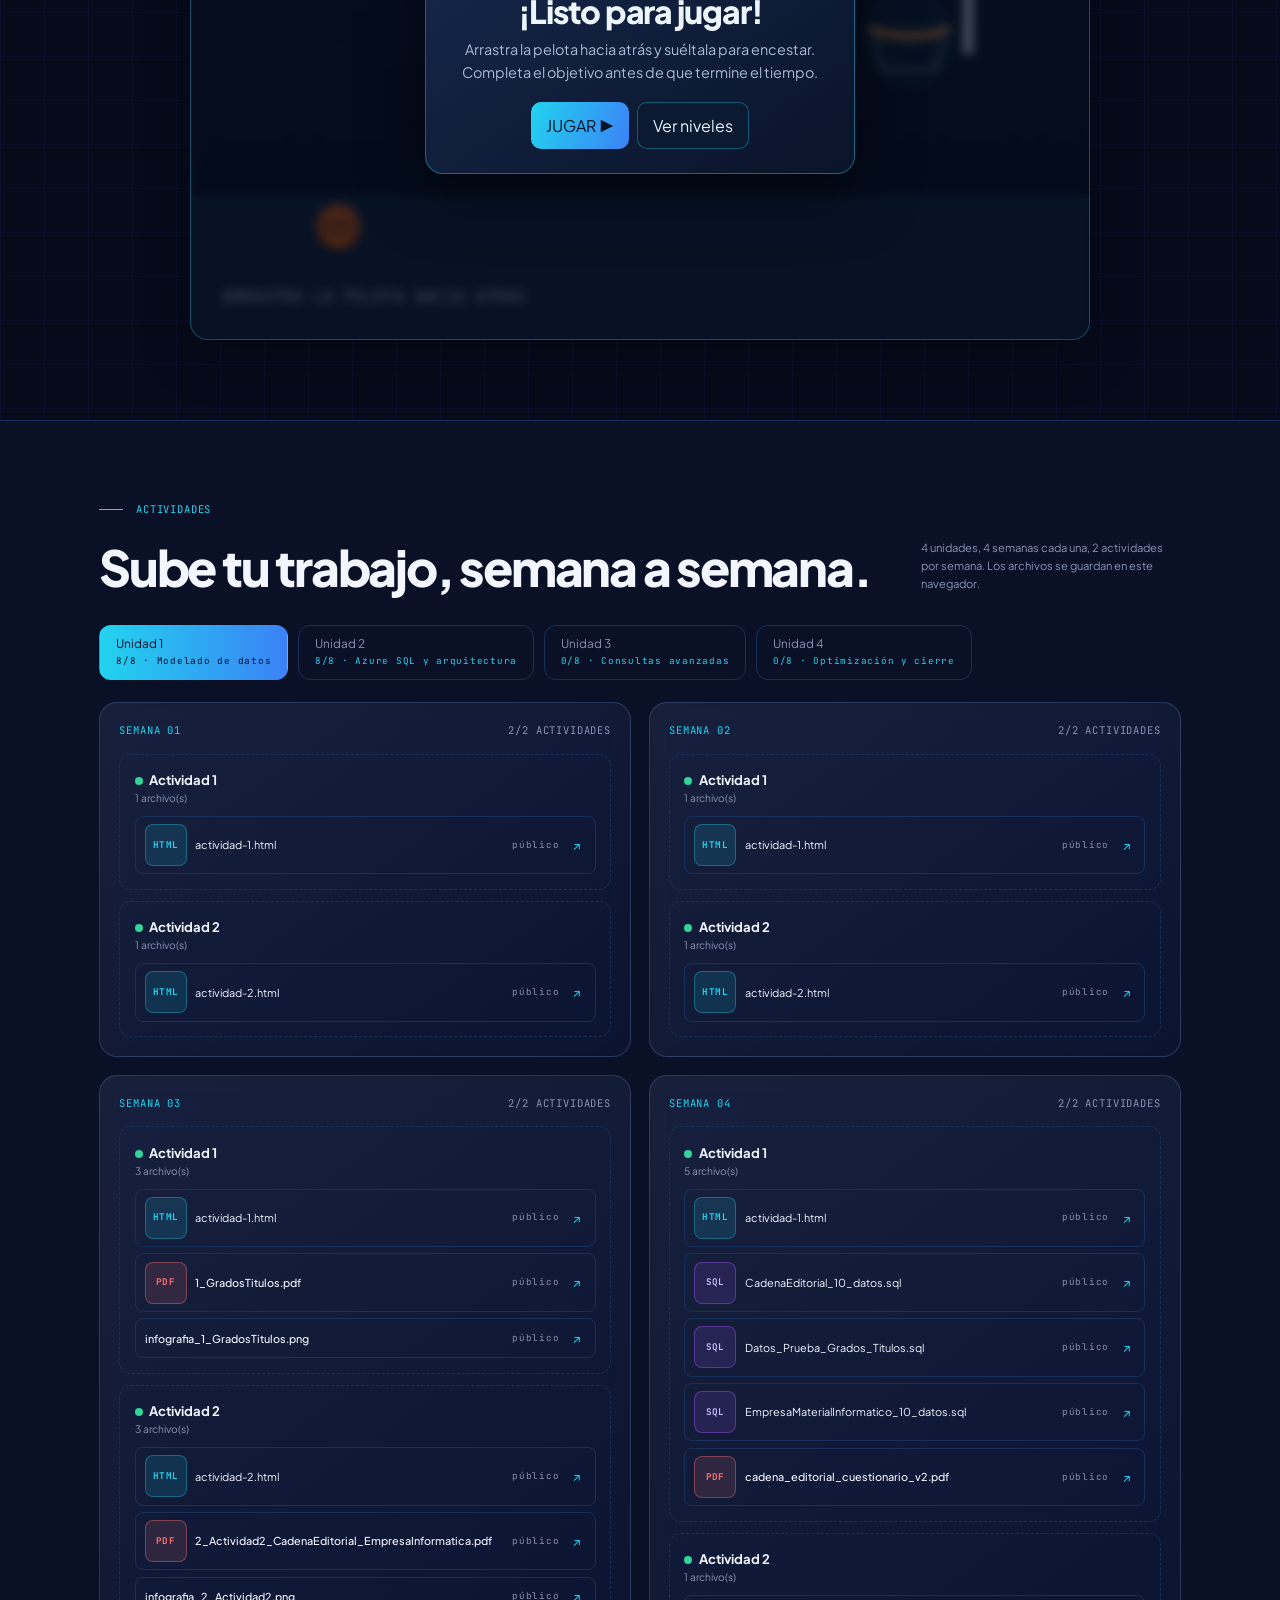
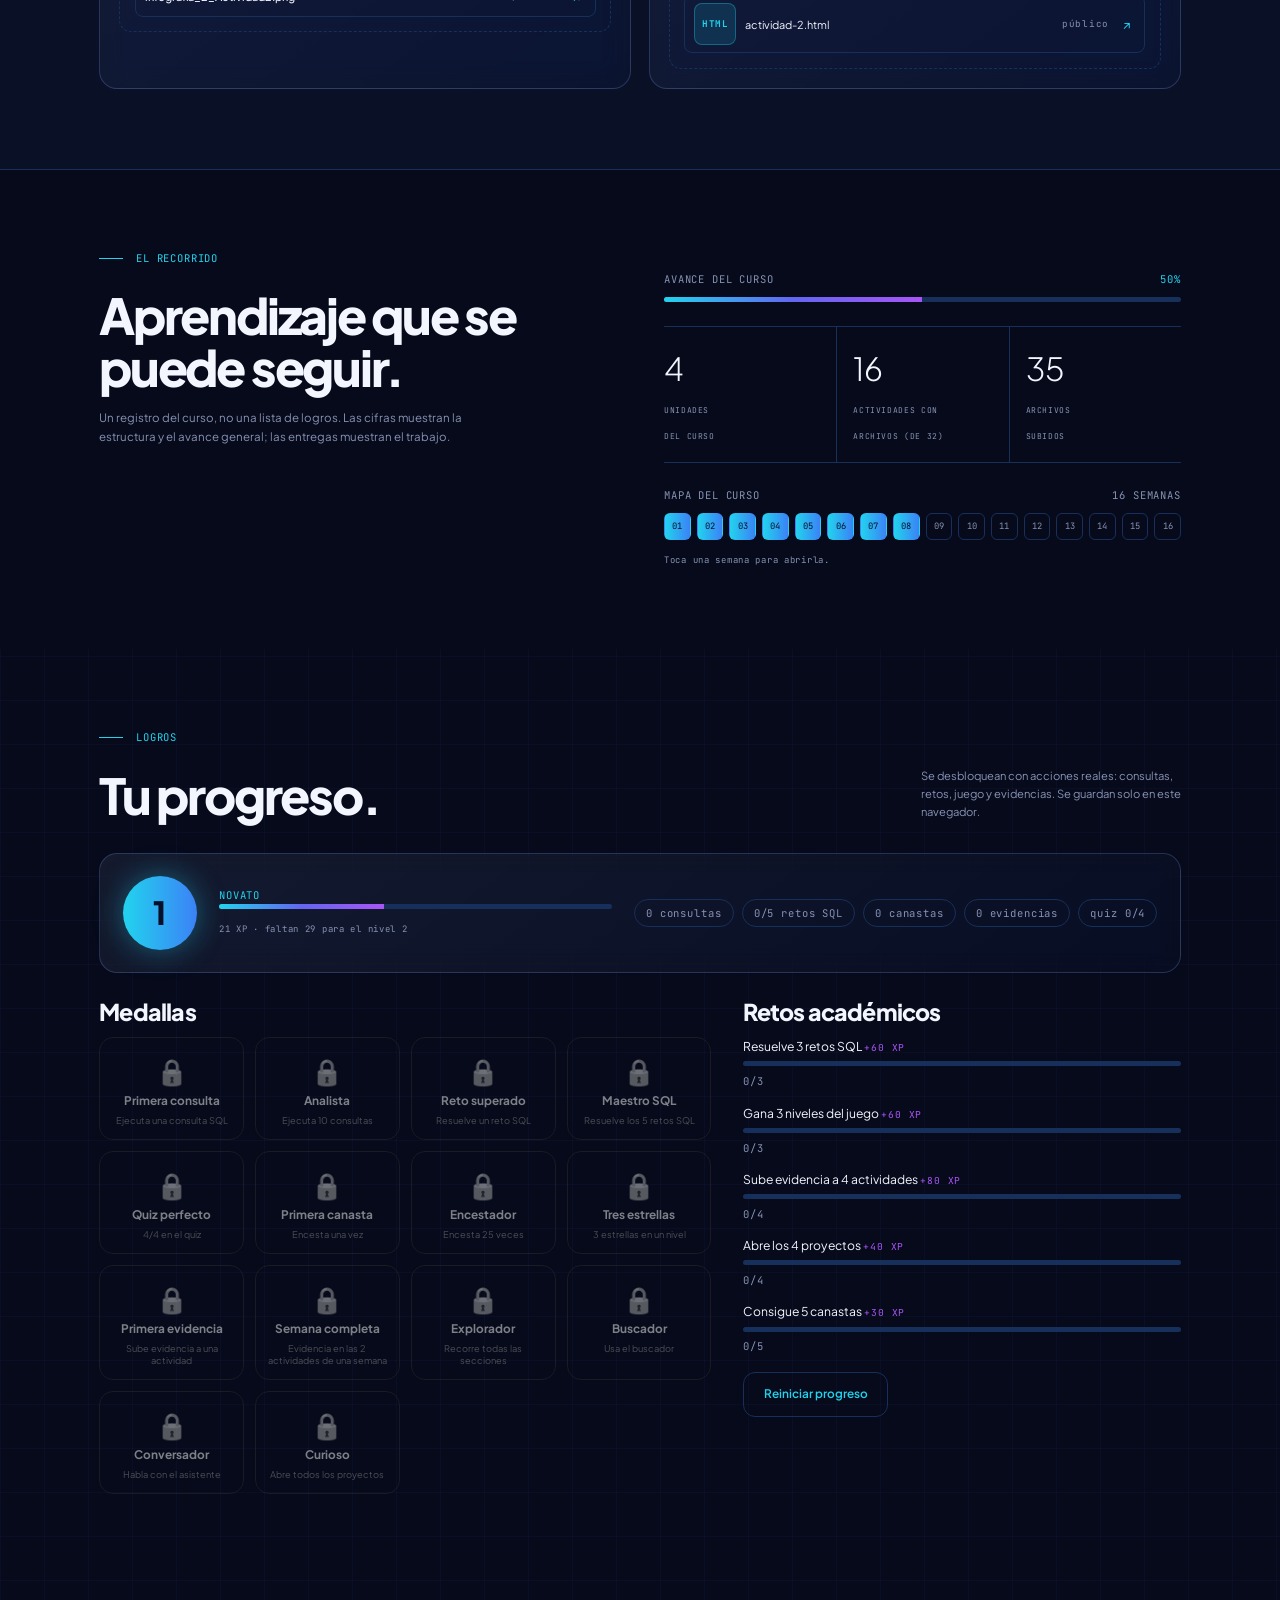
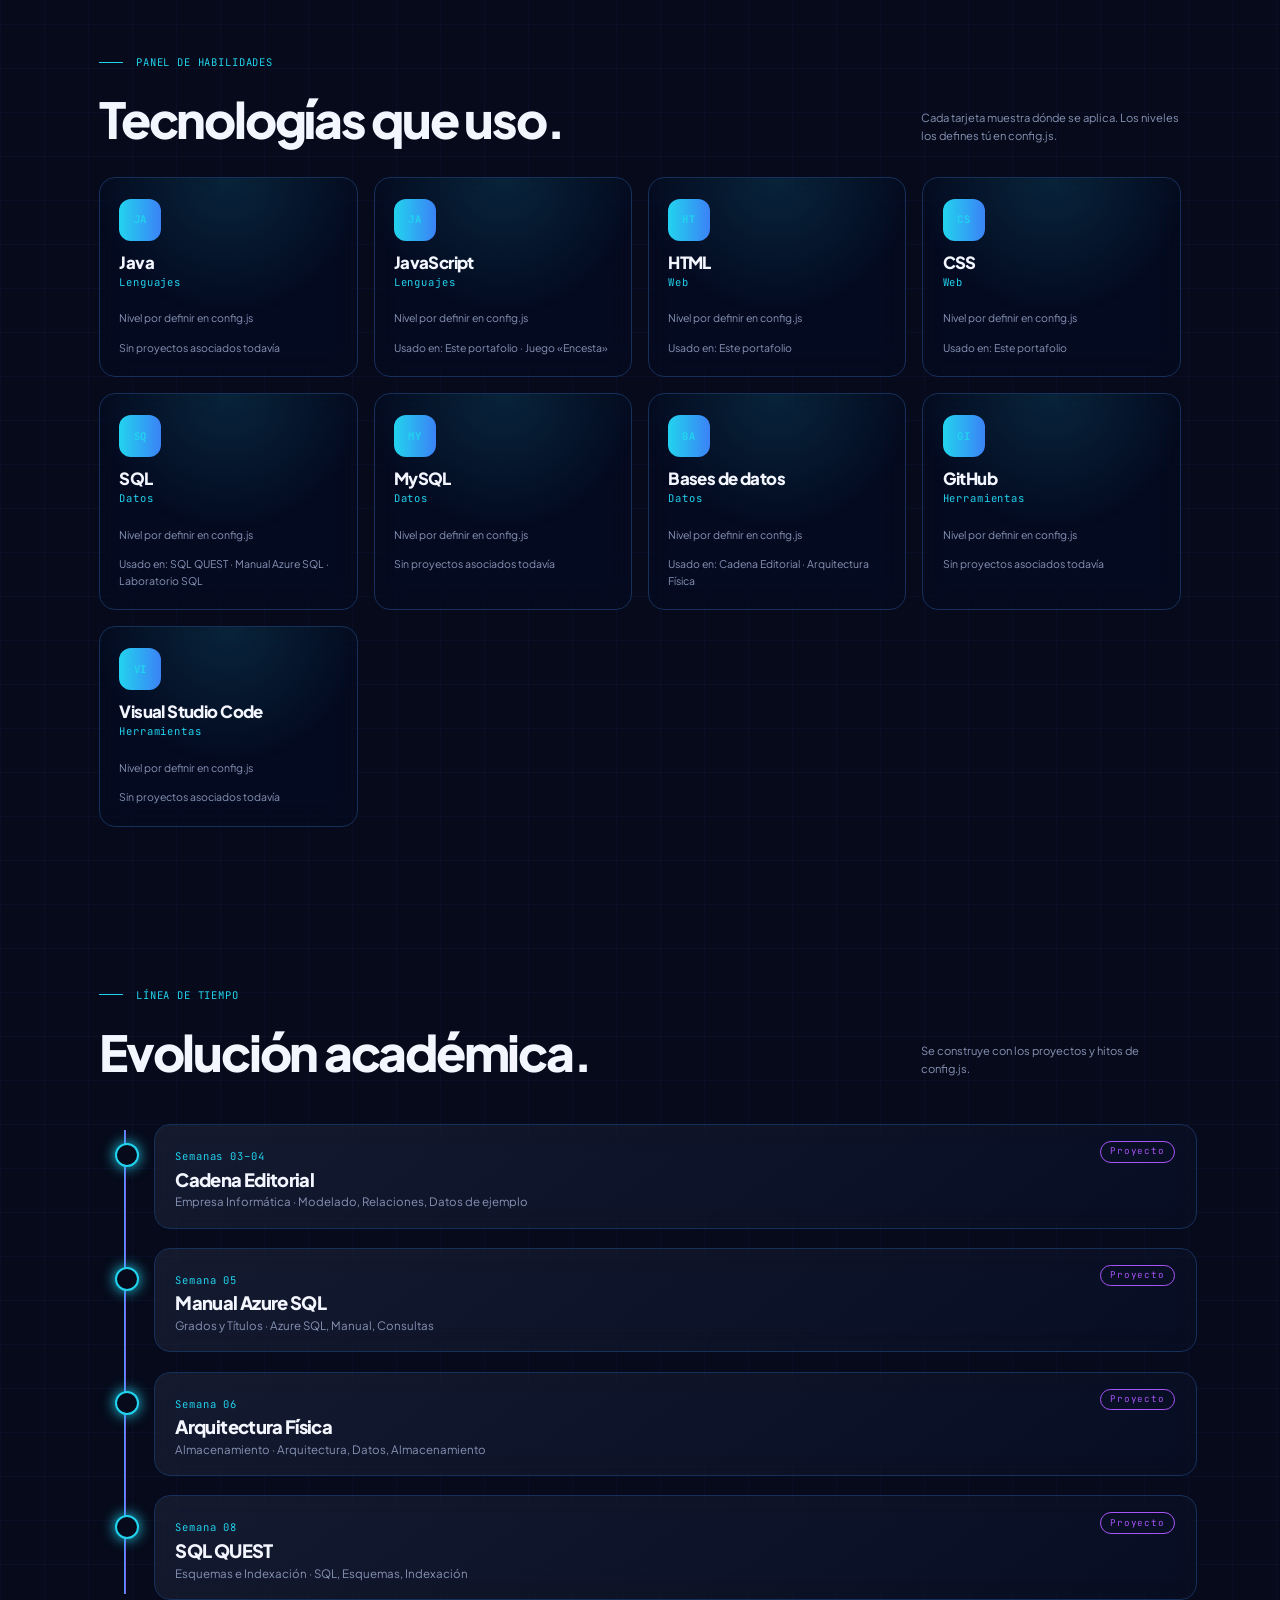
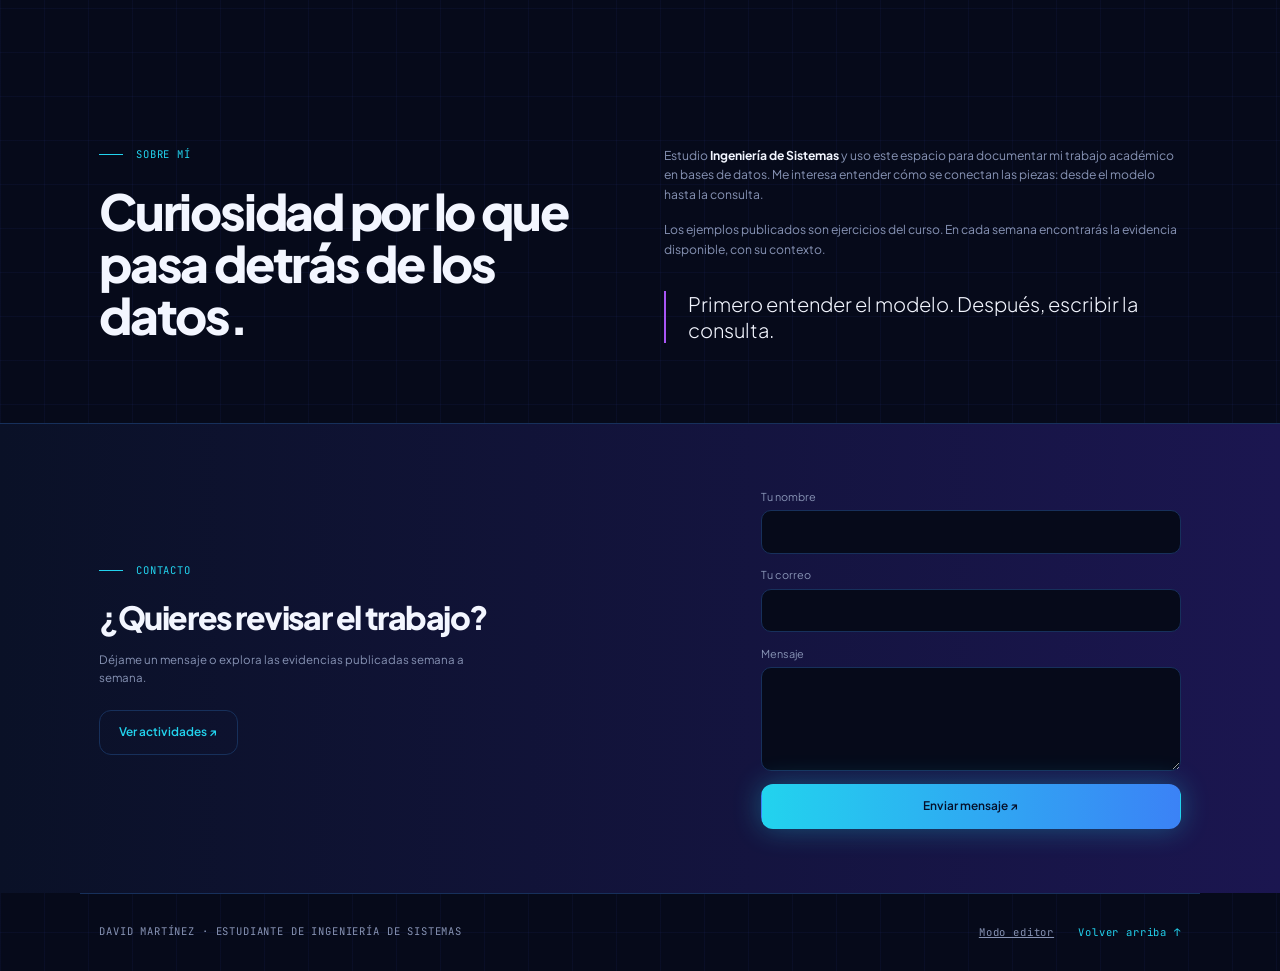
==== commit f7df4f4d: "Actualizar caché de estilos del juego Encesta" ====
--- a/index.html
+++ b/index.html
@@ -7,7 +7,7 @@
 <link rel="preconnect" href="https://fonts.googleapis.com">
 <link rel="preconnect" href="https://fonts.gstatic.com" crossorigin>
 <link href="https://fonts.googleapis.com/css2?family=Plus+Jakarta+Sans:wght@300;400;600;800&family=JetBrains+Mono:wght@400;500&display=swap" rel="stylesheet">
-<link rel="stylesheet" href="styles.css?v=20261118-activities-highlight">
+<link rel="stylesheet" href="styles.css?v=20261118-game-ui">
 <link rel="stylesheet" href="futuro.css">
 </head>
 <body>
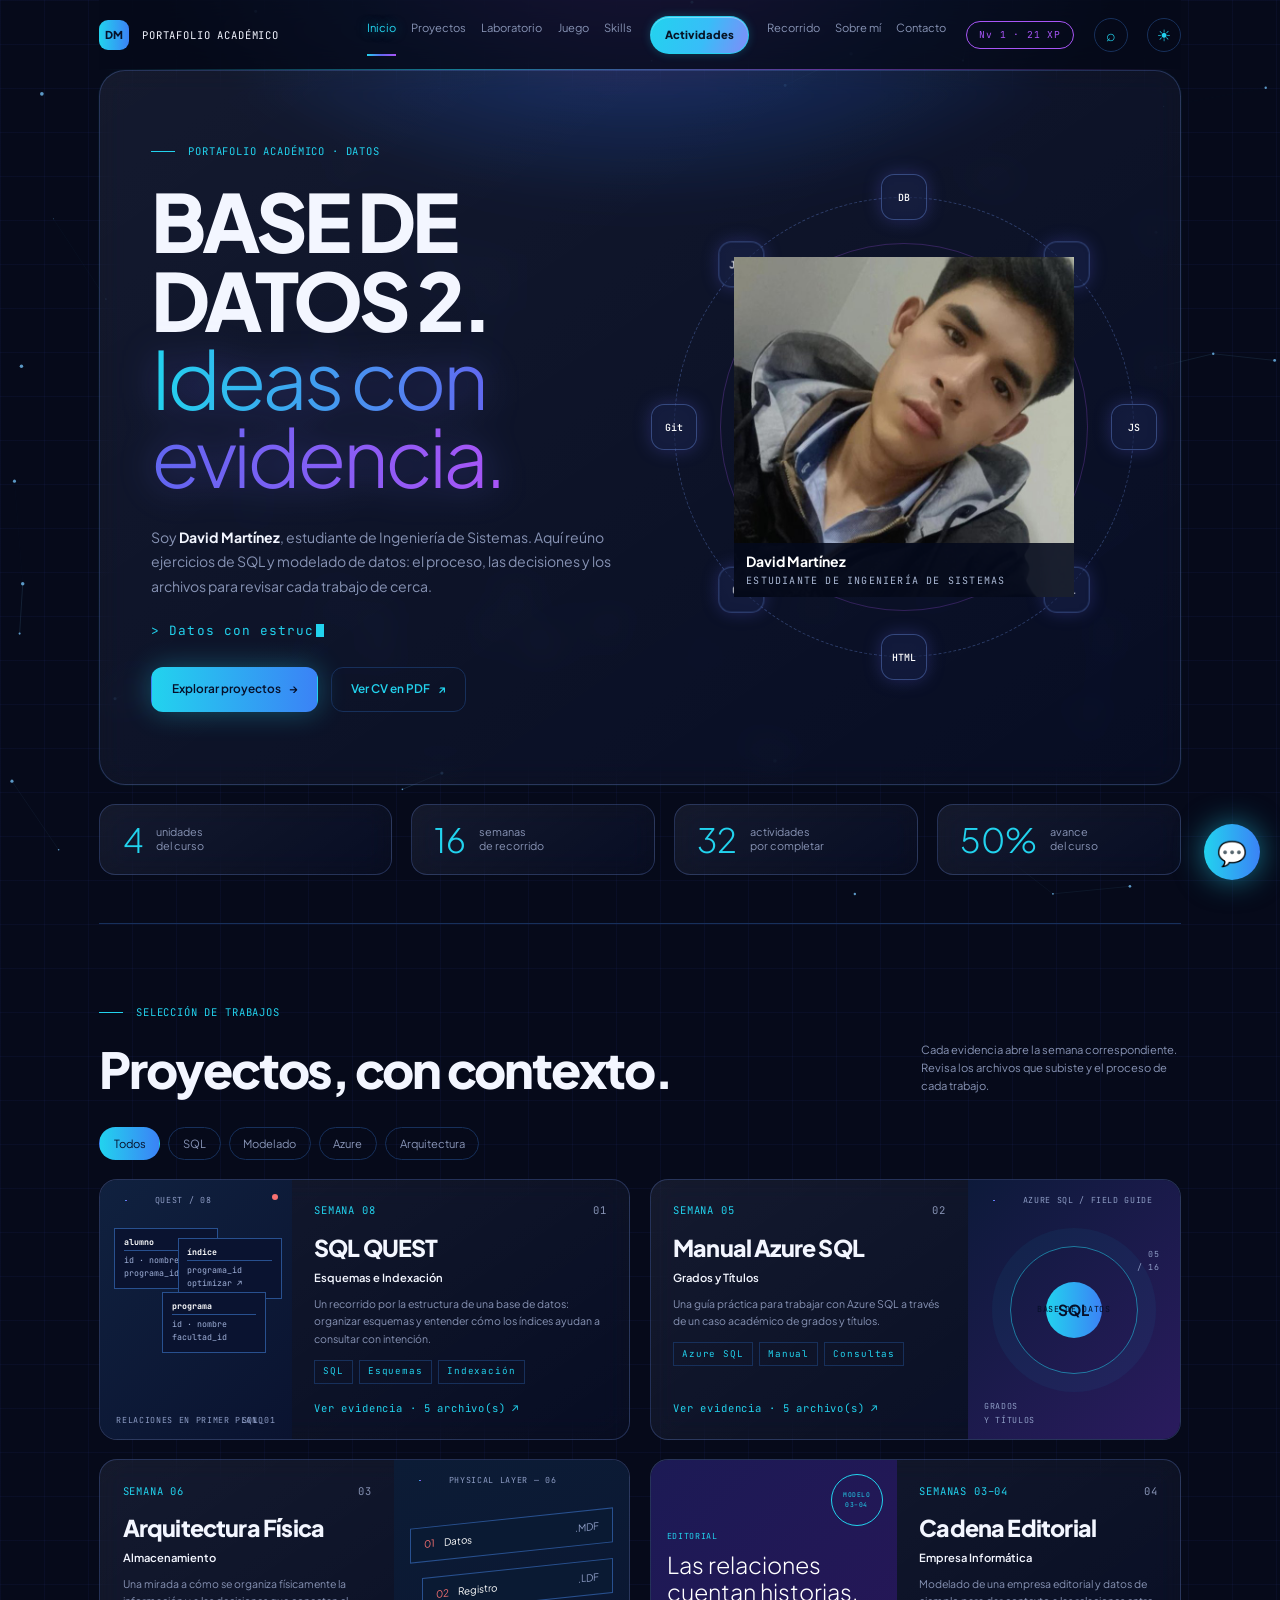
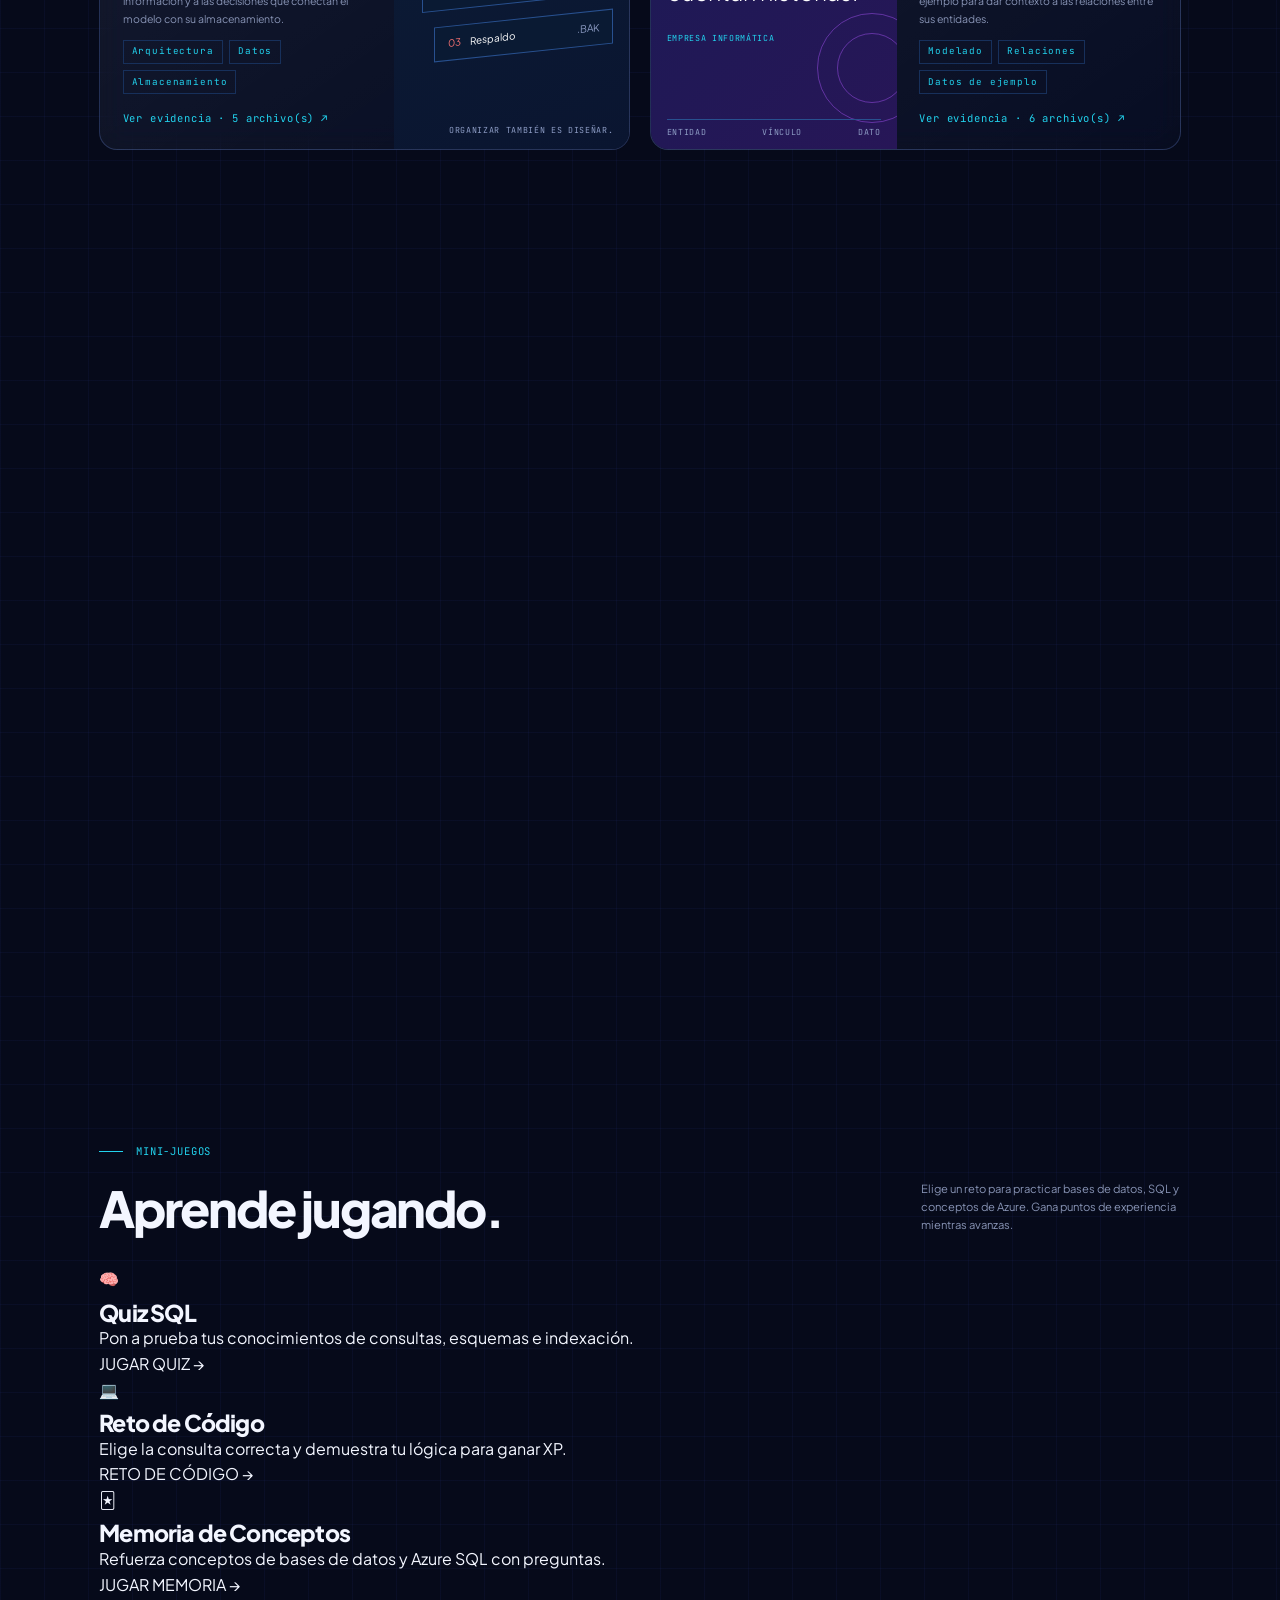
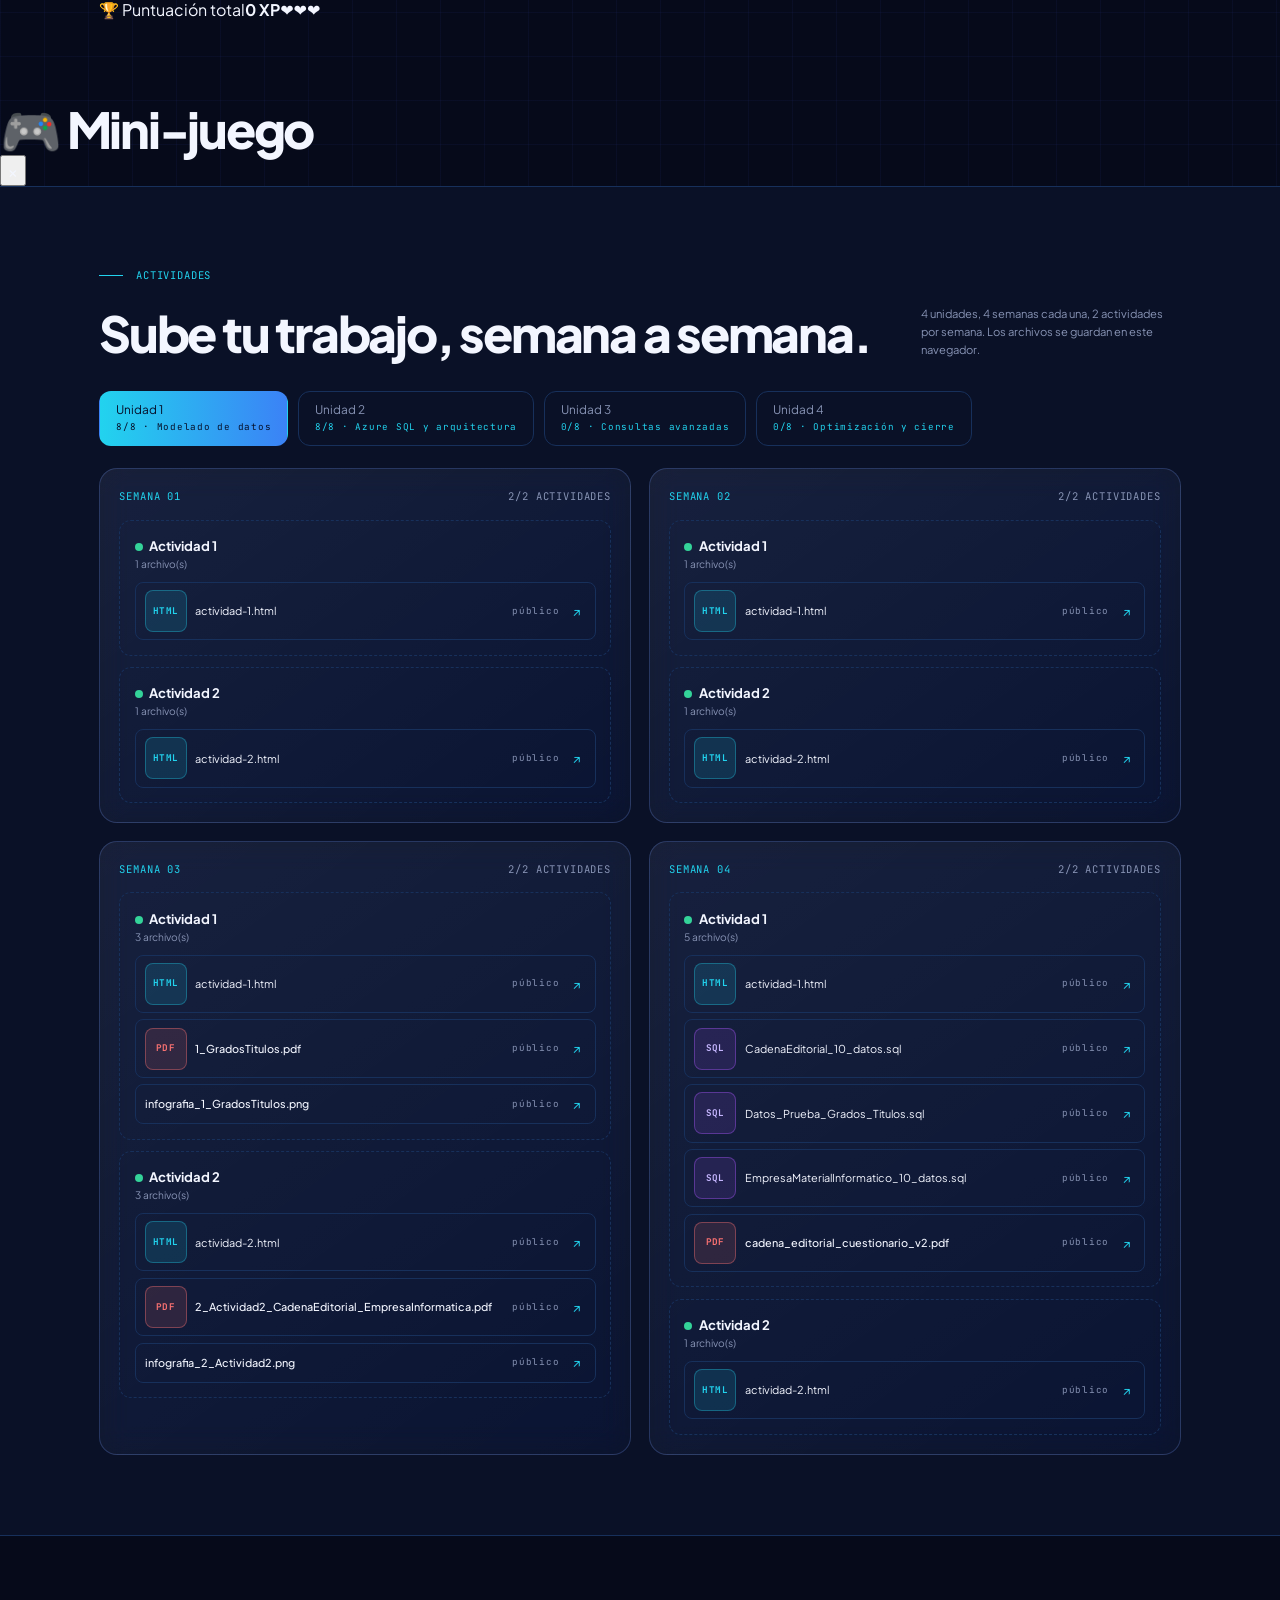
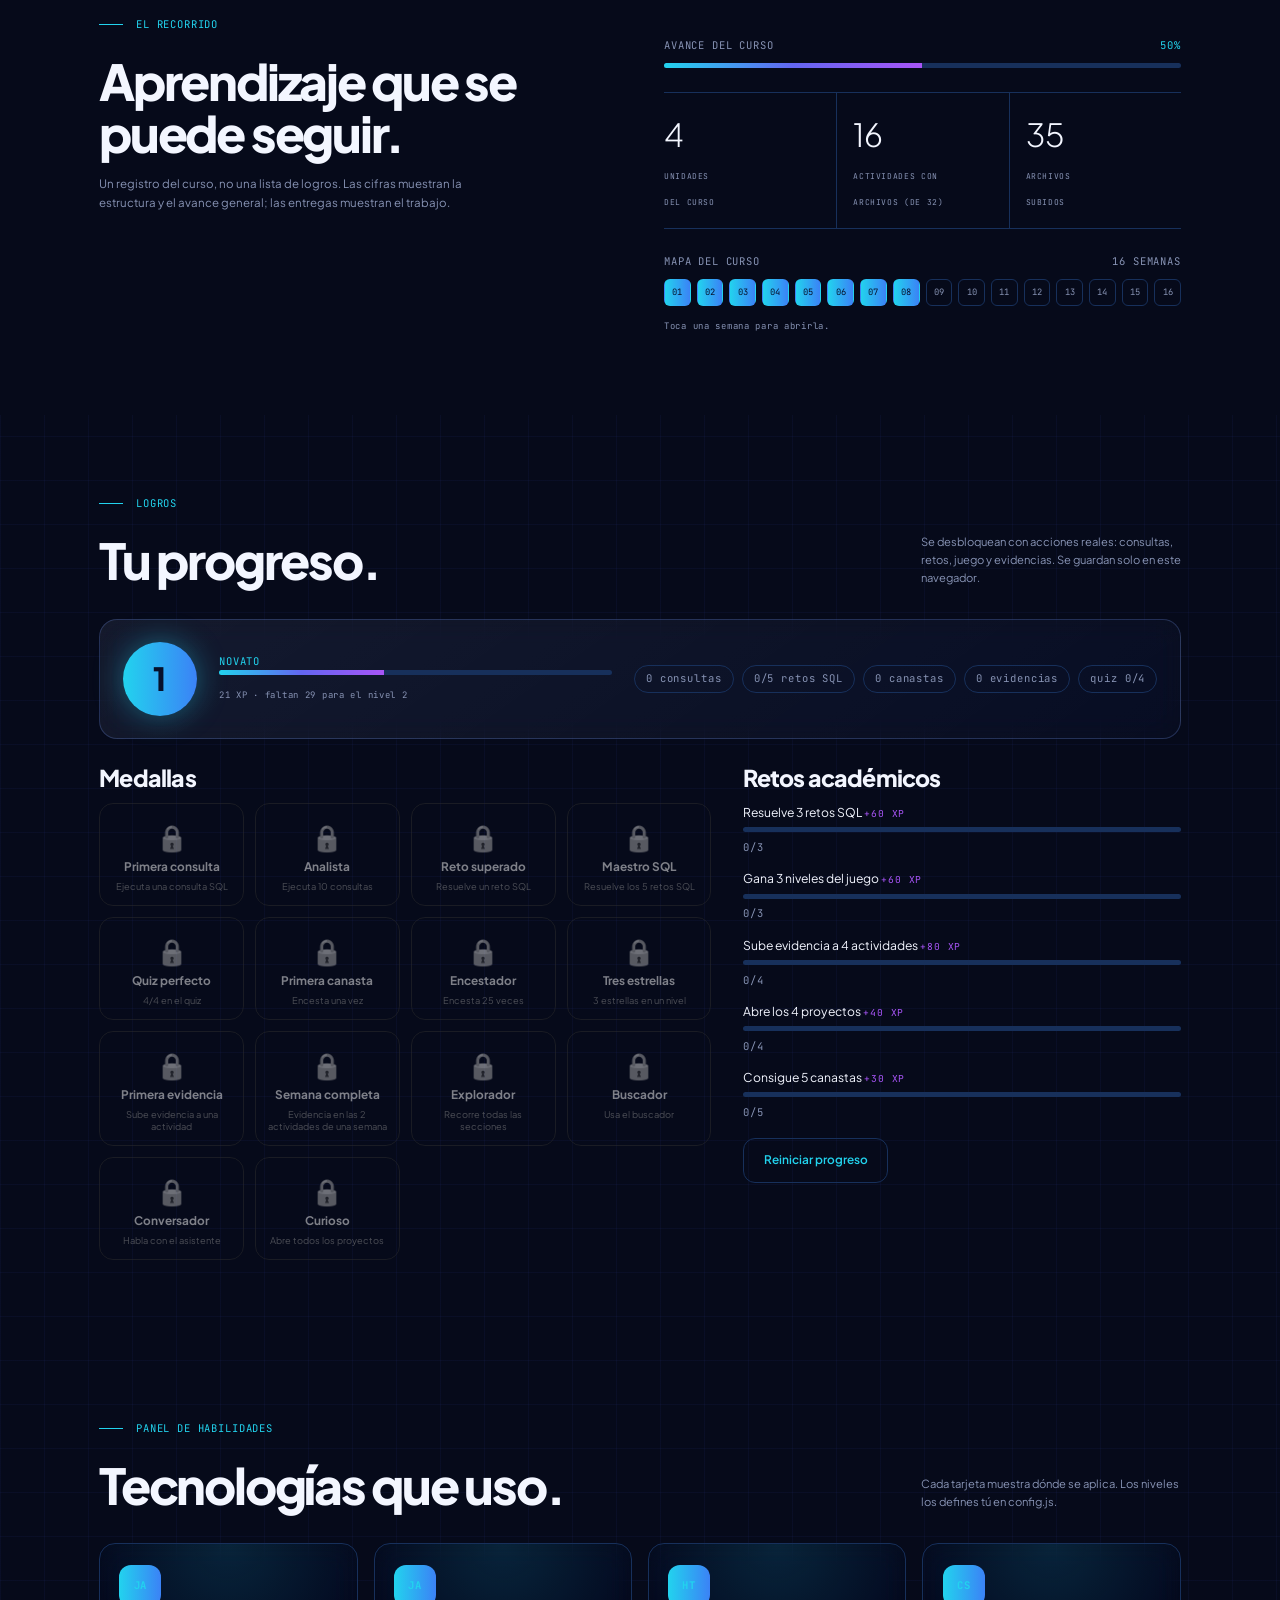
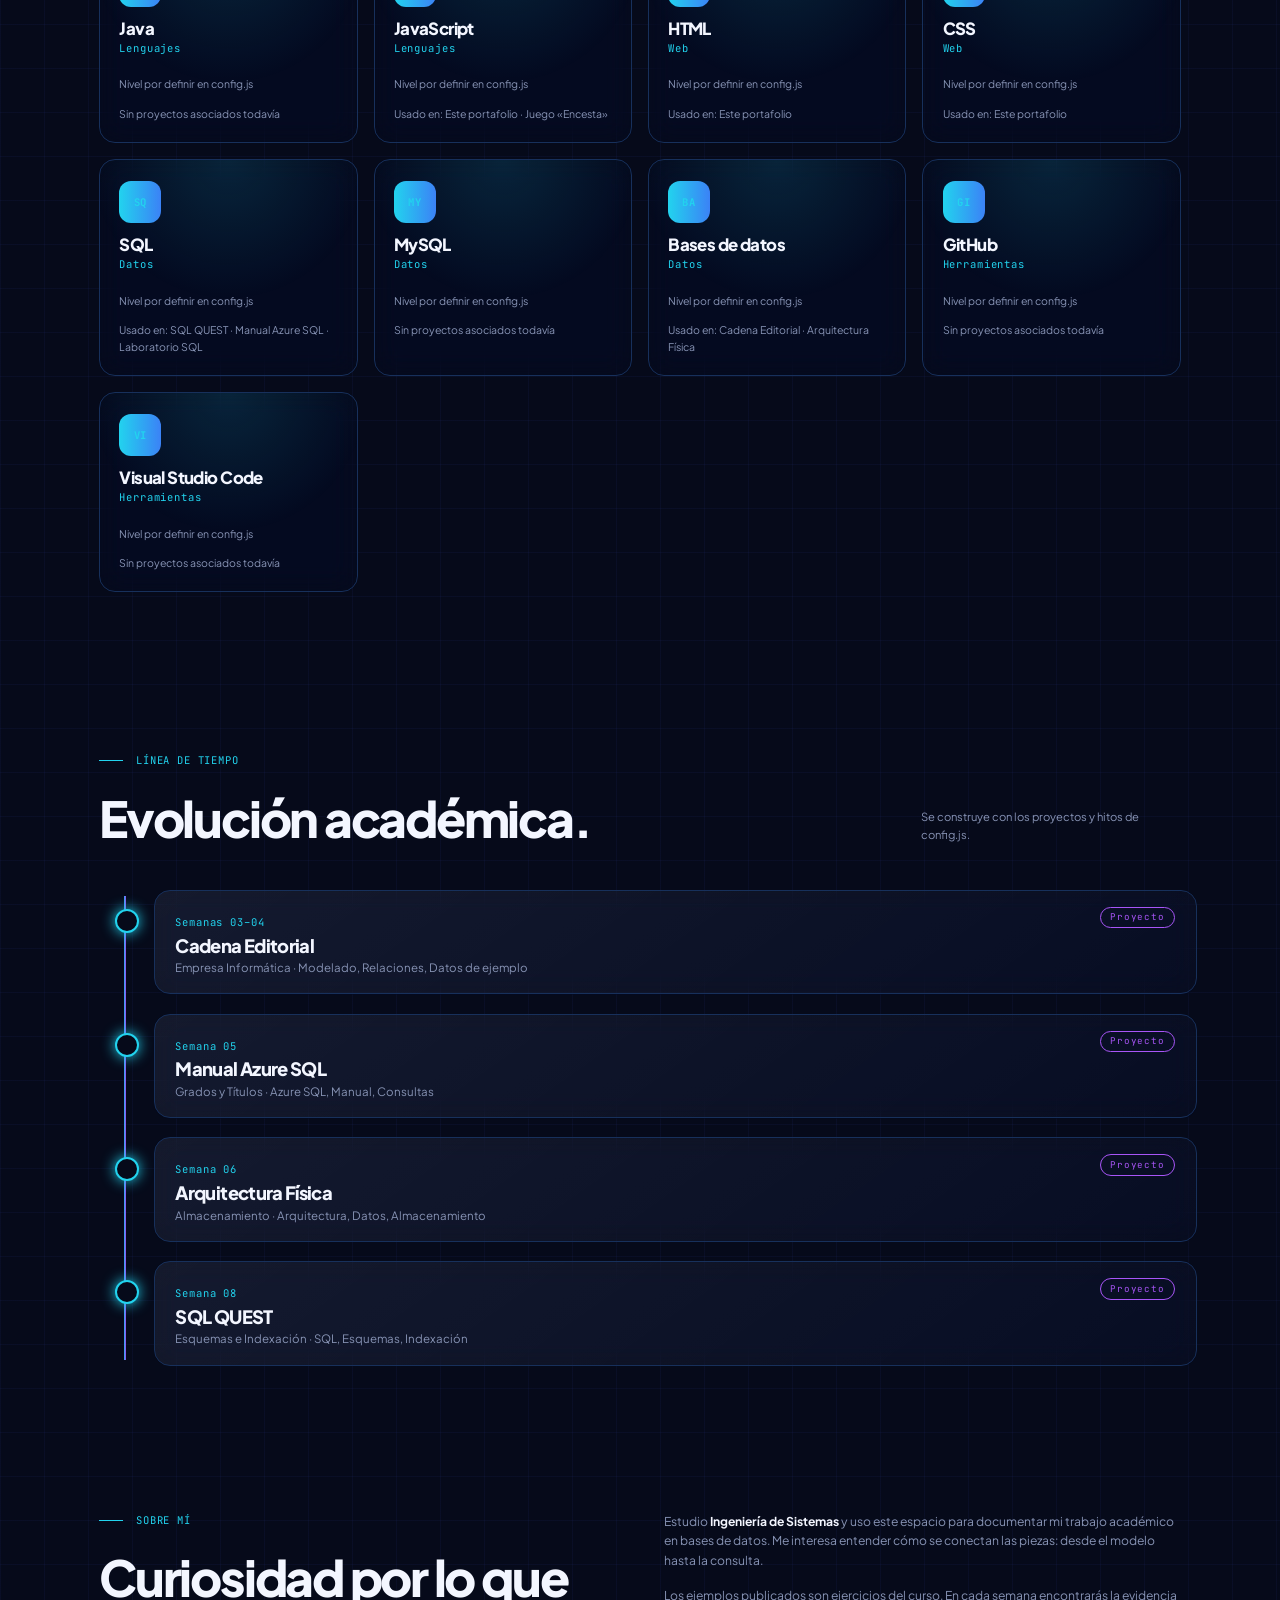
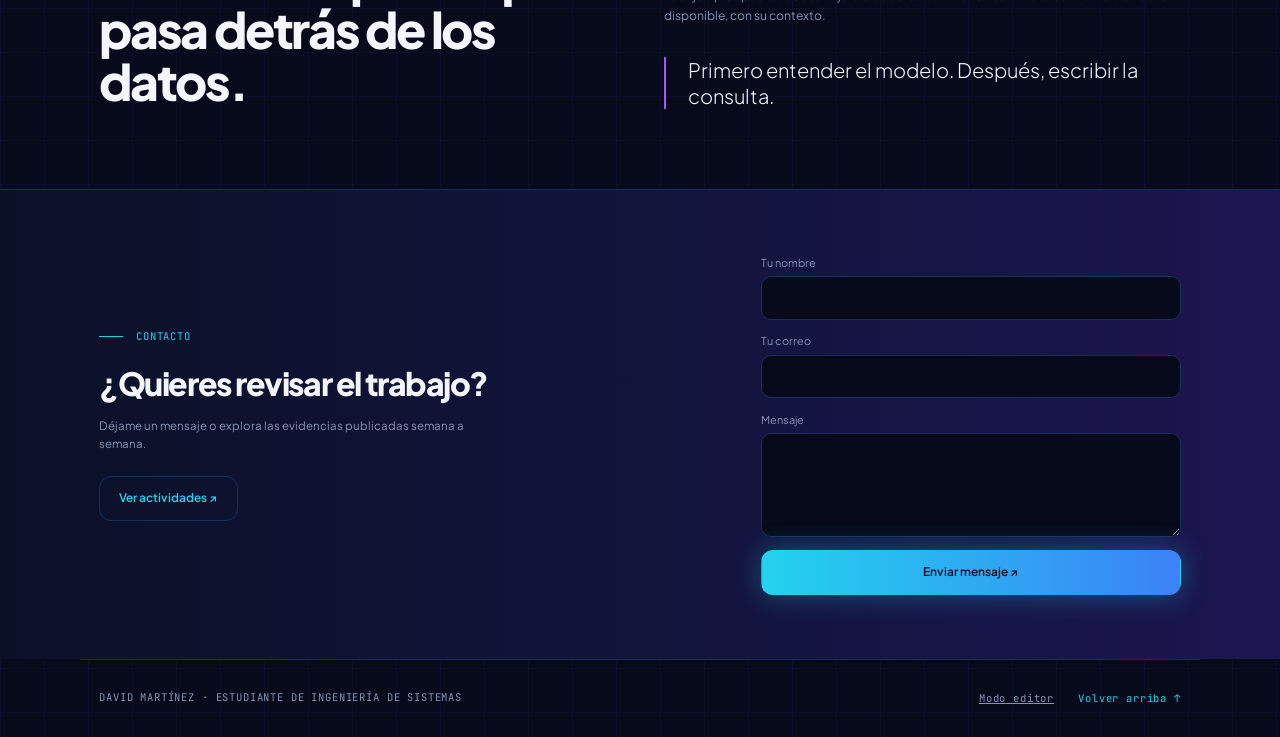
==== commit 279a6b78: "Restaurar mini-juegos originales del portafolio final" ====
--- a/index.html
+++ b/index.html
@@ -128,14 +128,36 @@
 <section class="sec" id="juego">
   <div class="wrap">
     <div class="sec-head">
-      <div><p class="eyebrow mono">JUEGO</p><h2>Encesta antes de que acabe el tiempo.</h2></div>
-      <p class="note">Tres dificultades y 8 niveles: aros que se mueven, viento y muros. Supera el objetivo antes de que se acabe el tiempo y gana hasta 3 estrellas.</p>
-    </div>
-    <div class="hud mono"><span>NIVEL <b id="gLvl">—</b></span><span>CANASTAS <b id="gGoal">0/0</b></span><span>TIEMPO <b id="gTime">0</b>s</span><span>PUNTOS <b id="gScore">0</b></span><span>RÉCORD <b id="gBest">0</b></span><button class="mini mono" id="gMenu" type="button">☰ Niveles</button></div>
-    <div class="gwrap"><canvas id="gm" width="640" height="400" aria-label="Juego de baloncesto: arrastra la pelota y suéltala"></canvas>
-      <div class="gover" id="gOver"></div></div>
-  </div>
-</section>
+      <div><p class="eyebrow mono">MINI-JUEGOS</p><h2>Aprende jugando.</h2></div>
+      <p class="note">Elige un reto para practicar bases de datos, SQL y conceptos de Azure. Gana puntos de experiencia mientras avanzas.</p>
+    </div>
+    <div class="mini-games">
+      <article class="mini-game-card" data-mode="sql" tabindex="0" role="button" aria-label="Jugar Quiz SQL">
+        <div class="mini-game-icon">🧠</div><h3>Quiz SQL</h3>
+        <p>Pon a prueba tus conocimientos de consultas, esquemas e indexación.</p>
+        <span class="mini-game-action">JUGAR QUIZ <span>→</span></span>
+      </article>
+      <article class="mini-game-card" data-mode="code" tabindex="0" role="button" aria-label="Jugar Reto de Código">
+        <div class="mini-game-icon">💻</div><h3>Reto de Código</h3>
+        <p>Elige la consulta correcta y demuestra tu lógica para ganar XP.</p>
+        <span class="mini-game-action">RETO DE CÓDIGO <span>→</span></span>
+      </article>
+      <article class="mini-game-card" data-mode="memory" tabindex="0" role="button" aria-label="Jugar Memoria de Conceptos">
+        <div class="mini-game-icon">🃏</div><h3>Memoria de Conceptos</h3>
+        <p>Refuerza conceptos de bases de datos y Azure SQL con preguntas.</p>
+        <span class="mini-game-action">JUGAR MEMORIA <span>→</span></span>
+      </article>
+    </div>
+    <div class="mini-game-score"><span>🏆 Puntuación total</span><strong id="totalXP">0 XP</strong><span id="gameHearts" aria-label="Vidas">❤️❤️❤️</span></div>
+  </div>
+</section>
+
+<div class="mini-game-modal" id="gameModal" aria-hidden="true">
+  <div class="mini-game-dialog" role="dialog" aria-modal="true" aria-labelledby="gameTitle">
+    <div class="mini-game-modal-head"><h2 id="gameTitle">🎮 Mini-juego</h2><button type="button" id="closeGame" aria-label="Cerrar">×</button></div>
+    <div class="mini-game-modal-body" id="gameBody"></div>
+  </div>
+</div>
 
 <section class="band" id="actividades">
   <div class="wrap">
@@ -214,6 +236,6 @@
 <script src="futuro.js"></script>
 <script src="logros.js"></script>
 <script src="retos.js"></script>
-<script src="game.js?v=20261118-1"></script>
+<script src="minijuegos.js?v=20261118-original"></script>
 </body>
 </html>
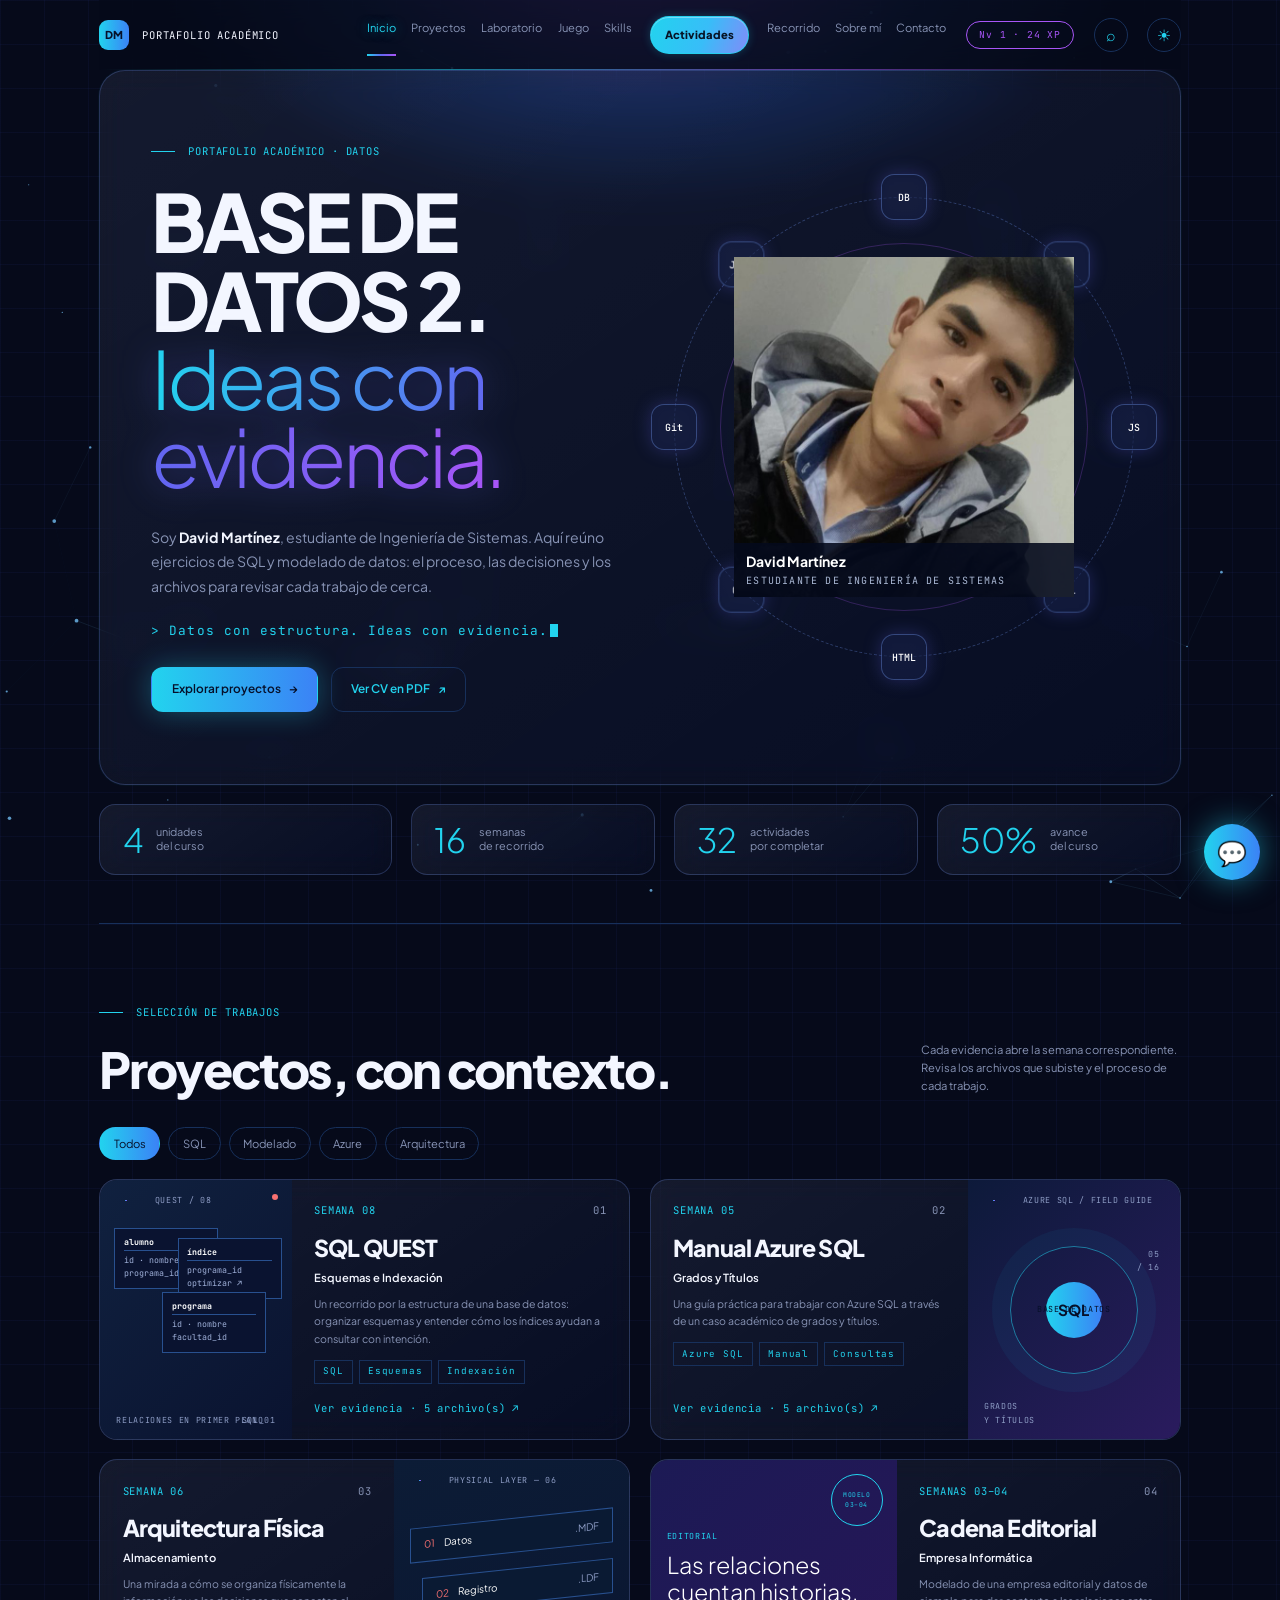
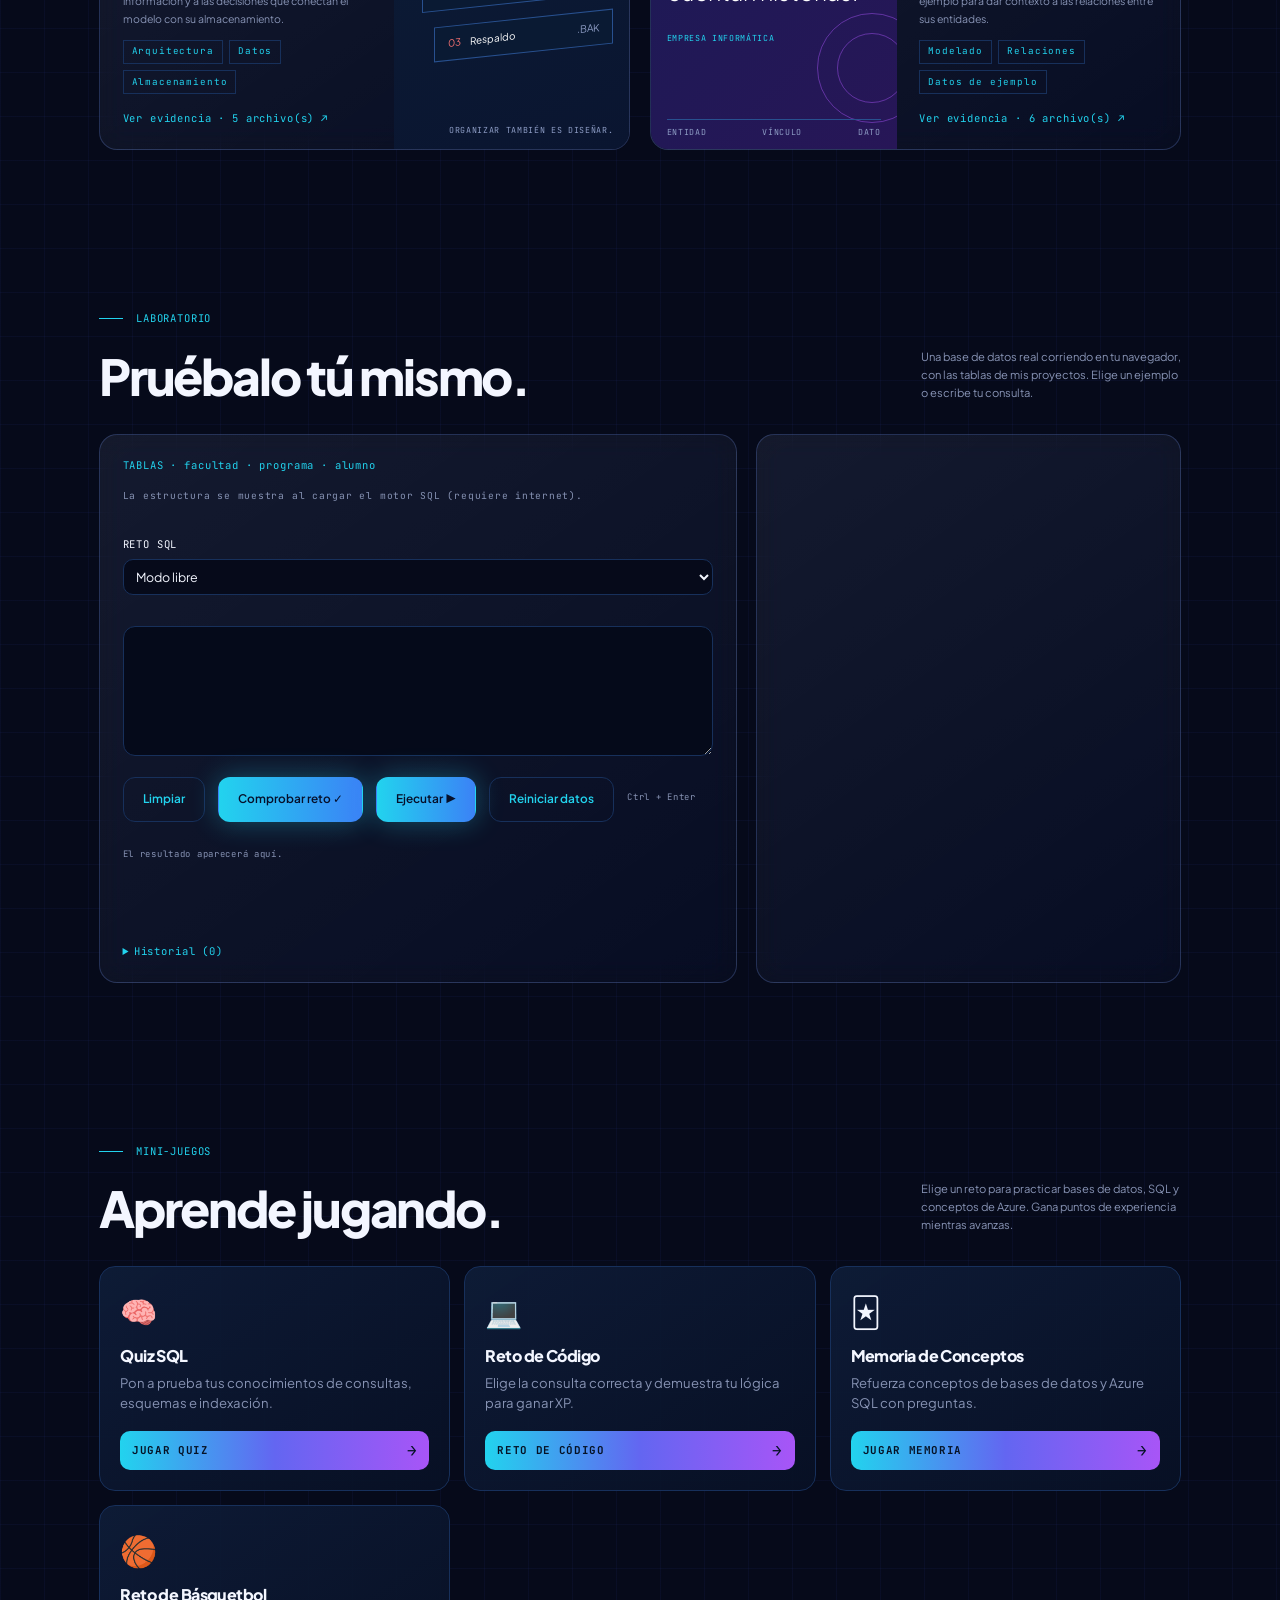
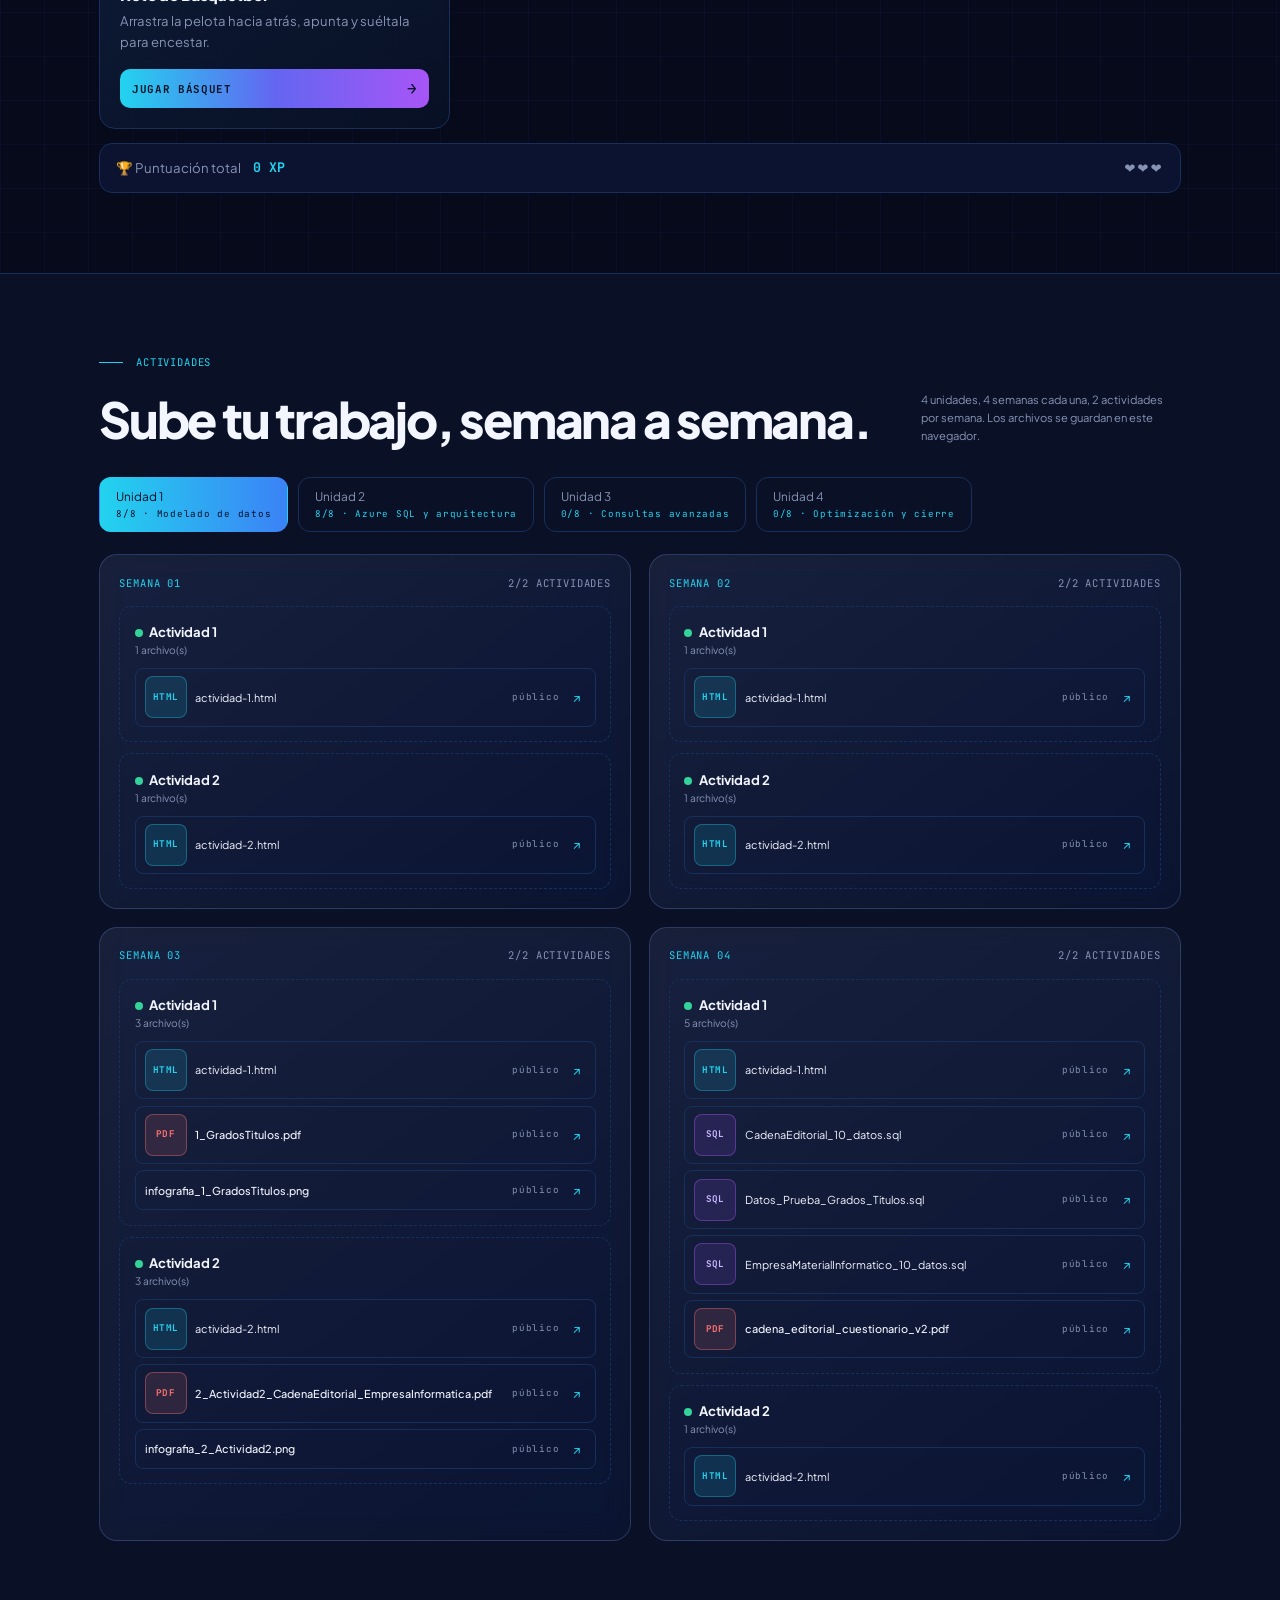
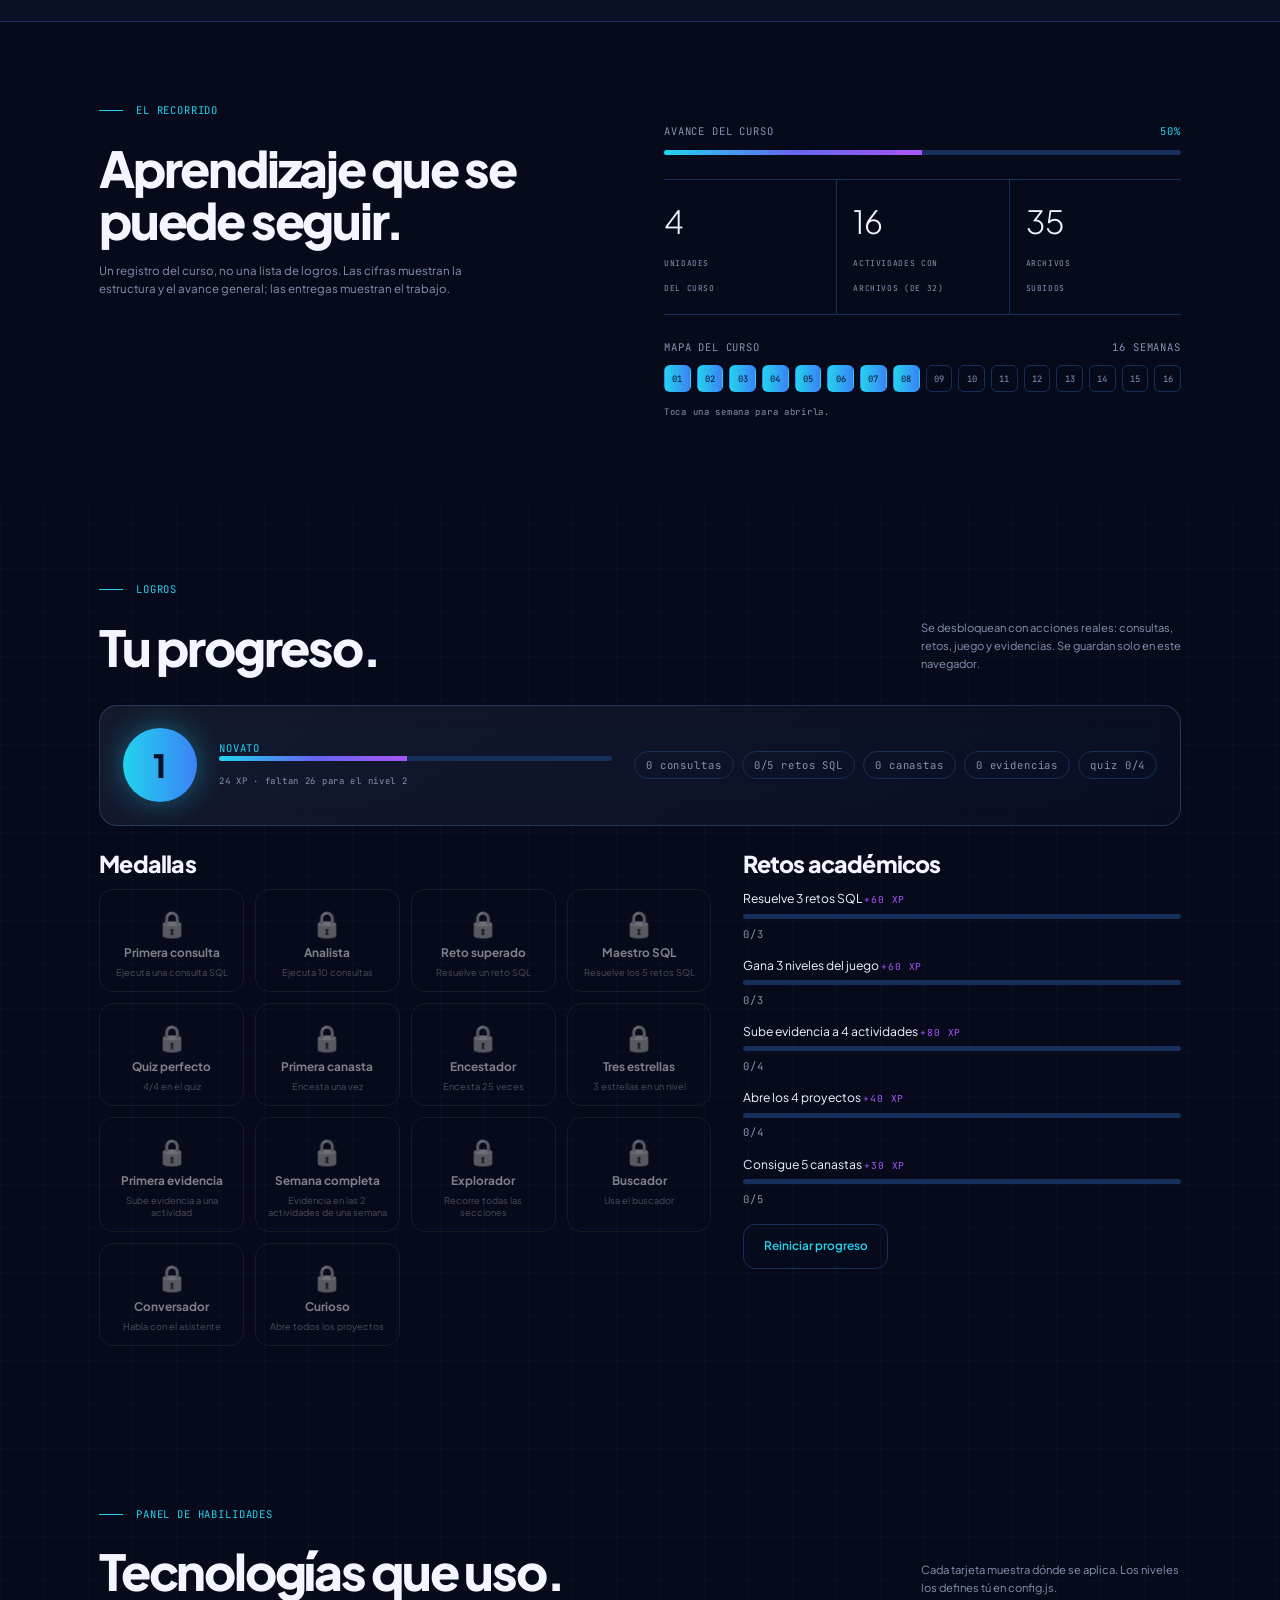
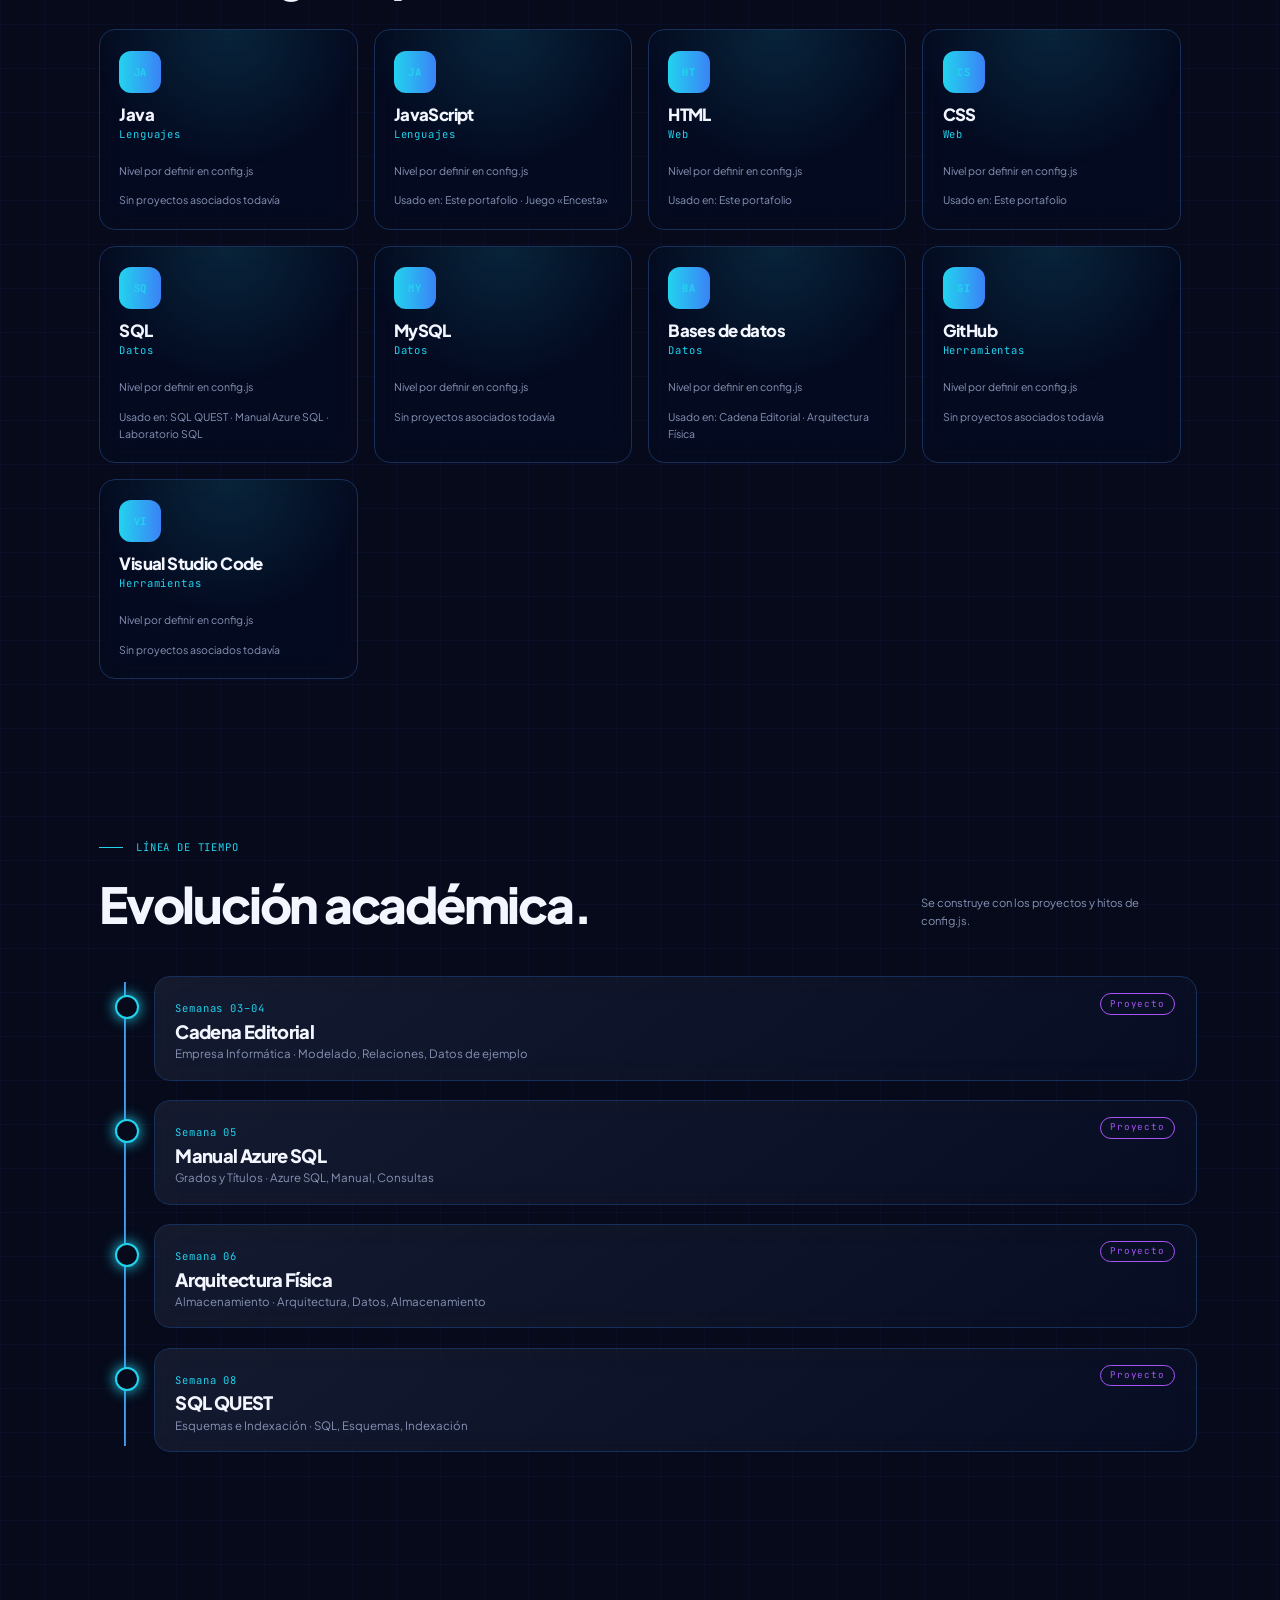
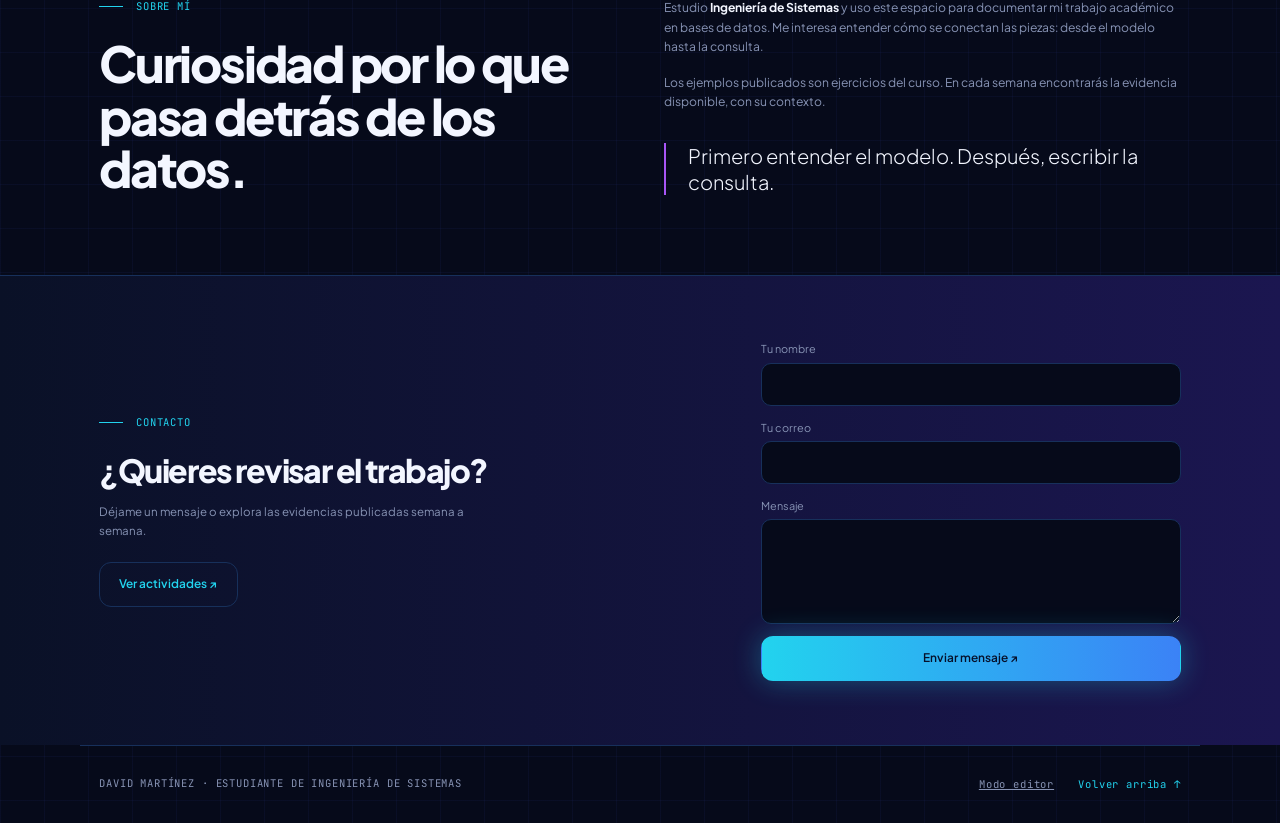
==== commit 77c7ad43: "Add basketball game card and script" ====
--- a/index.html
+++ b/index.html
@@ -147,6 +147,11 @@
         <p>Refuerza conceptos de bases de datos y Azure SQL con preguntas.</p>
         <span class="mini-game-action">JUGAR MEMORIA <span>→</span></span>
       </article>
+      <article class="mini-game-card basketball-card" data-mode="basketball" tabindex="0" role="button" aria-label="Jugar básquetbol">
+        <div class="mini-game-icon">🏀</div><h3>Reto de Básquetbol</h3>
+        <p>Arrastra la pelota hacia atrás, apunta y suéltala para encestar.</p>
+        <span class="mini-game-action">JUGAR BÁSQUET <span>→</span></span>
+      </article>
     </div>
     <div class="mini-game-score"><span>🏆 Puntuación total</span><strong id="totalXP">0 XP</strong><span id="gameHearts" aria-label="Vidas">❤️❤️❤️</span></div>
   </div>
@@ -236,6 +241,7 @@
 <script src="futuro.js"></script>
 <script src="logros.js"></script>
 <script src="retos.js"></script>
-<script src="minijuegos.js?v=20261118-original"></script>
+<script src="minijuegos.js?v=20261119-basketball"></script>
+<script src="basketball.js?v=20261119-1"></script>
 </body>
 </html>
--- a/styles.css
+++ b/styles.css
@@ -263,3 +263,44 @@
 .game-secondary{border:1px solid rgba(34,211,238,.35);background:#0b1931;color:#dff8ff}
 .game-actions button:hover{filter:brightness(1.15);transform:translateY(-1px)}
 @media(max-width:600px){#juego .hud{font-size:.62rem;padding:9px;gap:8px}.game-card{padding:16px}.gwrap{border-radius:12px}}
+
+
+/* Mini-juegos originales: Quiz SQL, Reto de Código y Memoria */
+.mini-games{display:grid;grid-template-columns:repeat(3,minmax(0,1fr));gap:14px}
+.mini-game-card{padding:20px;border:1px solid var(--line);border-radius:16px;background:linear-gradient(145deg,rgba(15,29,57,.9),rgba(8,17,37,.92));cursor:pointer;transition:transform .2s,border-color .2s,box-shadow .2s;outline:none}
+.mini-game-card:hover,.mini-game-card:focus-visible{border-color:var(--cy);transform:translateY(-3px);box-shadow:0 0 24px rgba(34,211,238,.13)}
+.mini-game-icon{font-size:30px;margin-bottom:12px}
+.mini-game-card h3{font-size:1rem;margin:0 0 8px;color:var(--tx)}
+.mini-game-card p{min-height:42px;font-size:.82rem;line-height:1.55;color:var(--mu);margin:0 0 16px}
+.mini-game-action{display:flex;justify-content:space-between;align-items:center;padding:9px 12px;border-radius:10px;background:var(--grad);color:#061326;font:700 .68rem 'JetBrains Mono',monospace;letter-spacing:.06em}
+.mini-game-action span{font-size:1rem}
+.mini-game-score{display:flex;align-items:center;gap:12px;margin-top:14px;padding:13px 16px;border:1px solid var(--line);border-radius:13px;background:var(--panel);font-size:.83rem;color:var(--mu)}
+.mini-game-score strong{color:var(--cy);font-family:'JetBrains Mono',monospace}
+#gameHearts{margin-left:auto;letter-spacing:2px}
+.mini-game-modal{position:fixed;inset:0;z-index:9999;display:none;align-items:center;justify-content:center;padding:18px;background:rgba(2,6,23,.82);backdrop-filter:blur(8px)}
+.mini-game-modal.open{display:flex}
+.mini-game-dialog{width:min(560px,100%);max-height:min(88vh,760px);overflow:auto;border:1px solid var(--cy);border-radius:18px;background:var(--panel);box-shadow:0 25px 80px #0009;color:var(--tx)}
+.mini-game-modal-head{position:sticky;top:0;display:flex;align-items:center;justify-content:space-between;gap:12px;padding:15px 18px;border-bottom:1px solid var(--line);background:var(--panel);z-index:1}
+.mini-game-modal-head h2{font-size:1rem;margin:0}
+.mini-game-modal-head button{width:34px;height:34px;border:1px solid var(--line);border-radius:50%;background:transparent;color:var(--cy);font-size:23px;cursor:pointer}
+.mini-game-modal-body{padding:20px}
+.quiz-q{font-size:1rem;font-weight:700;line-height:1.55;margin-bottom:16px}
+.quiz-opts{display:grid;gap:9px}
+.quiz-opt{padding:12px 14px;border-radius:12px;border:1px solid var(--line);background:#08142c;text-align:left;font-size:.86rem;line-height:1.45;color:#d7e7fb;cursor:pointer;transition:.2s}
+.quiz-opt:hover:not(:disabled){border-color:var(--cy);background:rgba(34,220,255,.08)}
+.quiz-opt.correct{border-color:#22c55e;background:rgba(34,197,94,.15)}
+.quiz-opt.wrong{border-color:#ef4444;background:rgba(239,68,68,.12)}
+.quiz-opt:disabled{cursor:default;opacity:1}
+.quiz-feedback{margin-top:14px;padding:11px 13px;border-radius:10px;font-size:.84rem;line-height:1.5;display:none}
+.quiz-feedback.show{display:block}
+.quiz-feedback.ok{background:rgba(34,197,94,.15);color:#86efac}
+.quiz-feedback.bad{background:rgba(239,68,68,.12);color:#fca5a5}
+.quiz-nav{display:flex;justify-content:space-between;margin-top:16px;align-items:center}
+.quiz-score-display{font-size:.8rem;color:var(--mu)}
+.game-finish{text-align:center;padding:18px 8px}
+.game-finish .trophy{font-size:48px;margin-bottom:12px}
+.game-finish h3{margin:0 0 8px}
+.game-finish p{margin:7px 0;color:var(--mu)}
+.game-finish .xp{color:var(--cy)}
+.game-finish button,.game-menu-btn{margin-top:16px;padding:10px 15px;border:0;border-radius:10px;background:var(--grad);color:#061326;font-weight:800;cursor:pointer}
+@media(max-width:760px){.mini-games{grid-template-columns:1fr}.mini-game-card p{min-height:0}.mini-game-score{font-size:.75rem}.mini-game-modal{padding:10px}.mini-game-modal-body{padding:15px}}
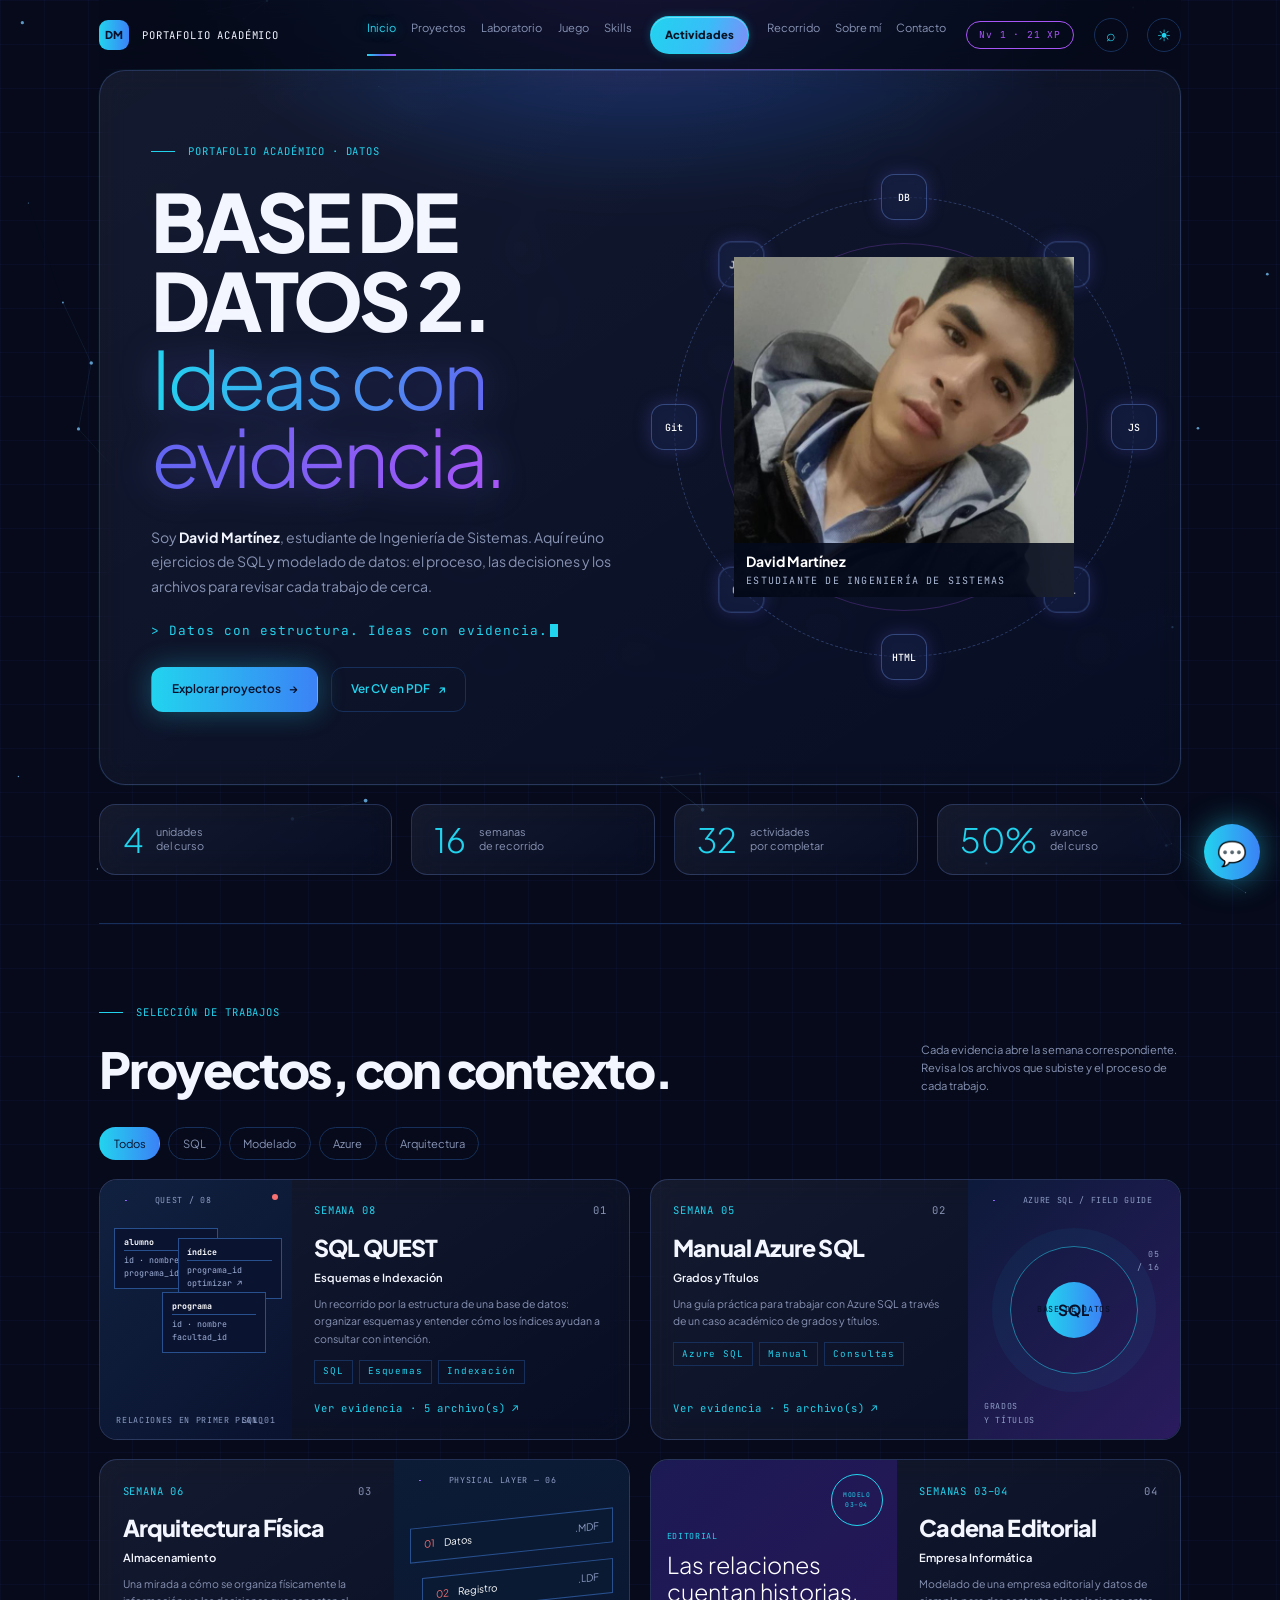
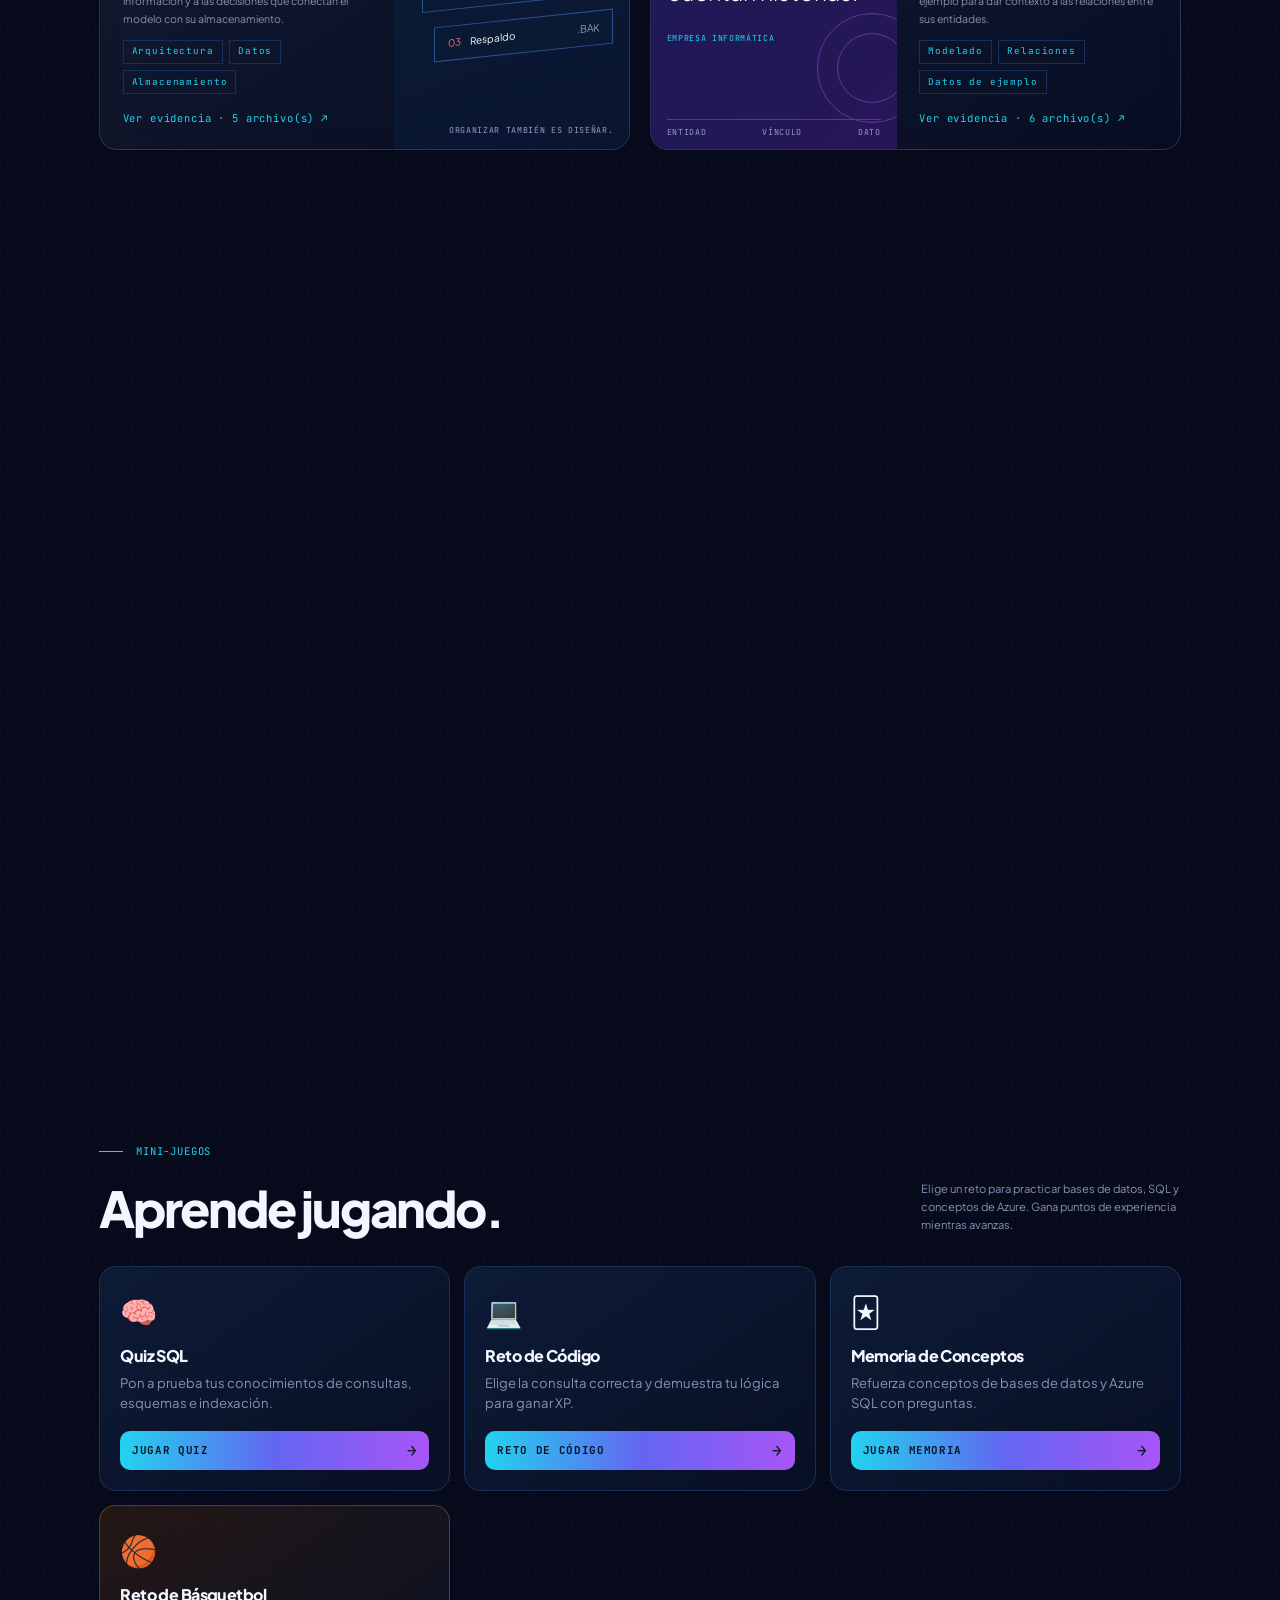
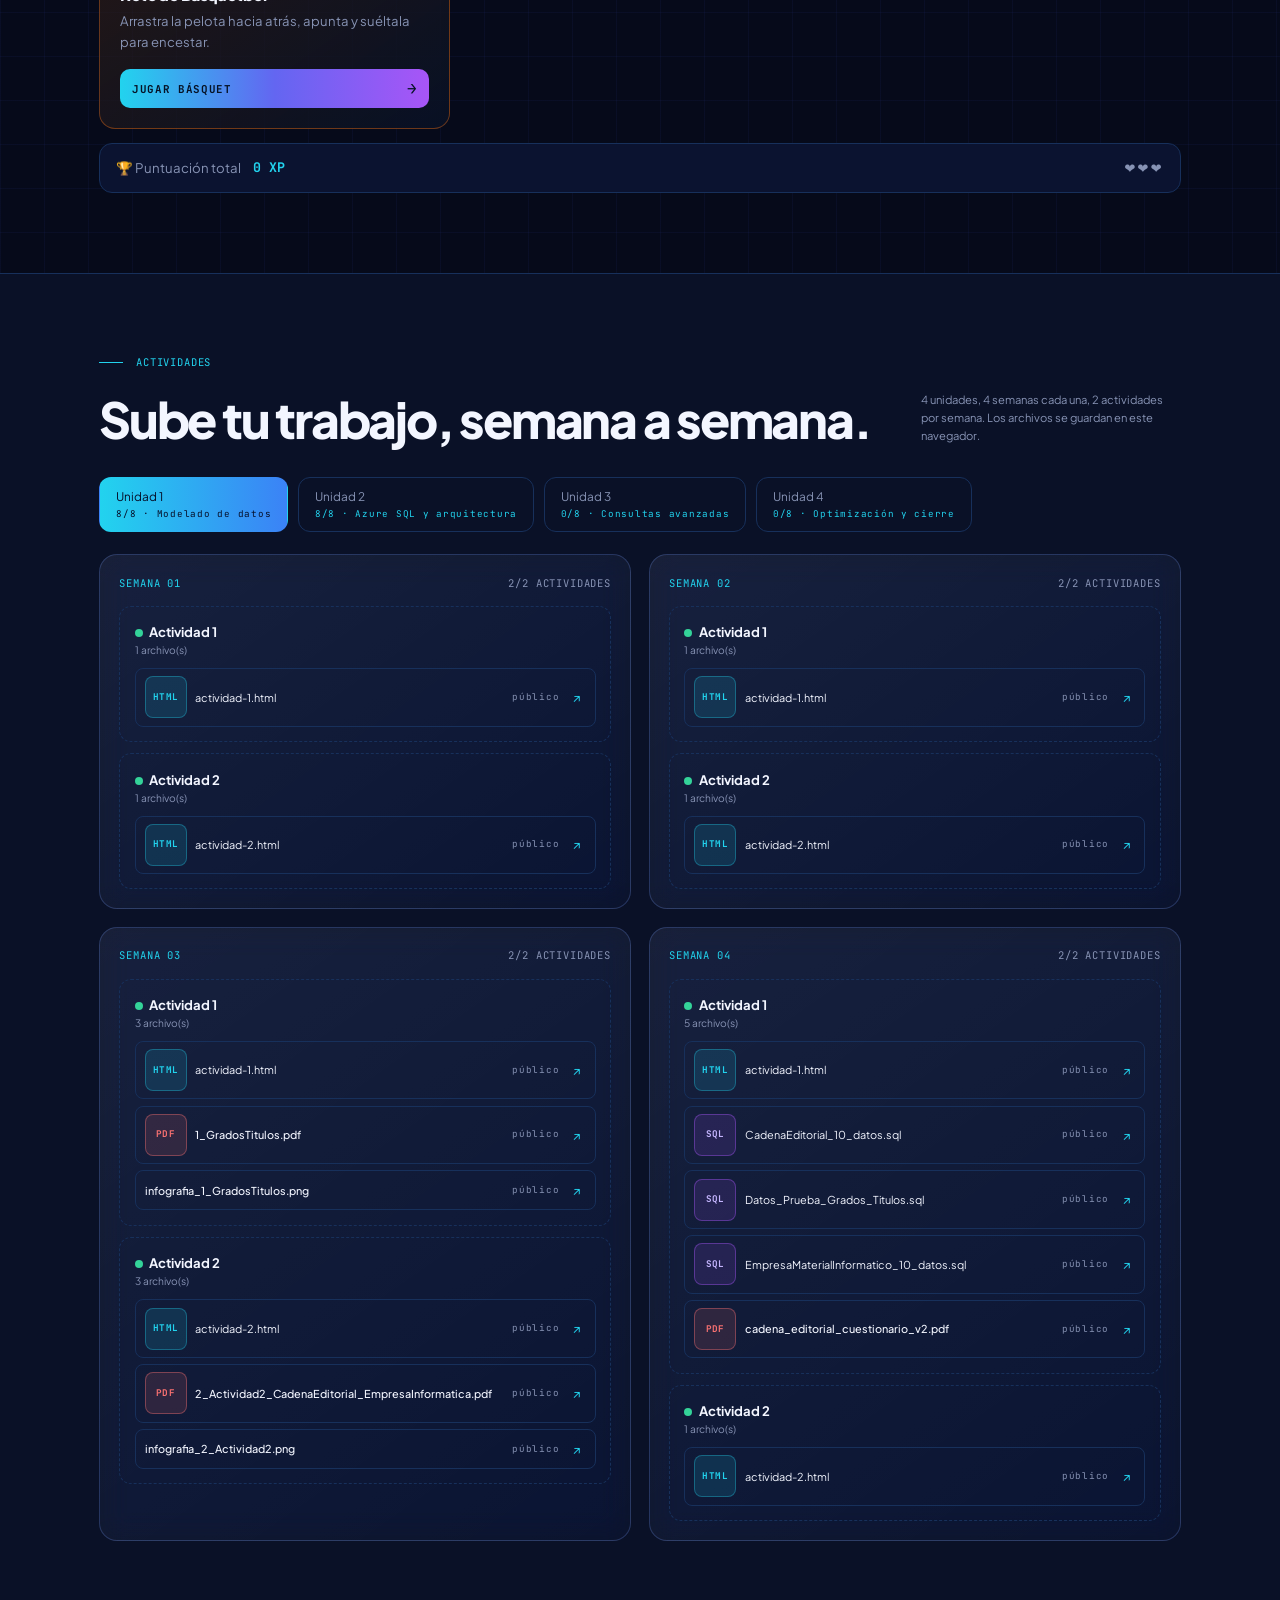
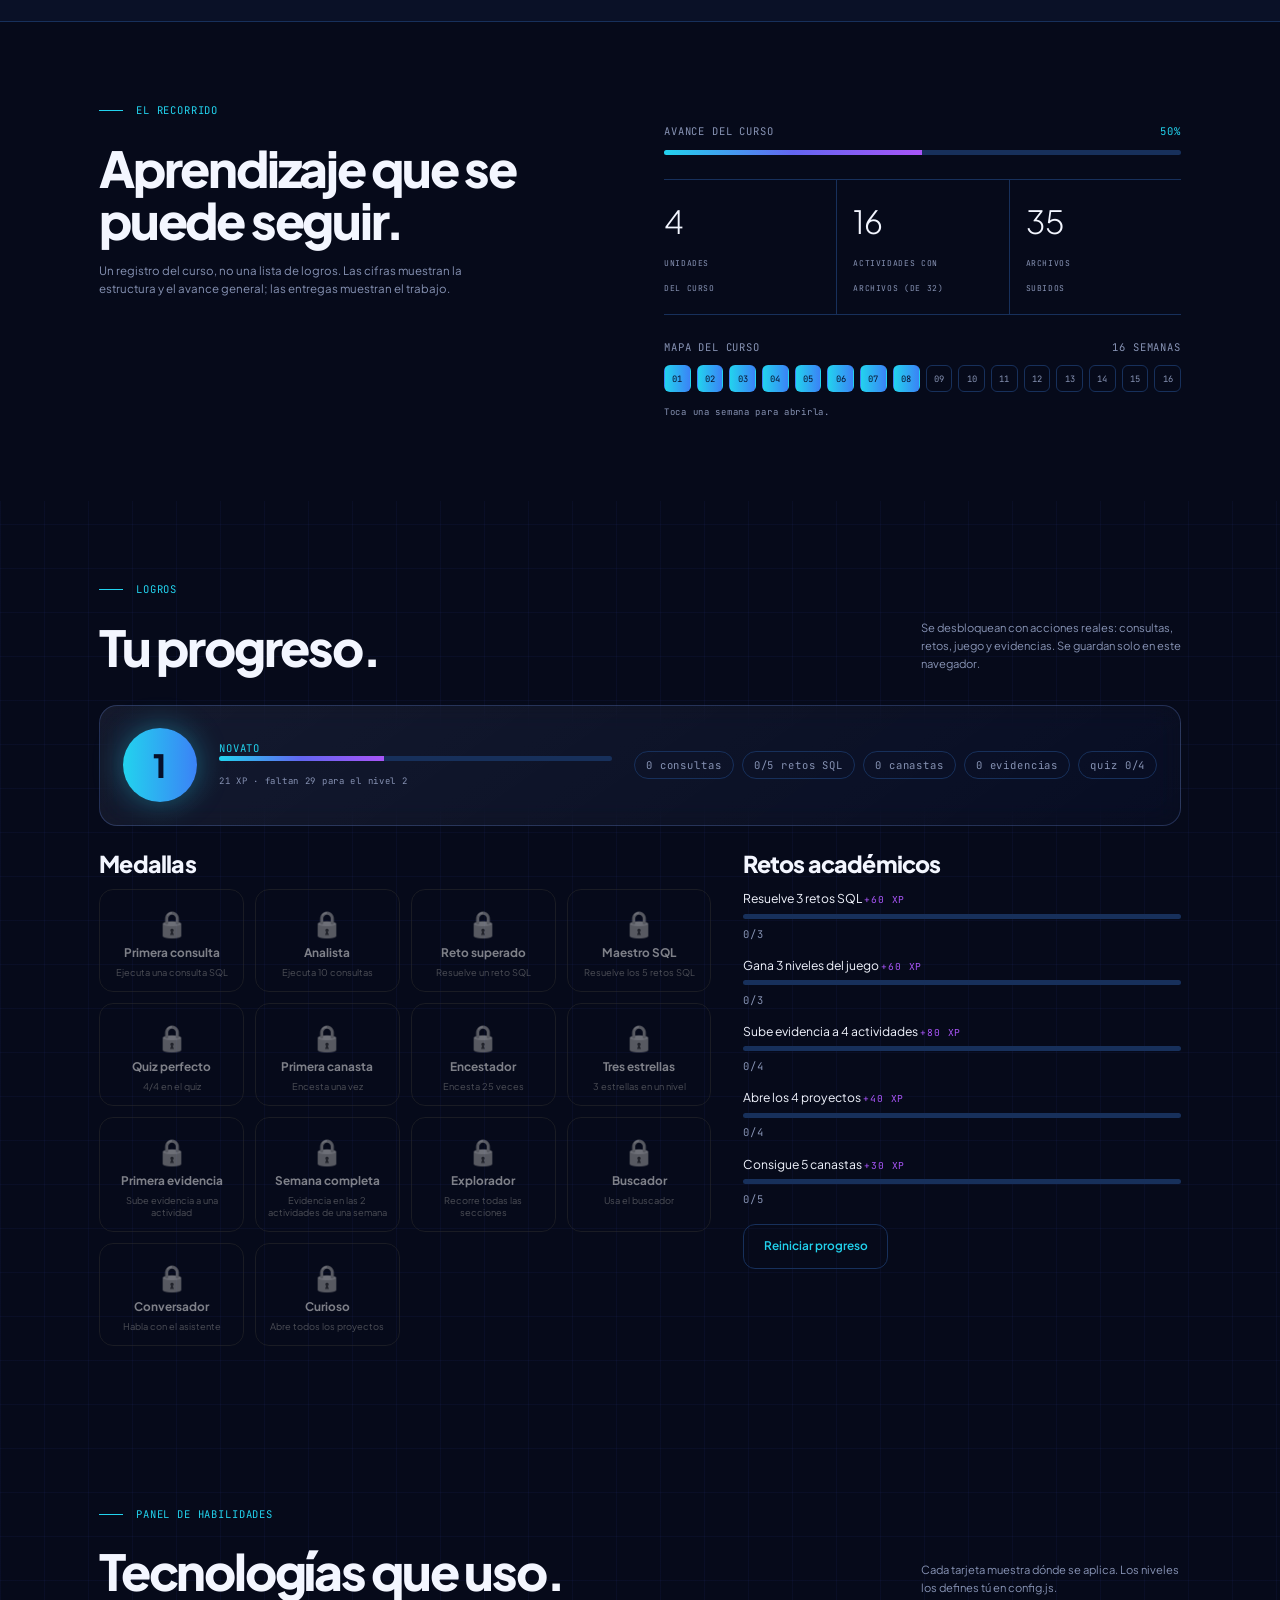
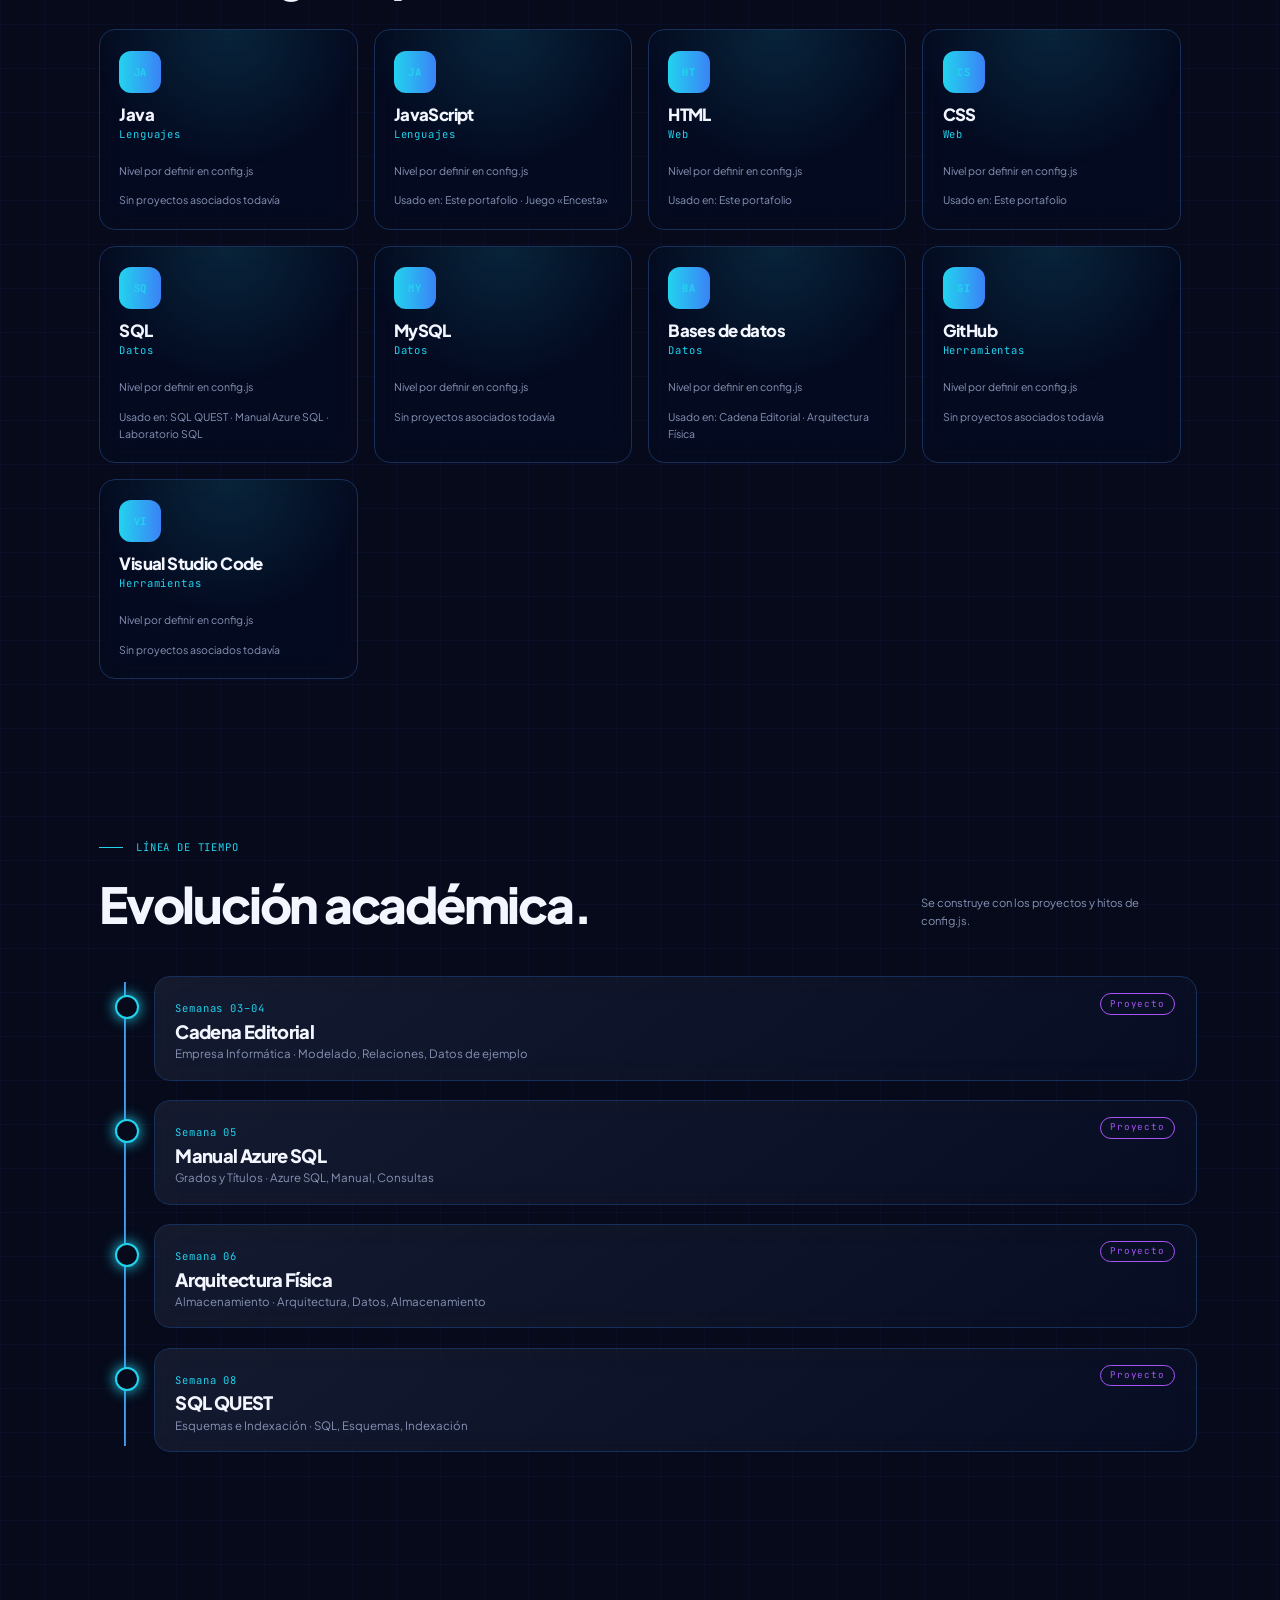
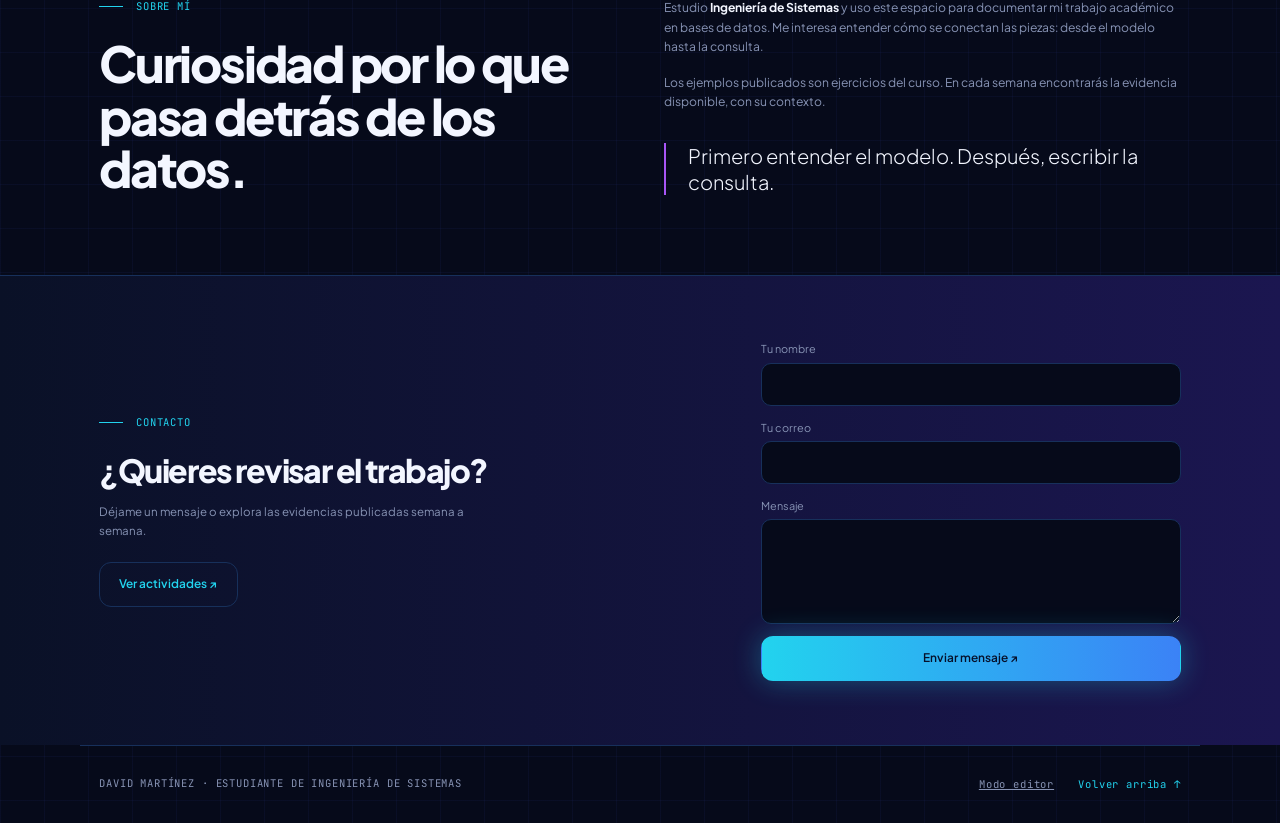
==== commit ffa4a555: "Load working SQL lab engine" ====
--- a/index.html
+++ b/index.html
@@ -240,6 +240,8 @@
 <script src="script.js?v=20261118-2"></script>
 <script src="futuro.js"></script>
 <script src="logros.js"></script>
+<script src="https://cdnjs.cloudflare.com/ajax/libs/sql.js/1.10.3/sql-wasm.js"></script>
+<script src="sql-lab.js?v=20261119-1"></script>
 <script src="retos.js"></script>
 <script src="minijuegos.js?v=20261119-basketball"></script>
 <script src="basketball.js?v=20261119-1"></script>
--- a/styles.css
+++ b/styles.css
@@ -304,3 +304,14 @@
 .game-finish .xp{color:var(--cy)}
 .game-finish button,.game-menu-btn{margin-top:16px;padding:10px 15px;border:0;border-radius:10px;background:var(--grad);color:#061326;font-weight:800;cursor:pointer}
 @media(max-width:760px){.mini-games{grid-template-columns:1fr}.mini-game-card p{min-height:0}.mini-game-score{font-size:.75rem}.mini-game-modal{padding:10px}.mini-game-modal-body{padding:15px}}
+
+/* Reto de básquetbol clásico */
+.basketball-card{border-color:rgba(249,115,22,.38);background:linear-gradient(145deg,rgba(62,35,18,.55),rgba(8,17,37,.95))}
+.basketball-card:hover,.basketball-card:focus-visible{border-color:#fb923c;box-shadow:0 0 25px rgba(251,146,60,.2)}
+.basketball-stage{width:100%;border:1px solid rgba(251,146,60,.35);border-radius:14px;overflow:hidden;background:#101d32}
+#basketballCanvas{display:block;width:100%;height:auto;touch-action:none;cursor:crosshair}
+.basketball-help{display:flex;justify-content:space-between;gap:10px;flex-wrap:wrap;color:var(--mu);font-size:.78rem;margin:10px 0}
+.basketball-actions{display:flex;gap:9px;flex-wrap:wrap;margin-top:12px}
+.basketball-actions button{border:1px solid rgba(251,146,60,.45);border-radius:10px;padding:10px 14px;background:rgba(251,146,60,.14);color:var(--tx);font-weight:700;cursor:pointer}
+.basketball-actions button.primary{background:linear-gradient(110deg,#fb923c,#facc15);color:#251205;border:0}
+@media(max-width:600px){.basketball-help{font-size:.7rem}}
